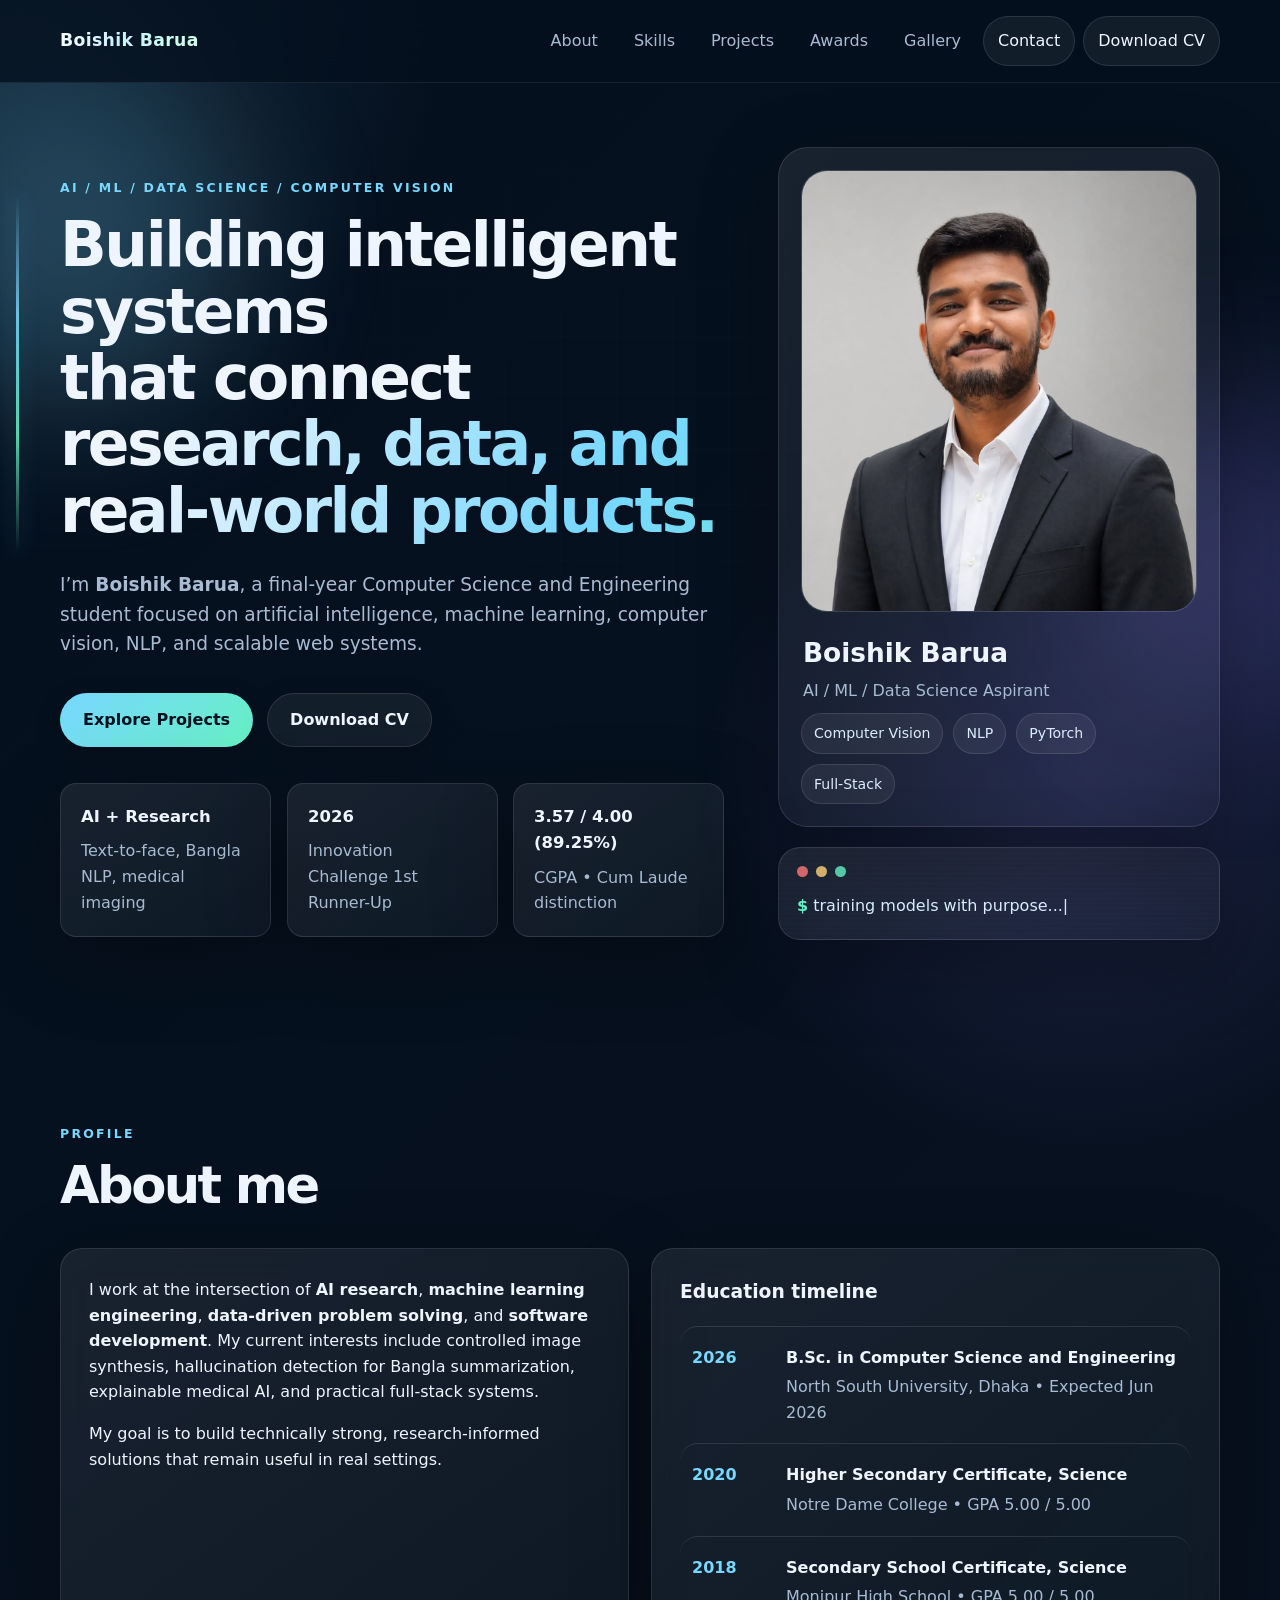
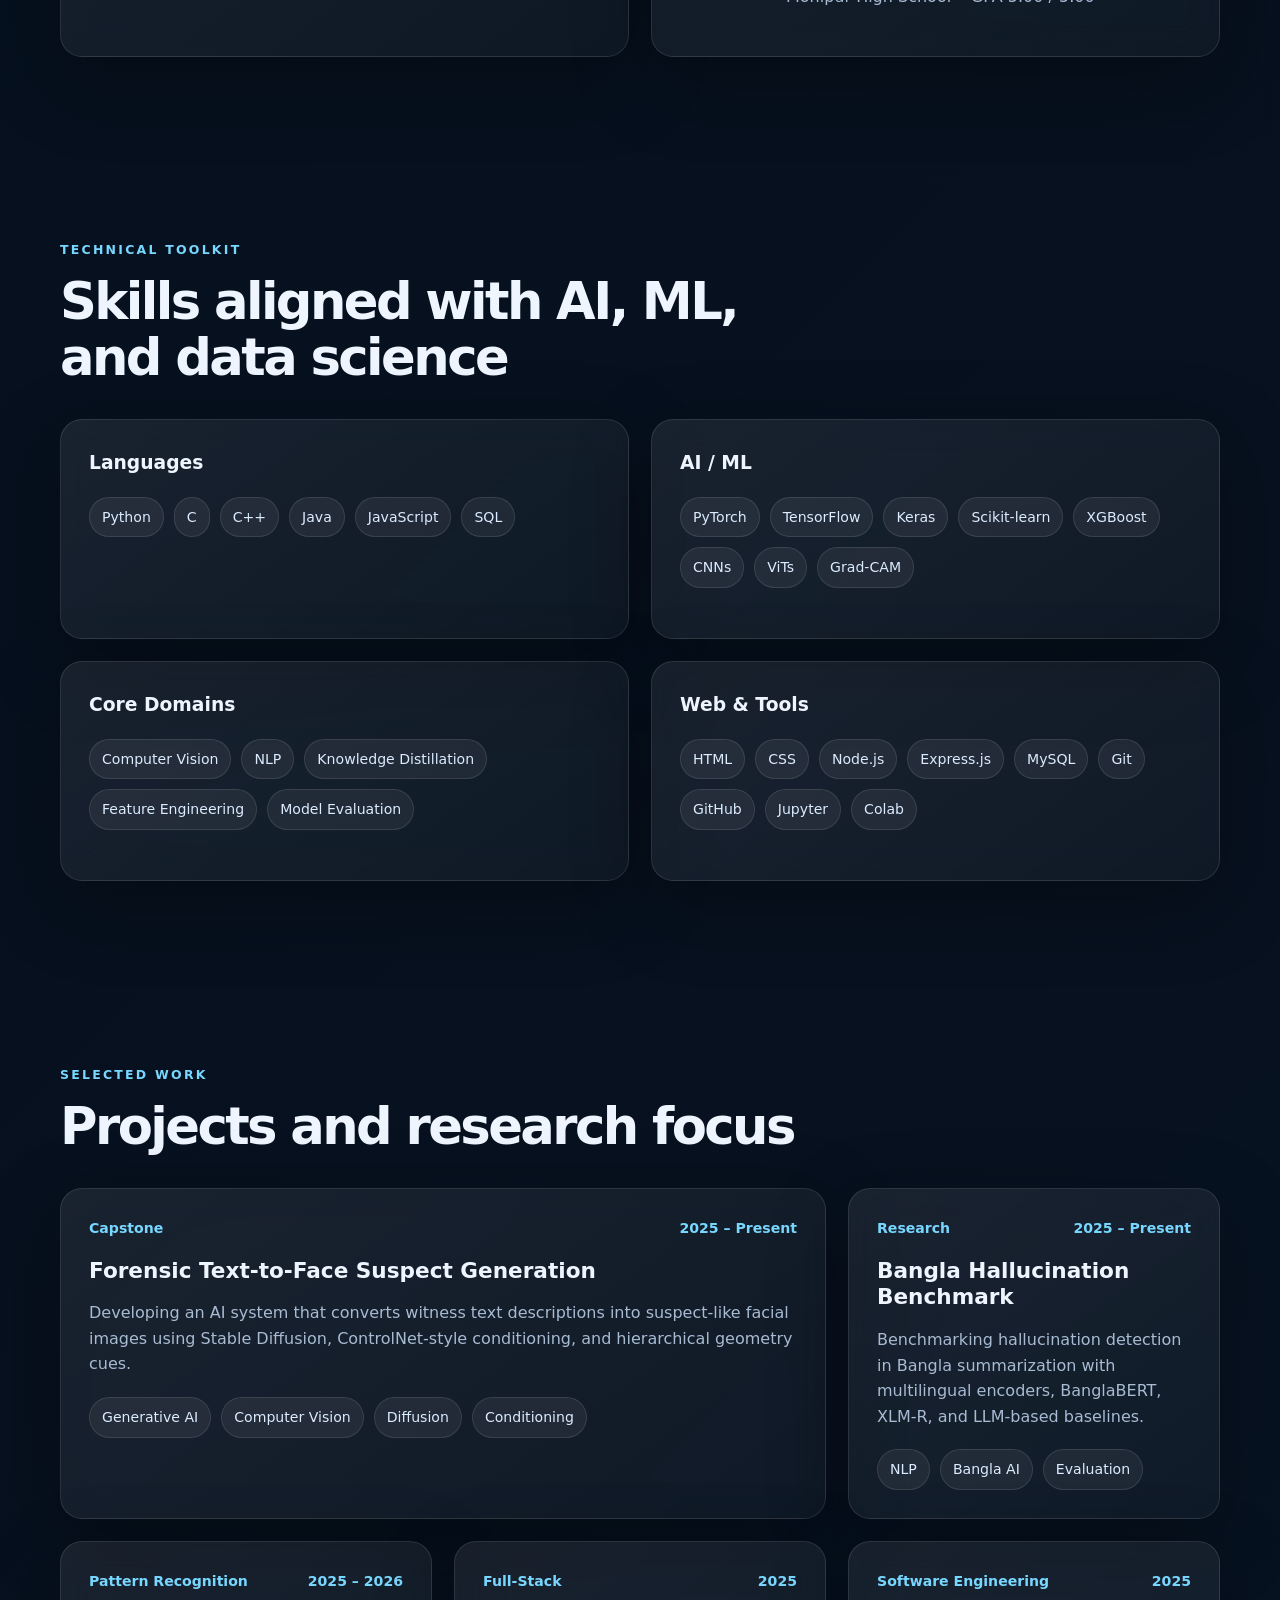
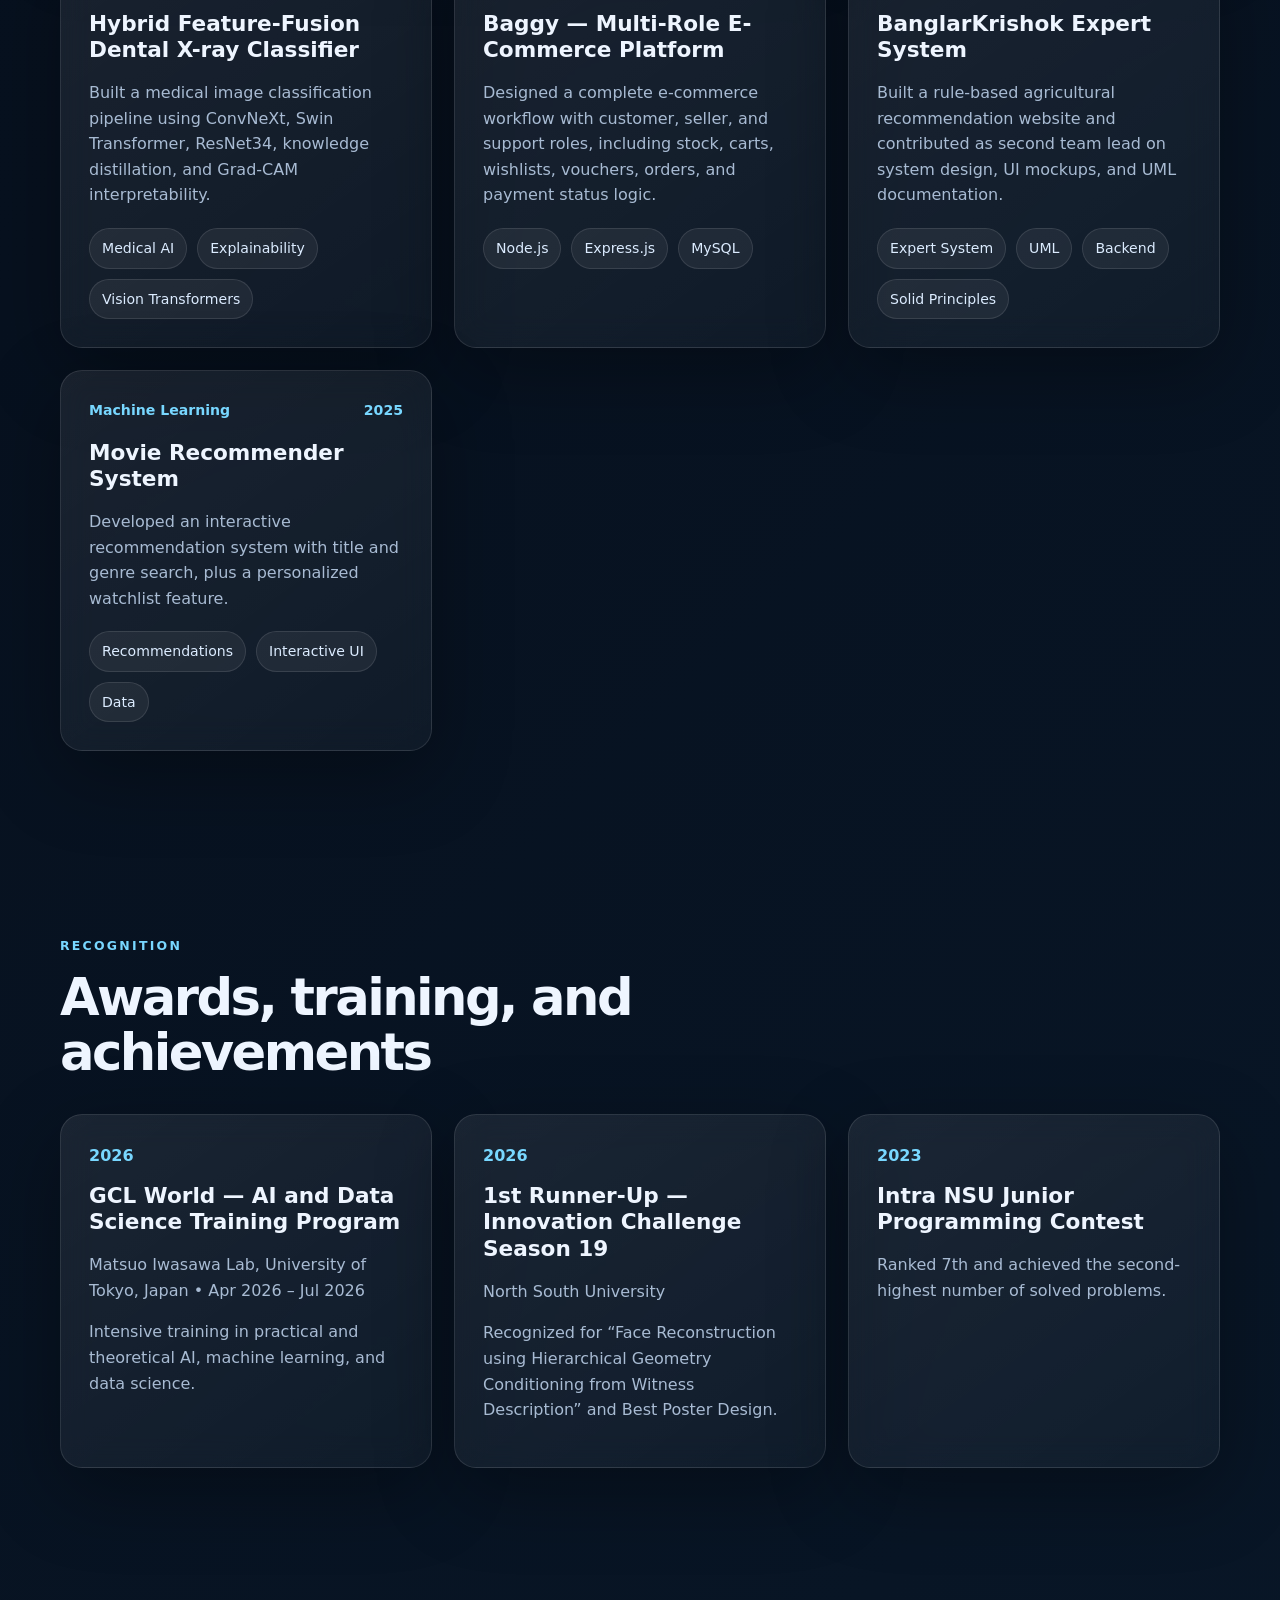
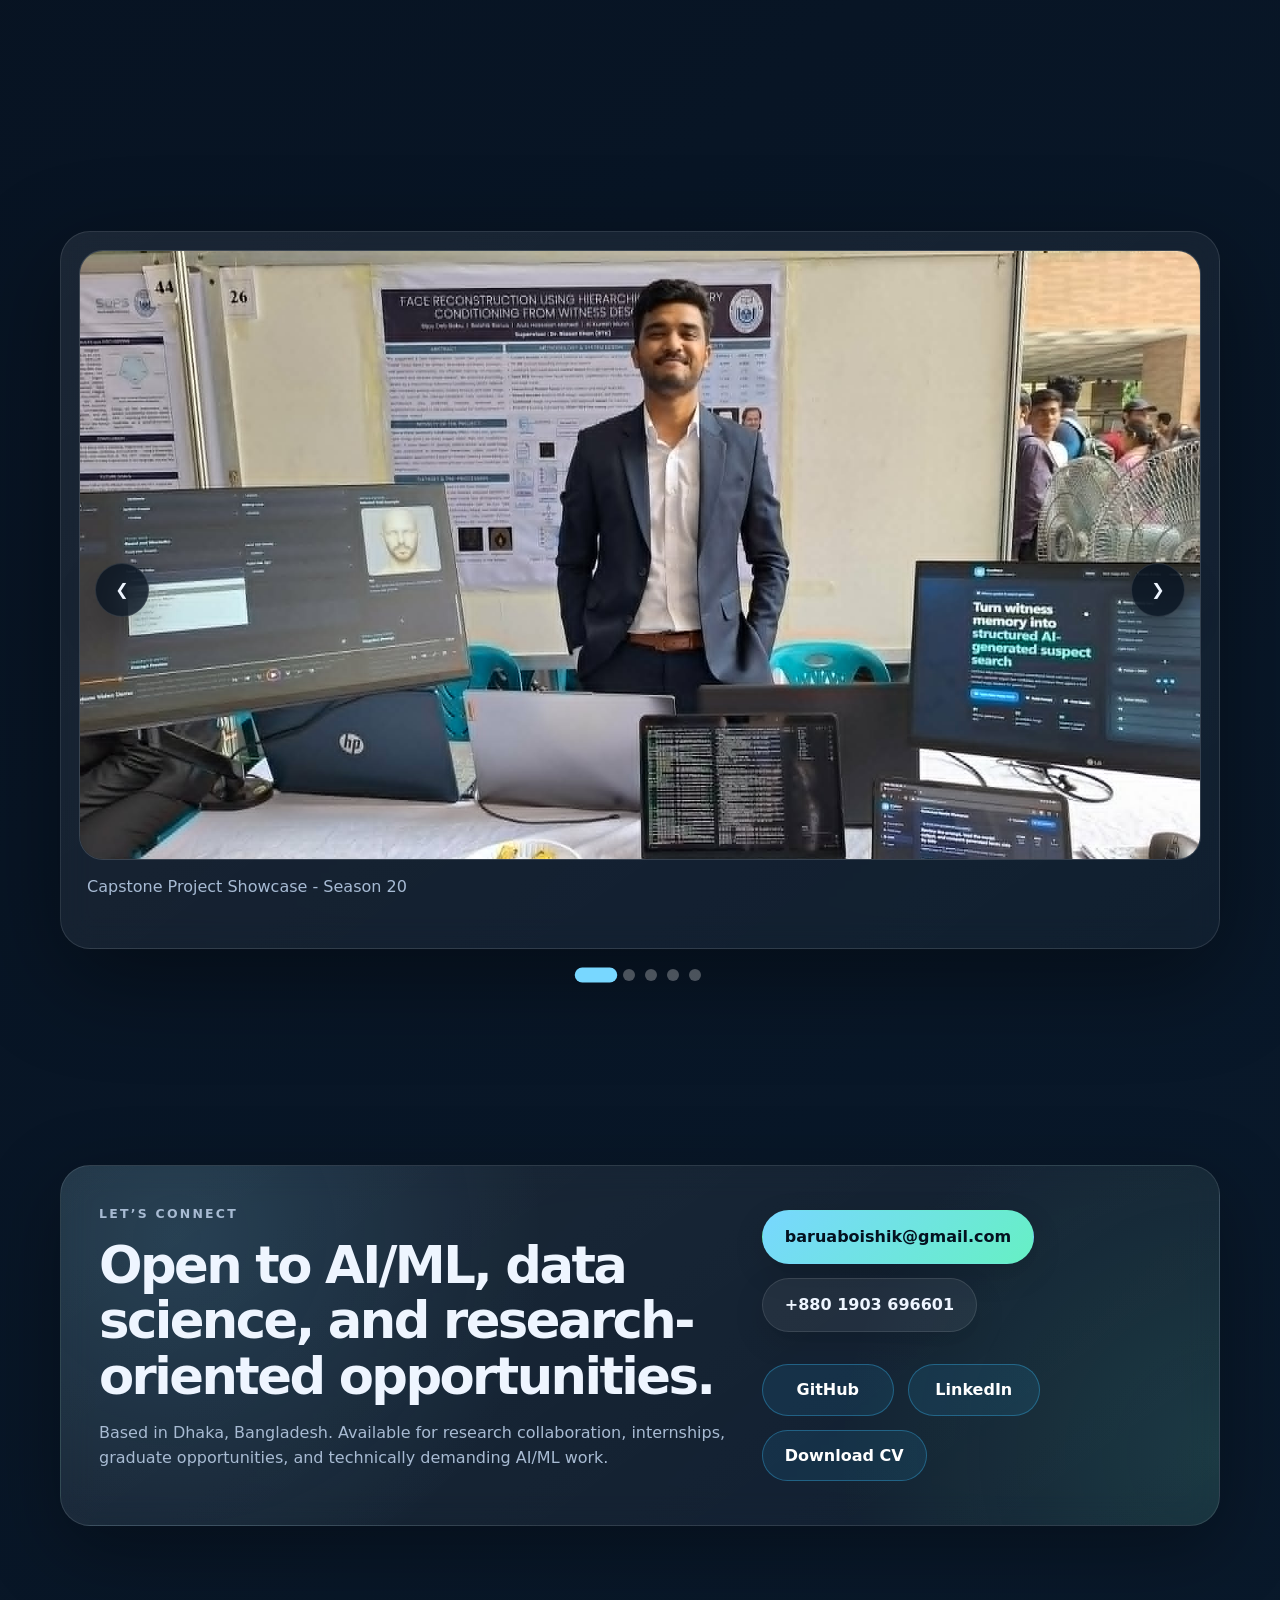
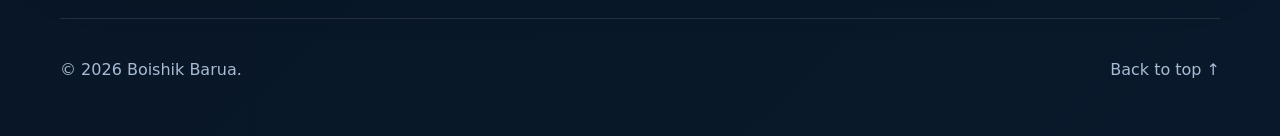
==== index.html @ e277b83c "Update portfolio design and project links" ====
<!DOCTYPE html>
<html lang="en">

<head>
  <meta charset="UTF-8" />
  <meta name="viewport" content="width=device-width, initial-scale=1.0" />
  <meta name="description" content="Boishik Barua — AI, Machine Learning, Data Science and Full-Stack Portfolio." />
  <meta name="author" content="Boishik Barua" />
  <title>Boishik Barua | AI • ML • Data Science Portfolio</title>
  <link rel="stylesheet" href="styles.css" />
</head>

<body>
  <div class="page-glow glow-one"></div>
  <div class="page-glow glow-two"></div>

  <header class="site-header" id="top">
    <nav class="navbar container" aria-label="Primary navigation">
      <a class="brand" href="#top" aria-label="Boishik Barua home">
        <!-- <span class="brand-mark">BB</span> -->
        <span class="brand-text">
          <h3>Boishik Barua</h3>
        </span>
      </a>

      <button class="menu-toggle" id="menuToggle" type="button" aria-expanded="false" aria-controls="navLinks">
        <span></span><span></span><span></span>
        <span class="sr-only">Toggle menu</span>
      </button>

      <div class="nav-links" id="navLinks">
        <a href="#about">About</a>
        <a href="#skills">Skills</a>
        <a href="#projects">Projects</a>
        <a href="#awards">Awards</a>
        <a href="#gallery">Gallery</a>
        <a href="#contact" class="nav-cta">Contact</a>
        <a href="assets/docs/Boishik_Barua_CV.pdf" download class="nav-cta">Download CV</a>
      </div>
    </nav>
  </header>

  <main>
    <section class="hero section container" id="home">
      <div class="hero-copy reveal">
        <p class="eyebrow">AI / ML / Data Science / Computer Vision</p>
        <h1>
          Building intelligent systems that connect
          <span class="gradient-text">research, data, and real-world products.</span>
        </h1>
        <p class="hero-intro">
          I’m <strong>Boishik Barua</strong>, a final-year Computer Science and Engineering student focused on
          artificial intelligence, machine learning, computer vision, NLP, and scalable web systems.
        </p>

        <div class="hero-actions">
          <a class="btn btn-primary" href="#projects">Explore Projects</a>
          <a class="btn btn-secondary" href="assets/docs/Boishik_Barua_CV.pdf" download>Download CV</a>
        </div>

        <div class="hero-metrics" aria-label="Portfolio highlights">
          <article>
            <strong>AI + Research</strong>
            <span>Text-to-face, Bangla NLP, medical imaging</span>
          </article>
          <article>
            <strong>2026</strong>
            <span>Innovation Challenge 1st Runner-Up</span>
          </article>
          <article>
            <strong>3.57 / 4.00 (89.25%)</strong>
            <span>CGPA • Cum Laude distinction</span>
          </article>
        </div>
      </div>

      <div class="hero-panel reveal">
        <div class="profile-card">
          <div class="profile-frame">
            <img src="assets/images/profile-placeholder.jpeg" alt="Profile placeholder for Boishik Barua" />
          </div>
          <div class="profile-info">
            <h2>Boishik Barua</h2>
            <p>AI / ML / Data Science Aspirant</p>
          </div>
          <div class="focus-grid">
            <span>Computer Vision</span>
            <span>NLP</span>
            <span>PyTorch</span>
            <span>Full-Stack</span>
          </div>
        </div>

        <div class="terminal-card" aria-label="Animated career statement">
          <div class="terminal-top"><span></span><span></span><span></span></div>
          <p><span class="terminal-prompt">$</span> <span id="typingText"></span><span class="cursor">|</span></p>
        </div>
      </div>
    </section>

    <section class="section container" id="about">
      <div class="section-heading reveal">
        <p class="eyebrow">Profile</p>
        <h2>About me</h2>
      </div>

      <div class="about-grid">
        <article class="glass-card reveal">
          <p>
            I work at the intersection of <strong>AI research</strong>, <strong>machine learning engineering</strong>,
            <strong>data-driven problem solving</strong>, and <strong>software development</strong>. My current
            interests include
            controlled image synthesis, hallucination detection for Bangla summarization, explainable medical AI,
            and practical full-stack systems.
          </p>
          <p>
            My goal is to build technically strong, research-informed solutions that remain useful in real settings.
          </p>
        </article>

        <article class="glass-card timeline-card reveal">
          <h3>Education timeline</h3>
          <div class="timeline-item">
            <span>2026</span>
            <div>
              <h4>B.Sc. in Computer Science and Engineering</h4>
              <p>North South University, Dhaka • Expected Jun 2026</p>
            </div>
          </div>
          <div class="timeline-item">
            <span>2020</span>
            <div>
              <h4>Higher Secondary Certificate, Science</h4>
              <p>Notre Dame College • GPA 5.00 / 5.00</p>
            </div>
          </div>
          <div class="timeline-item">
            <span>2018</span>
            <div>
              <h4>Secondary School Certificate, Science</h4>
              <p>Monipur High School • GPA 5.00 / 5.00</p>
            </div>
          </div>
        </article>
      </div>
    </section>

    <section class="section container" id="skills">
      <div class="section-heading reveal">
        <p class="eyebrow">Technical toolkit</p>
        <h2>Skills aligned with AI, ML, and data science</h2>
      </div>

      <div class="skill-grid">
        <article class="skill-card reveal">
          <h3>Languages</h3>
          <div class="tag-wrap">
            <span>Python</span><span>C</span><span>C++</span><span>Java</span><span>JavaScript</span><span>SQL</span>
          </div>
        </article>
        <article class="skill-card reveal">
          <h3>AI / ML</h3>
          <div class="tag-wrap">
            <span>PyTorch</span><span>TensorFlow</span><span>Keras</span><span>Scikit-learn</span><span>XGBoost</span><span>CNNs</span><span>ViTs</span><span>Grad-CAM</span>
          </div>
        </article>
        <article class="skill-card reveal">
          <h3>Core Domains</h3>
          <div class="tag-wrap">
            <span>Computer Vision</span><span>NLP</span><span>Knowledge Distillation</span><span>Feature
              Engineering</span><span>Model Evaluation</span>
          </div>
        </article>
        <article class="skill-card reveal">
          <h3>Web & Tools</h3>
          <div class="tag-wrap">
            <span>HTML</span><span>CSS</span><span>Node.js</span><span>Express.js</span><span>MySQL</span><span>Git</span><span>GitHub</span><span>Jupyter</span><span>Colab</span>
          </div>
        </article>
      </div>
    </section>

    <section class="section container" id="projects">
      <div class="section-heading reveal">
        <p class="eyebrow">Selected work</p>
        <h2>Projects and research focus</h2>
      </div>

      <div class="project-grid">
        <article class="project-card reveal featured-project"
          onclick="window.open('https://drive.google.com/file/d/1oCdQU2LHbn4xRLZFp7HQP_gZZ0cfHAVo/view?usp=drive_link', '_blank')"
          style="cursor: pointer;">
          <div class="project-meta"><span>Capstone</span><span>2025 – Present</span></div>
          <h3>Forensic Text-to-Face Suspect Generation</h3>
          <p>
            Developing an AI system that converts witness text descriptions into suspect-like facial images using
            Stable Diffusion, ControlNet-style conditioning, and hierarchical geometry cues.
          </p>
          <div class="tag-wrap"><span>Generative AI</span><span>Computer
              Vision</span><span>Diffusion</span><span>Conditioning</span></div>
        </article>

        <article class="project-card reveal" onclick="window.open('PASTE-HALLUCINATION-LINK-HERE', '_blank')"
          style="cursor: pointer;">
          <div class="project-meta"><span>Research</span><span>2025 – Present</span></div>
          <h3>Bangla Hallucination Benchmark</h3>
          <p>
            Benchmarking hallucination detection in Bangla summarization with multilingual encoders,
            BanglaBERT, XLM-R, and LLM-based baselines.
          </p>
          <div class="tag-wrap"><span>NLP</span><span>Bangla AI</span><span>Evaluation</span></div>
        </article>

        <article class="project-card reveal" onclick="window.open('PASTE-DENTAL-XRAY-LINK-HERE', '_blank')"
          style="cursor: pointer;">
          <div class="project-meta"><span>Pattern Recognition</span><span>2025 – 2026</span></div>
          <h3>Hybrid Feature-Fusion Dental X-ray Classifier</h3>
          <p>
            Built a medical image classification pipeline using ConvNeXt, Swin Transformer, ResNet34,
            knowledge distillation, and Grad-CAM interpretability.
          </p>
          <div class="tag-wrap"><span>Medical AI</span><span>Explainability</span><span>Vision Transformers</span></div>
        </article>

        <article class="project-card reveal" onclick="window.open('PASTE-BAGGY-LINK-HERE', '_blank')"
          style="cursor: pointer;">
          <div class="project-meta"><span>Full-Stack</span><span>2025</span></div>
          <h3>Baggy — Multi-Role E-Commerce Platform</h3>
          <p>
            Designed a complete e-commerce workflow with customer, seller, and support roles, including stock,
            carts, wishlists, vouchers, orders, and payment status logic.
          </p>
          <div class="tag-wrap"><span>Node.js</span><span>Express.js</span><span>MySQL</span></div>
        </article>

        <article class="project-card reveal"
          onclick="window.open('https://drive.google.com/file/d/10CcM0jQiQCLXurxE34aKCkslizbjFD1e/view?usp=drive_link', '_blank')"
          style="cursor: pointer;">
          <div class="project-meta"><span>Software Engineering</span><span>2025</span></div>
          <h3>BanglarKrishok Expert System</h3>
          <p>
            Built a rule-based agricultural recommendation website and contributed as second team lead on system
            design, UI mockups, and UML documentation.
          </p>
          <div class="tag-wrap"><span>Expert System</span><span>UML</span><span>Backend</span><span>Solid
              Principles</span>
          </div>
        </article>

        <article class="project-card reveal"
          onclick="window.open('https://movie-recommender-system-boishik.streamlit.app/', '_blank')"
          style="cursor: pointer;">
          <div class="project-meta"><span>Machine Learning</span><span>2025</span></div>
          <h3>Movie Recommender System</h3>
          <p>
            Developed an interactive recommendation system with title and genre search, plus a personalized watchlist
            feature.
          </p>
          <div class="tag-wrap"><span>Recommendations</span><span>Interactive UI</span><span>Data</span></div>
        </article>
      </div>
    </section>


    <section class="section container" id="awards">
      <div class="section-heading reveal">
        <p class="eyebrow">Recognition</p>
        <h2>Awards, training, and achievements</h2>
      </div>

      <div class="award-grid">
        <article class="award-card reveal">
          <span class="award-year">2026</span>
          <h3>GCL World — AI and Data Science Training Program</h3>
          <p>Matsuo Iwasawa Lab, University of Tokyo, Japan • Apr 2026 – Jul 2026</p>
          <p>Intensive training in practical and theoretical AI, machine learning, and data science.</p>
        </article>
        <article class="award-card reveal">
          <span class="award-year">2026</span>
          <h3>1st Runner-Up — Innovation Challenge Season 19</h3>
          <p>North South University</p>
          <p>Recognized for “Face Reconstruction using Hierarchical Geometry Conditioning from Witness Description” and
            Best Poster Design.</p>
        </article>
        <article class="award-card reveal">
          <span class="award-year">2023</span>
          <h3>Intra NSU Junior Programming Contest</h3>
          <p>Ranked 7th and achieved the second-highest number of solved problems.</p>
        </article>
      </div>
    </section>

    <section class="section container" id="gallery">
      <div class="section-heading reveal">
        <p class="eyebrow">Achievement gallery</p>
        <h2>University awards and milestones</h2>
      </div>

      <div class="gallery-shell reveal" aria-label="Achievement photo slideshow">
        <button class="gallery-btn prev" id="prevSlide" type="button" aria-label="Previous slide">&#10094;</button>
        <div class="gallery-track" id="galleryTrack">
          <figure class="gallery-slide active">
            <img src="assets/images/award_01.jpeg" alt="Placeholder for award ceremony achievement photo" />
            <figcaption>Capstone Project Showcase - Season 20</figcaption>
          </figure>
          <figure class="gallery-slide">
            <img src="assets/images/award_02.jpeg" alt="Placeholder for poster presentation achievement photo" />
            <figcaption>Innovation Challange Judgement - Season 19</figcaption>
          </figure>
          <figure class="gallery-slide">
            <img src="assets/images/award_022.jpeg" alt="Placeholder for team achievement photo" />
            <figcaption>Wining Moment IC Season 19</figcaption>
          </figure>
          <figure class="gallery-slide">
            <img src="assets/images/award_03.jpeg" alt="Placeholder for team achievement photo" />
            <figcaption>Team FaceTrace : Face Reconstruction</figcaption>
          </figure>
          <figure class="gallery-slide">
            <img src="assets/images/award_04.jpeg" alt="Placeholder for team achievement photo" />
            <figcaption>Award Ceremony with the Vice-chancellor of NSU</figcaption>

          </figure>
        </div>
        <button class="gallery-btn next" id="nextSlide" type="button" aria-label="Next slide">&#10095;</button>
      </div>
      <div class="gallery-dots reveal" id="galleryDots" aria-label="Slide navigation"></div>
    </section>

    <section class="section container" id="contact">
      <div class="contact-card reveal">
        <div>
          <p class="eyebrow">Let’s connect</p>
          <h2>Open to AI/ML, data science, and research-oriented opportunities.</h2>
          <p>
            Based in Dhaka, Bangladesh. Available for research collaboration, internships, graduate opportunities,
            and technically demanding AI/ML work.
          </p>
        </div>
        <div class="contact-actions">
          <a class="btn btn-primary" href="mailto:baruaboishik@gmail.com">baruaboishik@gmail.com</a>
          <a class="btn btn-secondary" href="tel:+8801903696601">+880 1903 696601</a>
          <div class="contact-links">
            <a href="https://github.com/boishik" target="_blank" class="contact-pill">GitHub</a>
            <a href="https://www.linkedin.com/in/boishik-barua/" target="_blank" class="contact-pill">LinkedIn</a>
            <a href="assets/docs/Boishik_Barua_CV.pdf" download class="contact-pill">Download CV</a>
          </div>
        </div>
      </div>
    </section>
  </main>

  <footer class="site-footer">
    <div class="container footer-inner">
      <p>© <span id="currentYear"></span> Boishik Barua.</p>
      <a href="#top">Back to top ↑</a>
    </div>
  </footer>

  <script src="script.js"></script>
</body>

</html>
---- styles.css ----
:root {
  --bg: #07111f;
  --bg-soft: #0d1b2f;
  --panel: rgba(14, 27, 48, 0.82);
  --panel-strong: rgba(17, 34, 58, 0.96);
  --text: #eef5ff;
  --muted: #a8bbd3;
  --line: rgba(255, 255, 255, 0.11);
  --accent: #78d7ff;
  --accent-2: #8a7dff;
  --accent-3: #66f0c4;
  --shadow: 0 24px 80px rgba(0, 0, 0, 0.32);
  --radius-lg: 30px;
  --radius-md: 22px;
  --radius-sm: 16px;
}

* {
  box-sizing: border-box;
}

html {
  scroll-behavior: smooth;
}

body {
  margin: 0;
  min-height: 100vh;
  font-family: Inter, ui-sans-serif, system-ui, -apple-system, BlinkMacSystemFont, "Segoe UI", sans-serif;
  color: var(--text);
  background:
    radial-gradient(circle at top left, rgba(120, 215, 255, 0.14), transparent 28rem),
    radial-gradient(circle at 85% 12%, rgba(138, 125, 255, 0.18), transparent 24rem),
    linear-gradient(135deg, #05101e 0%, #07111f 45%, #09192b 100%);
  line-height: 1.6;
  overflow-x: hidden;
}

img {
  max-width: 100%;
  display: block;
}

a {
  color: inherit;
  text-decoration: none;
}

button,
a,
input,
textarea {
  font: inherit;
}

.container {
  width: min(1160px, calc(100% - 40px));
  margin: 0 auto;
}

.section {
  padding: 92px 0;
  position: relative;
}

.sr-only {
  position: absolute;
  width: 1px;
  height: 1px;
  padding: 0;
  margin: -1px;
  overflow: hidden;
  clip: rect(0, 0, 0, 0);
  white-space: nowrap;
  border: 0;
}

.page-glow {
  position: fixed;
  width: 340px;
  height: 340px;
  border-radius: 50%;
  filter: blur(80px);
  opacity: 0.22;
  pointer-events: none;
  z-index: -1;
  animation: drift 14s ease-in-out infinite alternate;
}

.glow-one {
  top: 8%;
  left: -100px;
  background: var(--accent);
}

.glow-two {
  right: -120px;
  top: 42%;
  background: var(--accent-2);
  animation-delay: -5s;
}

.site-header {
  position: sticky;
  top: 0;
  z-index: 50;
  backdrop-filter: blur(18px);
  background: rgba(5, 16, 30, 0.78);
  border-bottom: 1px solid rgba(255, 255, 255, 0.08);
}

.navbar {
  min-height: 82px;
  display: flex;
  align-items: center;
  justify-content: space-between;
  gap: 24px;
}

.nav-cta:hover {
  box-shadow:
    0 0 10px rgba(56, 189, 248, 0.65),
    0 0 22px rgba(56, 189, 248, 0.45),
    0 0 38px rgba(56, 189, 248, 0.25);
  transform: translateY(-2px);
}

.nav-links a {
  position: relative;
  padding: 10px 16px;
  border-radius: 999px;
  transition:
    color 0.3s ease,
    background 0.3s ease,
    box-shadow 0.3s ease,
    transform 0.3s ease;
}

.nav-links a:hover {
  color: #ffffff;
  background: rgba(56, 189, 248, 0.12);
  box-shadow:
    0 0 10px rgba(56, 189, 248, 0.55),
    0 0 24px rgba(56, 189, 248, 0.35),
    inset 0 0 12px rgba(56, 189, 248, 0.18);
  transform: translateY(-2px);
}

.nav-links a {
  position: relative;
}

.nav-links a.active {
  color: #ffffff;
}

.nav-links a.active::after {
  content: "";
  position: absolute;
  left: 16px;
  right: 16px;
  bottom: 4px;
  height: 2px;
  border-radius: 999px;
  background: #38bdf8;
  box-shadow:
    0 0 8px rgba(56, 189, 248, 0.95),
    0 0 18px rgba(56, 189, 248, 0.7);
  animation: activeGlow 1.8s ease-in-out infinite;
}

@keyframes activeGlow {

  0%,
  100% {
    opacity: 0.75;
    box-shadow:
      0 0 8px rgba(56, 189, 248, 0.8),
      0 0 16px rgba(56, 189, 248, 0.55);
  }

  50% {
    opacity: 1;
    box-shadow:
      0 0 12px rgba(56, 189, 248, 1),
      0 0 24px rgba(56, 189, 248, 0.85);
  }
}

.brand,
.nav-links,
.hero-actions,
.mini-links,
.footer-inner {
  display: flex;
  align-items: center;
}

.brand {
  gap: 14px;
  font-weight: 700;
  letter-spacing: 0.01em;
}

.brand-mark {
  width: 46px;
  height: 46px;
  display: grid;
  place-items: center;
  border-radius: 16px;
  background: linear-gradient(135deg, rgba(120, 215, 255, 0.22), rgba(138, 125, 255, 0.36));
  border: 1px solid var(--line);
  box-shadow: inset 0 1px 0 rgba(255, 255, 255, 0.14);
}

.brand-text {
  font-size: 1rem;
}

.nav-links {
  gap: 8px;
}

.nav-links a,
.mini-links a,
.footer-inner a {
  color: var(--muted);
  transition: 180ms ease;
}

.nav-links a {
  padding: 11px 14px;
  border-radius: 999px;
}

.nav-links a:hover,
.nav-links a:focus-visible,
.mini-links a:hover,
.footer-inner a:hover {
  color: var(--text);
}

.nav-links .nav-cta {
  color: var(--text);
  border: 1px solid var(--line);
  background: rgba(255, 255, 255, 0.06);
}

.menu-toggle {
  display: none;
  width: 48px;
  height: 48px;
  border: 1px solid var(--line);
  background: rgba(255, 255, 255, 0.06);
  border-radius: 15px;
  padding: 12px;
  cursor: pointer;
}

.menu-toggle span:not(.sr-only) {
  display: block;
  height: 2px;
  margin: 5px 0;
  background: var(--text);
  border-radius: 999px;
}

.hero {
  min-height: calc(100vh - 82px);
  display: grid;
  grid-template-columns: minmax(0, 1.08fr) minmax(340px, 0.72fr);
  align-items: center;
  gap: 54px;
}

.eyebrow {
  margin: 0 0 14px;
  color: var(--accent);
  text-transform: uppercase;
  letter-spacing: 0.18em;
  font-size: 0.78rem;
  font-weight: 800;
}

.hero h1,
.section-heading h2,
.contact-card h2 {
  margin: 0;
  line-height: 1.08;
}

/* .hero h1 {
  font-size: clamp(2.8rem, 6.2vw, 6rem);
  letter-spacing: -0.06em;
  max-width: 920px;
} */
.hero h1 {
  font-size: clamp(2.5rem, 4.8vw, 4rem);
  line-height: 1.08;
  letter-spacing: -0.04em;
  max-width: 700px;
}

.hero-panel {
  display: grid;
  gap: 20px;
  margin-top: -28px;
}

@media (max-width: 1080px) {
  .hero-panel {
    margin-top: 0;
  }
}

.gradient-text {
  display: block;
  background: linear-gradient(120deg, #eef5ff 8%, var(--accent) 44%, var(--accent-3) 88%);
  -webkit-background-clip: text;
  color: transparent;
}

.hero-intro {
  max-width: 760px;
  margin: 26px 0 34px;
  color: var(--muted);
  font-size: clamp(1rem, 2vw, 1.16rem);
}

.hero-actions {
  flex-wrap: wrap;
  gap: 14px;
  margin-bottom: 36px;
}

.btn {
  min-height: 54px;
  display: inline-flex;
  align-items: center;
  justify-content: center;
  padding: 0 22px;
  border-radius: 999px;
  border: 1px solid var(--line);
  font-weight: 800;
  transition: transform 180ms ease, border-color 180ms ease, background 180ms ease;
}

.btn:hover,
.btn:focus-visible {
  transform: translateY(-2px);
}

.btn-primary {
  color: #04111f;
  background: linear-gradient(135deg, var(--accent), var(--accent-3));
  border-color: transparent;
}

.btn-secondary {
  background: rgba(255, 255, 255, 0.06);
}

.hero-metrics {
  display: grid;
  grid-template-columns: repeat(3, 1fr);
  gap: 16px;
}

.hero-metrics article,
.glass-card,
.skill-card,
.project-card,
.award-card,
.profile-card,
.terminal-card,
.gallery-shell,
.contact-card {
  border: 1px solid var(--line);
  background: linear-gradient(145deg, rgba(255, 255, 255, 0.08), rgba(255, 255, 255, 0.035));
  box-shadow: var(--shadow);
  backdrop-filter: blur(16px);
}

.hero-metrics article {
  min-height: 122px;
  border-radius: var(--radius-sm);
  padding: 20px;
}

.hero-metrics strong,
.hero-metrics span {
  display: block;
}

.hero-metrics strong {
  font-size: 1.03rem;
  margin-bottom: 8px;
}

.hero-metrics span,
.project-card p,
.award-card p,
.timeline-item p,
.contact-card p,
.gallery-slide figcaption {
  color: var(--muted);
}

.hero-panel {
  display: grid;
  gap: 20px;
}

.profile-card {
  padding: 22px;
  border-radius: var(--radius-lg);
  overflow: hidden;
}

.profile-frame {
  border-radius: 26px;
  overflow: hidden;
  border: 1px solid var(--line);
  background: rgba(255, 255, 255, 0.05);
}

.profile-info {
  padding: 20px 2px 10px;
}

.profile-info h2 {
  margin: 0 0 4px;
  font-size: 1.65rem;
}

.profile-info p {
  margin: 0;
  color: var(--muted);
}

.focus-grid,
.tag-wrap {
  display: flex;
  flex-wrap: wrap;
  gap: 10px;
}

.focus-grid span,
.tag-wrap span {
  padding: 8px 12px;
  border: 1px solid var(--line);
  border-radius: 999px;
  background: rgba(255, 255, 255, 0.06);
  color: #dcecff;
  font-size: 0.88rem;
}

.terminal-card {
  border-radius: var(--radius-md);
  padding: 18px;
}

.terminal-top {
  display: flex;
  gap: 8px;
  margin-bottom: 16px;
}

.terminal-top span {
  width: 11px;
  height: 11px;
  border-radius: 50%;
  background: rgba(255, 255, 255, 0.34);
}

.terminal-card p {
  margin: 0;
  color: #d9ebff;
  min-height: 28px;
}

.terminal-prompt {
  color: var(--accent-3);
  font-weight: 900;
}

.cursor {
  animation: blink 0.8s infinite;
}

.section-heading {
  max-width: 780px;
  margin-bottom: 34px;
}

.section-heading h2,
.contact-card h2 {
  font-size: clamp(2rem, 4vw, 3.7rem);
  letter-spacing: -0.05em;
}

.about-grid,
.award-grid {
  display: grid;
  grid-template-columns: 1fr 1fr;
  gap: 22px;
}

.glass-card,
.skill-card,
.project-card,
.award-card {
  border-radius: var(--radius-md);
  padding: 28px;
}

.glass-card p:first-child {
  margin-top: 0;
}

.glass-card p:last-child {
  margin-bottom: 0;
}

.timeline-card h3,
.skill-card h3,
.project-card h3,
.award-card h3 {
  margin-top: 0;
}

.timeline-item {
  display: grid;
  grid-template-columns: 76px minmax(0, 1fr);
  gap: 18px;
  padding: 18px 0;
  border-top: 1px solid var(--line);
}

.timeline-item span,
.award-year {
  color: var(--accent);
  font-weight: 900;
}

.timeline-item h4 {
  margin: 0 0 4px;
  font-size: 1rem;
}

.timeline-item p {
  margin: 0;
}

.skill-grid {
  display: grid;
  grid-template-columns: repeat(2, 1fr);
  gap: 22px;
}

.skill-card {
  min-height: 220px;
}

.project-grid {
  display: grid;
  grid-template-columns: repeat(3, 1fr);
  gap: 22px;
}

.featured-project {
  grid-column: span 2;
}

.project-card {
  position: relative;
  min-height: 312px;
}

.project-meta {
  display: flex;
  justify-content: space-between;
  gap: 12px;
  flex-wrap: wrap;
  color: var(--accent);
  font-weight: 800;
  font-size: 0.88rem;
  margin-bottom: 18px;
}

.project-card h3,
.award-card h3 {
  font-size: 1.35rem;
  line-height: 1.24;
  margin-bottom: 12px;
}

.project-card p {
  margin-bottom: 20px;
}

.award-grid {
  grid-template-columns: repeat(3, 1fr);
}

.award-card {
  min-height: 300px;
}

.award-year {
  display: inline-flex;
  margin-bottom: 14px;
}

.gallery-shell {
  position: relative;
  border-radius: var(--radius-lg);
  padding: 18px;
  overflow: hidden;
}

.gallery-track {
  position: relative;
  min-height: 680px;
}

.gallery-slide {
  position: absolute;
  inset: 0;
  opacity: 0;
  transform: translateX(44px) scale(0.985);
  transition: opacity 460ms ease, transform 460ms ease;
  display: grid;
  align-content: start;
  gap: 14px;
  margin: 0;
  pointer-events: none;
}

.gallery-slide.active {
  opacity: 1;
  transform: translateX(0) scale(1);
  pointer-events: auto;
}

.gallery-slide img {
  width: 100%;
  height: 610px;
  object-fit: cover;
  border-radius: 24px;
  border: 1px solid var(--line);
  background: rgba(255, 255, 255, 0.05);
}

.gallery-slide figcaption {
  padding: 0 8px 6px;
}

.gallery-btn {
  position: absolute;
  top: 50%;
  transform: translateY(-50%);
  z-index: 2;
  width: 54px;
  height: 54px;
  border-radius: 50%;
  border: 1px solid var(--line);
  background: rgba(5, 16, 30, 0.78);
  color: var(--text);
  cursor: pointer;
  transition: transform 180ms ease, background 180ms ease;
}

.gallery-btn:hover {
  background: rgba(255, 255, 255, 0.12);
  transform: translateY(-50%) scale(1.05);
}

.gallery-btn.prev {
  left: 34px;
}

.gallery-btn.next {
  right: 34px;
}

.gallery-dots {
  display: flex;
  justify-content: center;
  gap: 10px;
  margin-top: 20px;
}

.gallery-dot {
  width: 12px;
  height: 12px;
  border-radius: 50%;
  border: 0;
  background: rgba(255, 255, 255, 0.28);
  cursor: pointer;
  transition: transform 180ms ease, background 180ms ease;
}

.gallery-dot.active {
  background: var(--accent);
  transform: scale(1.25);
}

.contact-card {
  border-radius: var(--radius-lg);
  padding: 38px;
  display: grid;
  grid-template-columns: 1.2fr 0.8fr;
  gap: 34px;
  align-items: center;
}

.contact-card p {
  max-width: 760px;
}

.contact-actions {
  display: grid;
  gap: 14px;
}

.contact-links {
  display: flex;
  flex-wrap: wrap;
  gap: 14px;
  margin-top: 18px;
}

.contact-pill {
  display: inline-flex;
  align-items: center;
  justify-content: center;
  padding: 12px 22px;
  border-radius: 999px;
  border: 1px solid rgba(56, 189, 248, 0.35);
  background: rgba(56, 189, 248, 0.10);
  color: #ffffff;
  font-weight: 600;
  text-decoration: none;
  transition:
    transform 0.3s ease,
    background 0.3s ease,
    border-color 0.3s ease,
    box-shadow 0.3s ease;
}

.contact-pill:hover {
  transform: translateY(-2px);
  background: rgba(56, 189, 248, 0.16);
  border-color: rgba(56, 189, 248, 0.65);
  box-shadow:
    0 0 10px rgba(56, 189, 248, 0.55),
    0 0 24px rgba(56, 189, 248, 0.35),
    inset 0 0 12px rgba(56, 189, 248, 0.16);
}

.site-footer {
  padding: 0 0 38px;
}

.footer-inner {
  justify-content: space-between;
  gap: 20px;
  padding-top: 22px;
  border-top: 1px solid var(--line);
  color: var(--muted);
}

.reveal {
  opacity: 0;
  transform: translateY(24px);
  transition: opacity 700ms ease, transform 700ms ease;
}

.reveal.visible {
  opacity: 1;
  transform: translateY(0);
}

@keyframes blink {
  50% {
    opacity: 0;
  }
}

@keyframes drift {
  from {
    transform: translate3d(0, 0, 0) scale(1);
  }

  to {
    transform: translate3d(28px, -30px, 0) scale(1.1);
  }
}

@media (max-width: 1080px) {

  .hero,
  .contact-card {
    grid-template-columns: 1fr;
  }

  .hero {
    padding-top: 72px;
    min-height: auto;
  }

  .project-grid {
    grid-template-columns: repeat(2, 1fr);
  }

  .award-grid {
    grid-template-columns: 1fr;
  }
}

@media (max-width: 820px) {
  .container {
    width: min(100% - 28px, 1160px);
  }

  .section {
    padding: 74px 0;
  }

  .menu-toggle {
    display: block;
  }

  .nav-links {
    position: absolute;
    left: 14px;
    right: 14px;
    top: 92px;
    display: none;
    flex-direction: column;
    align-items: stretch;
    padding: 16px;
    border: 1px solid var(--line);
    border-radius: 24px;
    background: rgba(5, 16, 30, 0.96);
    box-shadow: var(--shadow);
  }

  .nav-links.open {
    display: flex;
  }

  .hero-metrics,
  .about-grid,
  .skill-grid,
  .project-grid {
    grid-template-columns: 1fr;
  }

  .featured-project {
    grid-column: auto;
  }

  .gallery-track {
    min-height: 540px;
  }

  .gallery-slide img {
    height: 470px;
  }

  .gallery-btn {
    width: 48px;
    height: 48px;
  }

  .gallery-btn.prev {
    left: 26px;
  }

  .gallery-btn.next {
    right: 26px;
  }
}

@media (max-width: 560px) {
  .brand-text {
    display: none;
  }

  .hero h1 {
    font-size: clamp(2.35rem, 11vw, 3.3rem);
  }

  .hero-actions,
  .footer-inner {
    align-items: stretch;
    flex-direction: column;
  }

  .btn {
    width: 100%;
  }

  .glass-card,
  .skill-card,
  .project-card,
  .award-card,
  .contact-card {
    padding: 22px;
  }

  .timeline-item {
    grid-template-columns: 1fr;
    gap: 8px;
  }

  .gallery-shell {
    padding: 12px;
  }

  .gallery-track {
    min-height: 470px;
  }

  .gallery-slide img {
    height: 400px;
    border-radius: 18px;
  }

  .gallery-btn {
    top: 43%;
    width: 44px;
    height: 44px;
  }

  .gallery-btn.prev {
    left: 18px;
  }

  .gallery-btn.next {
    right: 18px;
  }
}

@media (prefers-reduced-motion: reduce) {

  *,
  *::before,
  *::after {
    animation-duration: 0.01ms !important;
    animation-iteration-count: 1 !important;
    transition-duration: 0.01ms !important;
    scroll-behavior: auto !important;
  }

}

/* --- Professional interaction upgrade layer --- */
:root {
  --accent-soft: rgba(120, 215, 255, 0.18);
  --accent-strong: rgba(120, 215, 255, 0.48);
  --violet-soft: rgba(138, 125, 255, 0.22);
  --mint-soft: rgba(102, 240, 196, 0.18);
  --ring: rgba(255, 255, 255, 0.16);
}

body::before {
  content: "";
  position: fixed;
  inset: 0;
  pointer-events: none;
  z-index: -2;
  background:
    linear-gradient(rgba(255, 255, 255, 0.028) 1px, transparent 1px),
    linear-gradient(90deg, rgba(255, 255, 255, 0.028) 1px, transparent 1px);
  background-size: 56px 56px;
  mask-image: radial-gradient(circle at center, black 16%, transparent 78%);
  opacity: 0.44;
}

.scroll-progress {
  position: fixed;
  inset: 0 auto auto 0;
  width: 0;
  height: 4px;
  z-index: 120;
  background: linear-gradient(90deg, var(--accent), var(--accent-3), var(--accent-2));
  box-shadow: 0 0 16px rgba(120, 215, 255, 0.7);
  transition: width 90ms linear;
}

.cursor-aura {
  position: fixed;
  left: 0;
  top: 0;
  width: 260px;
  height: 260px;
  border-radius: 50%;
  pointer-events: none;
  z-index: -1;
  transform: translate3d(-50%, -50%, 0);
  background: radial-gradient(circle, rgba(120, 215, 255, 0.16), rgba(138, 125, 255, 0.08) 38%, transparent 72%);
  opacity: 0;
  transition: opacity 240ms ease;
}

body.pointer-active .cursor-aura {
  opacity: 1;
}

.site-header {
  transition: min-height 220ms ease, background 220ms ease, box-shadow 220ms ease, border-color 220ms ease;
}

.site-header.scrolled {
  background: rgba(5, 16, 30, 0.9);
  border-bottom-color: rgba(120, 215, 255, 0.18);
  box-shadow: 0 18px 48px rgba(0, 0, 0, 0.26);
}

.brand {
  position: relative;
}

.brand-text h3 {
  margin: 0;
  font-size: 1.08rem;
  font-weight: 800;
  letter-spacing: 0.02em;
  background: linear-gradient(120deg, #ffffff, #c9efff 42%, #ccffe9 78%);
  -webkit-background-clip: text;
  background-clip: text;
  color: transparent;
}

.brand::after {
  content: "";
  position: absolute;
  left: 0;
  right: 0;
  bottom: -10px;
  height: 1px;
  background: linear-gradient(90deg, transparent, rgba(120, 215, 255, 0.72), transparent);
  opacity: 0;
  transform: scaleX(0.6);
  transition: opacity 260ms ease, transform 260ms ease;
}

.brand:hover::after {
  opacity: 1;
  transform: scaleX(1);
}

.nav-links .nav-cta {
  overflow: hidden;
}

.hero {
  position: relative;
}

.hero-copy {
  position: relative;
}

.hero-copy::before {
  content: "";
  position: absolute;
  left: -44px;
  top: 16px;
  width: 3px;
  height: min(64%, 360px);
  border-radius: 999px;
  background: linear-gradient(180deg, transparent, var(--accent), var(--accent-3), transparent);
  box-shadow: 0 0 24px rgba(120, 215, 255, 0.38);
  opacity: 0.86;
}

.hero h1 {
  text-wrap: balance;
}

.gradient-text {
  background-size: 180% 180%;
  animation: gradientFlow 9s ease infinite;
}

.hero-signal {
  display: flex;
  flex-wrap: wrap;
  gap: 10px;
  margin: -10px 0 28px;
}

.hero-signal span {
  display: inline-flex;
  align-items: center;
  gap: 8px;
  min-height: 34px;
  padding: 0 14px;
  border-radius: 999px;
  border: 1px solid rgba(120, 215, 255, 0.2);
  background: rgba(255, 255, 255, 0.05);
  color: #dcecff;
  font-size: 0.88rem;
  font-weight: 700;
  box-shadow: inset 0 1px 0 rgba(255, 255, 255, 0.08);
}

.hero-signal span::before {
  content: "";
  width: 7px;
  height: 7px;
  border-radius: 50%;
  background: var(--accent-3);
  box-shadow: 0 0 14px rgba(102, 240, 196, 0.84);
}

.hero-metrics article,
.glass-card,
.skill-card,
.project-card,
.award-card,
.profile-card,
.terminal-card,
.gallery-shell,
.contact-card {
  position: relative;
  overflow: hidden;
  transform-style: preserve-3d;
}

.hero-metrics article::before,
.glass-card::before,
.skill-card::before,
.project-card::before,
.award-card::before,
.profile-card::before,
.terminal-card::before,
.gallery-shell::before,
.contact-card::before {
  content: "";
  position: absolute;
  inset: 0;
  border-radius: inherit;
  background:
    radial-gradient(circle at var(--glow-x, 20%) var(--glow-y, 20%), rgba(120, 215, 255, 0.14), transparent 28%),
    linear-gradient(145deg, rgba(255, 255, 255, 0.05), transparent 28%);
  opacity: 0;
  transition: opacity 260ms ease;
  pointer-events: none;
}

.hero-metrics article:hover::before,
.glass-card:hover::before,
.skill-card:hover::before,
.project-card:hover::before,
.award-card:hover::before,
.profile-card:hover::before,
.terminal-card:hover::before,
.gallery-shell:hover::before,
.contact-card:hover::before {
  opacity: 1;
}

.magnetic-card {
  transition: transform 260ms ease, border-color 260ms ease, box-shadow 260ms ease;
}

.profile-card {
  animation: floatPanel 7s ease-in-out infinite;
}

.profile-card:hover,
.terminal-card:hover {
  border-color: rgba(120, 215, 255, 0.48);
}

.profile-frame {
  position: relative;
}

.profile-frame::after {
  content: "";
  position: absolute;
  inset: 0;
  background: linear-gradient(125deg, transparent 24%, rgba(255, 255, 255, 0.22) 44%, transparent 65%);
  transform: translateX(-130%);
  animation: portraitSweep 7.4s ease-in-out infinite;
  pointer-events: none;
}

.focus-grid span,
.tag-wrap span {
  transition: transform 220ms ease, border-color 220ms ease, background 220ms ease, box-shadow 220ms ease;
}

.focus-grid span:hover,
.tag-wrap span:hover {
  transform: translateY(-3px);
  border-color: rgba(120, 215, 255, 0.48);
  background: rgba(120, 215, 255, 0.14);
  box-shadow:
    0 12px 30px rgba(0, 0, 0, 0.2),
    0 0 18px rgba(120, 215, 255, 0.18);
}

.terminal-card {
  background:
    linear-gradient(145deg, rgba(255, 255, 255, 0.08), rgba(255, 255, 255, 0.03)),
    repeating-linear-gradient(180deg, rgba(255, 255, 255, 0.012) 0, rgba(255, 255, 255, 0.012) 1px, transparent 1px, transparent 5px);
}

.terminal-top span:nth-child(1) {
  background: rgba(255, 120, 120, 0.8);
}

.terminal-top span:nth-child(2) {
  background: rgba(255, 211, 120, 0.8);
}

.terminal-top span:nth-child(3) {
  background: rgba(102, 240, 196, 0.8);
}

.btn {
  overflow: hidden;
  box-shadow: 0 10px 30px rgba(0, 0, 0, 0.16);
}

.btn-primary:hover {
  box-shadow: 0 18px 42px rgba(102, 240, 196, 0.18), 0 0 24px rgba(120, 215, 255, 0.22);
}

.btn-secondary:hover {
  background: rgba(255, 255, 255, 0.1);
  border-color: rgba(120, 215, 255, 0.34);
}

.hero-metrics article,
.glass-card,
.skill-card,
.project-card,
.award-card,
.profile-card,
.terminal-card,
.gallery-shell,
.contact-card {
  transition:
    transform 300ms ease,
    border-color 300ms ease,
    box-shadow 300ms ease,
    background 300ms ease;
  will-change: transform;
}

.hero-metrics article:hover,
.glass-card:hover,
.skill-card:hover,
.project-card:hover,
.award-card:hover,
.profile-card:hover,
.terminal-card:hover,
.gallery-shell:hover,
.contact-card:hover {
  transform: translateY(-9px);
  border-color: rgba(120, 215, 255, 0.48);
  box-shadow:
    0 34px 94px rgba(0, 0, 0, 0.42),
    0 0 14px rgba(56, 189, 248, 0.32),
    0 0 34px rgba(56, 189, 248, 0.18),
    inset 0 0 18px rgba(120, 215, 255, 0.08);
}

.profile-card:hover {
  animation-play-state: paused;
}

.timeline-item {
  position: relative;
  transition: transform 240ms ease, background 240ms ease;
  border-radius: 18px;
  padding-inline: 12px;
}

.timeline-item:hover {
  transform: translateX(6px);
  background: rgba(255, 255, 255, 0.035);
}

.project-card::after,
.award-card::after,
.skill-card::after,
.glass-card::after {
  content: "";
  position: absolute;
  inset: auto 24px 0 24px;
  height: 2px;
  background: linear-gradient(90deg, transparent, rgba(120, 215, 255, 0.96), transparent);
  transform: scaleX(0.24);
  opacity: 0;
  transition: transform 320ms ease, opacity 320ms ease;
}

.project-card:hover::after,
.award-card:hover::after,
.skill-card:hover::after,
.glass-card:hover::after {
  transform: scaleX(1);
  opacity: 1;
}

.gallery-shell {
  box-shadow: 0 30px 96px rgba(0, 0, 0, 0.4);
}

.gallery-track {
  perspective: 1200px;
}

.gallery-slide {
  transform: translateX(44px) rotateY(-4deg) scale(0.985);
  filter: saturate(0.9);
}

.gallery-slide.active {
  transform: translateX(0) rotateY(0) scale(1);
  filter: saturate(1.04);
}

.gallery-slide img {
  transition: transform 720ms ease, filter 720ms ease;
}

.gallery-slide.active:hover img {
  transform: scale(1.018);
}

.gallery-btn {
  backdrop-filter: blur(16px);
  box-shadow: 0 16px 36px rgba(0, 0, 0, 0.28);
}

.gallery-btn:hover {
  border-color: rgba(120, 215, 255, 0.4);
  box-shadow: 0 20px 42px rgba(0, 0, 0, 0.34), 0 0 22px rgba(120, 215, 255, 0.18);
}

.gallery-dot {
  overflow: hidden;
}

.gallery-dot.active {
  width: 34px;
  border-radius: 999px;
}

.contact-card {
  background:
    radial-gradient(circle at 10% 20%, rgba(120, 215, 255, 0.15), transparent 34%),
    radial-gradient(circle at 100% 80%, rgba(102, 240, 196, 0.12), transparent 32%),
    linear-gradient(145deg, rgba(255, 255, 255, 0.08), rgba(255, 255, 255, 0.035));
}

.contact-actions .btn,
.contact-pill {
  width: fit-content;
}

.contact-pill {
  min-width: 132px;
}

.reveal {
  filter: blur(8px);
  transition: opacity 780ms ease, transform 780ms ease, filter 780ms ease;
}

.reveal.visible {
  filter: blur(0);
}

[data-reveal-delay="1"] {
  transition-delay: 90ms;
}

[data-reveal-delay="2"] {
  transition-delay: 160ms;
}

[data-reveal-delay="3"] {
  transition-delay: 230ms;
}

[data-reveal-delay="4"] {
  transition-delay: 300ms;
}

.menu-toggle {
  transition: transform 220ms ease, border-color 220ms ease, background 220ms ease;
}

.menu-toggle:hover {
  transform: translateY(-2px);
  border-color: rgba(120, 215, 255, 0.32);
}

.menu-toggle span:not(.sr-only) {
  transition: transform 220ms ease, opacity 220ms ease;
}

.menu-toggle[aria-expanded="true"] span:nth-child(1) {
  transform: translateY(7px) rotate(45deg);
}

.menu-toggle[aria-expanded="true"] span:nth-child(2) {
  opacity: 0;
}

.menu-toggle[aria-expanded="true"] span:nth-child(3) {
  transform: translateY(-7px) rotate(-45deg);
}

.nav-links.open {
  animation: menuDrop 260ms ease both;
}

@keyframes gradientFlow {

  0%,
  100% {
    background-position: 0% 50%;
  }

  50% {
    background-position: 100% 50%;
  }
}

@keyframes floatPanel {

  0%,
  100% {
    transform: translateY(0);
  }

  50% {
    transform: translateY(-8px);
  }
}

@keyframes portraitSweep {

  0%,
  64%,
  100% {
    transform: translateX(-130%);
  }

  78% {
    transform: translateX(130%);
  }
}

@keyframes menuDrop {
  from {
    opacity: 0;
    transform: translateY(-10px) scale(0.98);
  }

  to {
    opacity: 1;
    transform: translateY(0) scale(1);
  }
}

@media (max-width: 1080px) {
  .hero-copy::before {
    display: none;
  }
}

@media (hover: none),
(pointer: coarse) {
  .cursor-aura {
    display: none;
  }

  .profile-card {
    animation: none;
  }
}

@media (max-width: 560px) {
  .hero-signal {
    margin-top: -4px;
  }

  .hero-signal span {
    width: 100%;
    justify-content: center;
  }

  .contact-actions .btn,
  .contact-pill {
    width: 100%;
  }
}

@media (prefers-reduced-motion: reduce) {
  .cursor-aura {
    display: none;
  }

  .profile-card,
  .profile-frame::after,
  .gradient-text {
    animation: none !important;
  }
}

/* Touch and reduced-motion safety for hover interactions */
@media (hover: none),
(pointer: coarse) {

  .hero-metrics article:hover,
  .glass-card:hover,
  .skill-card:hover,
  .project-card:hover,
  .award-card:hover,
  .profile-card:hover,
  .terminal-card:hover,
  .gallery-shell:hover,
  .contact-card:hover {
    transform: none;
  }
}
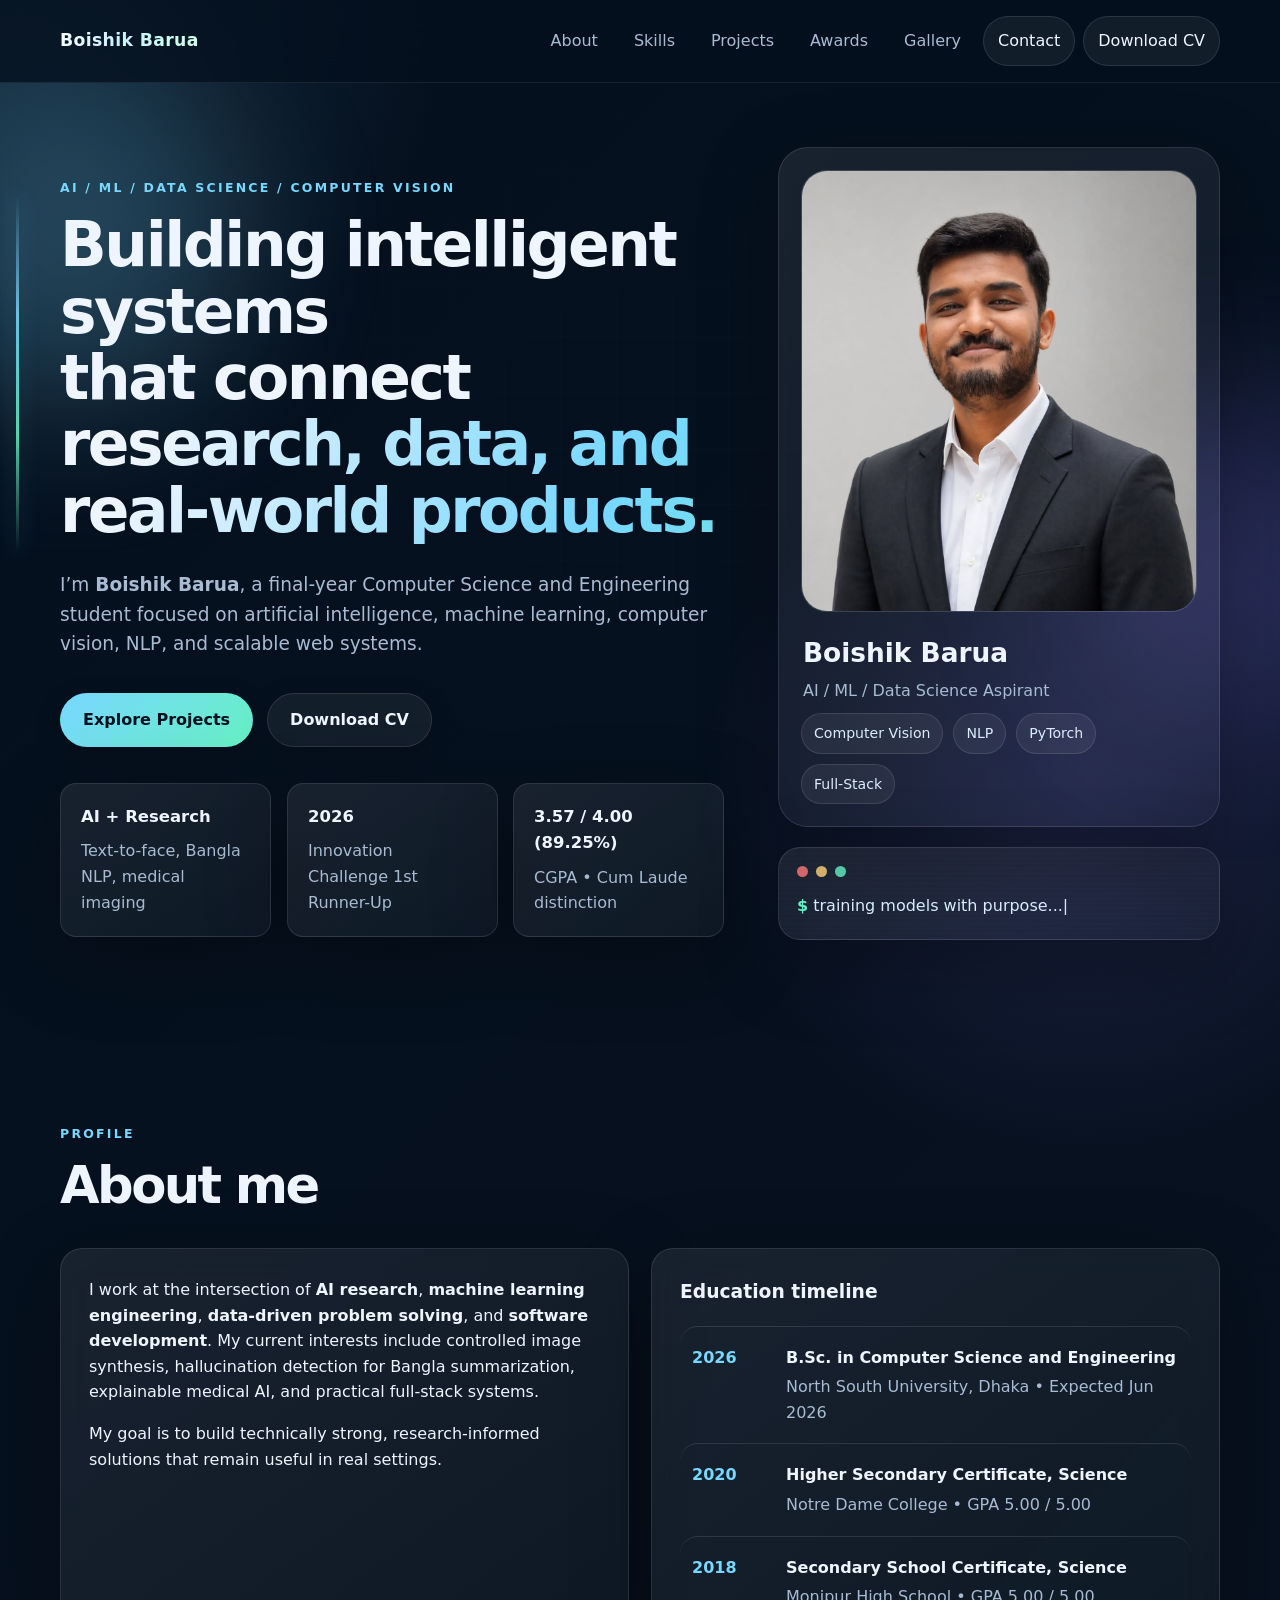
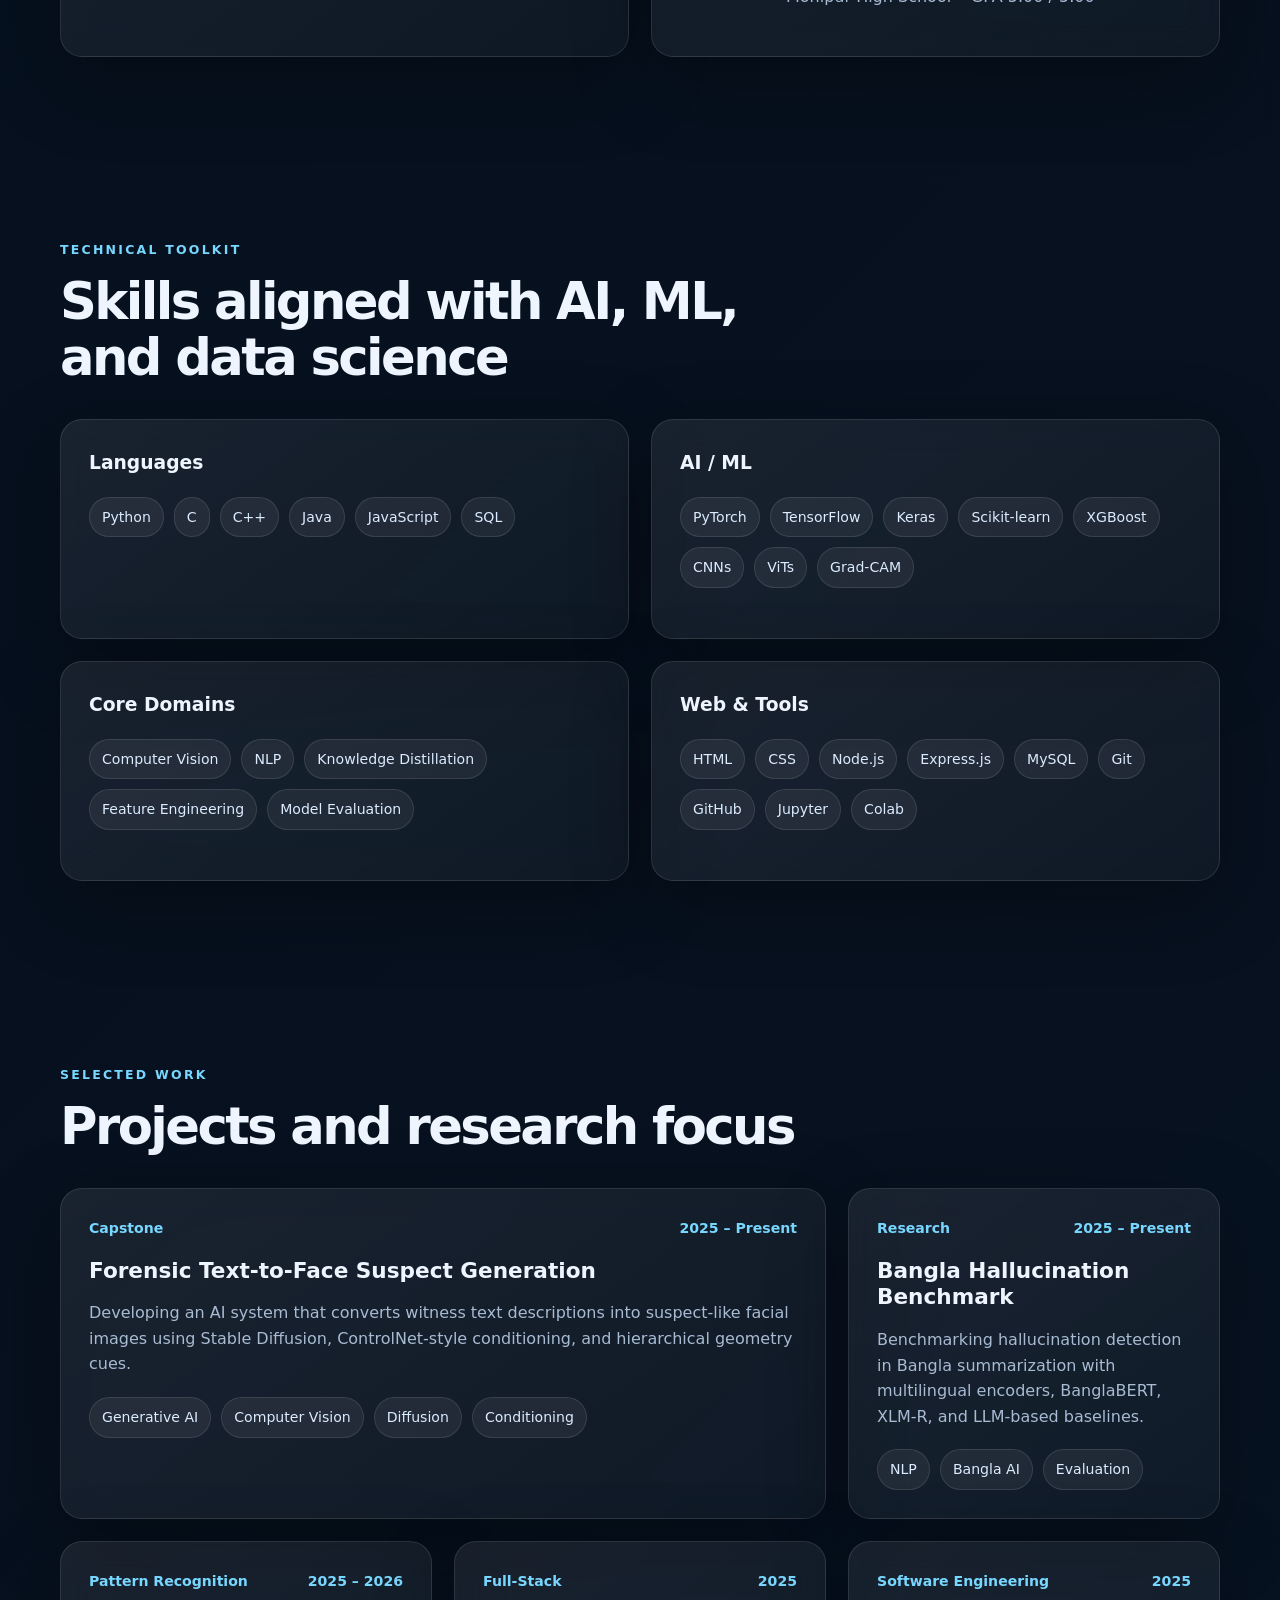
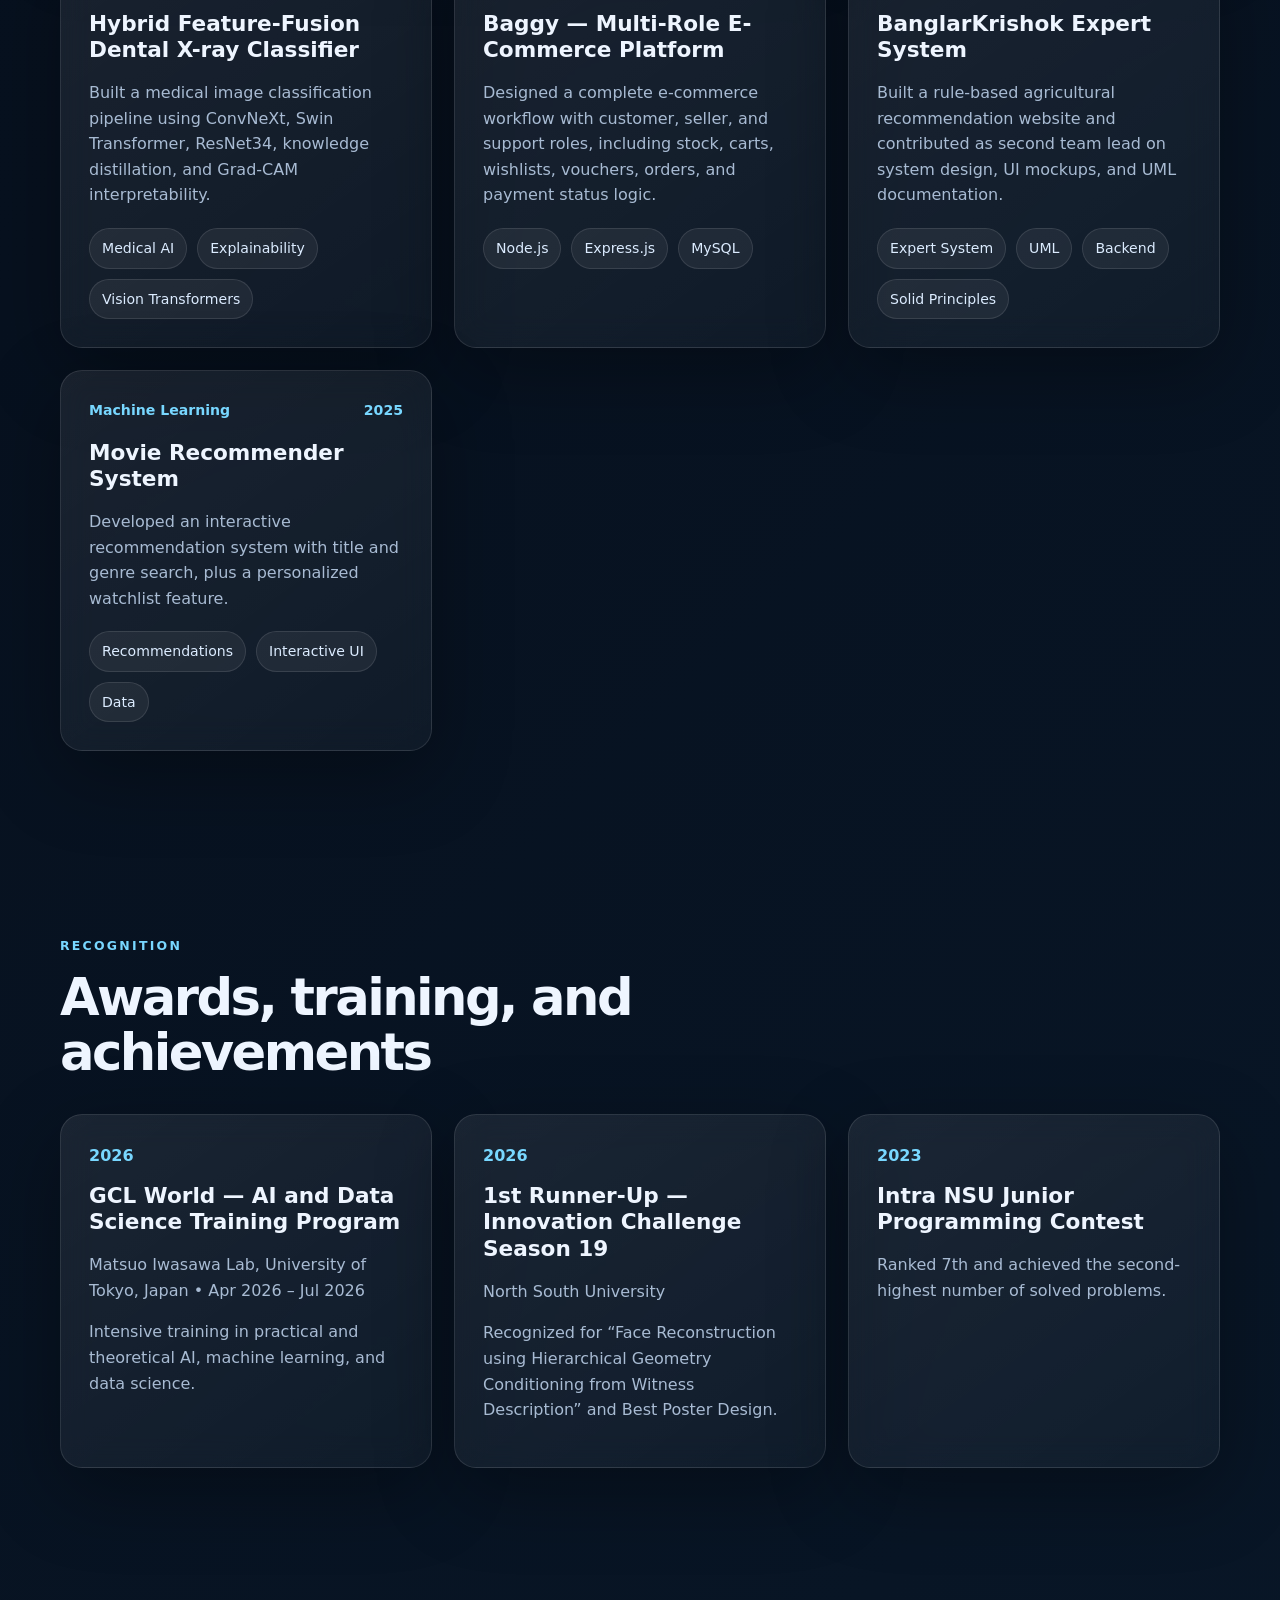
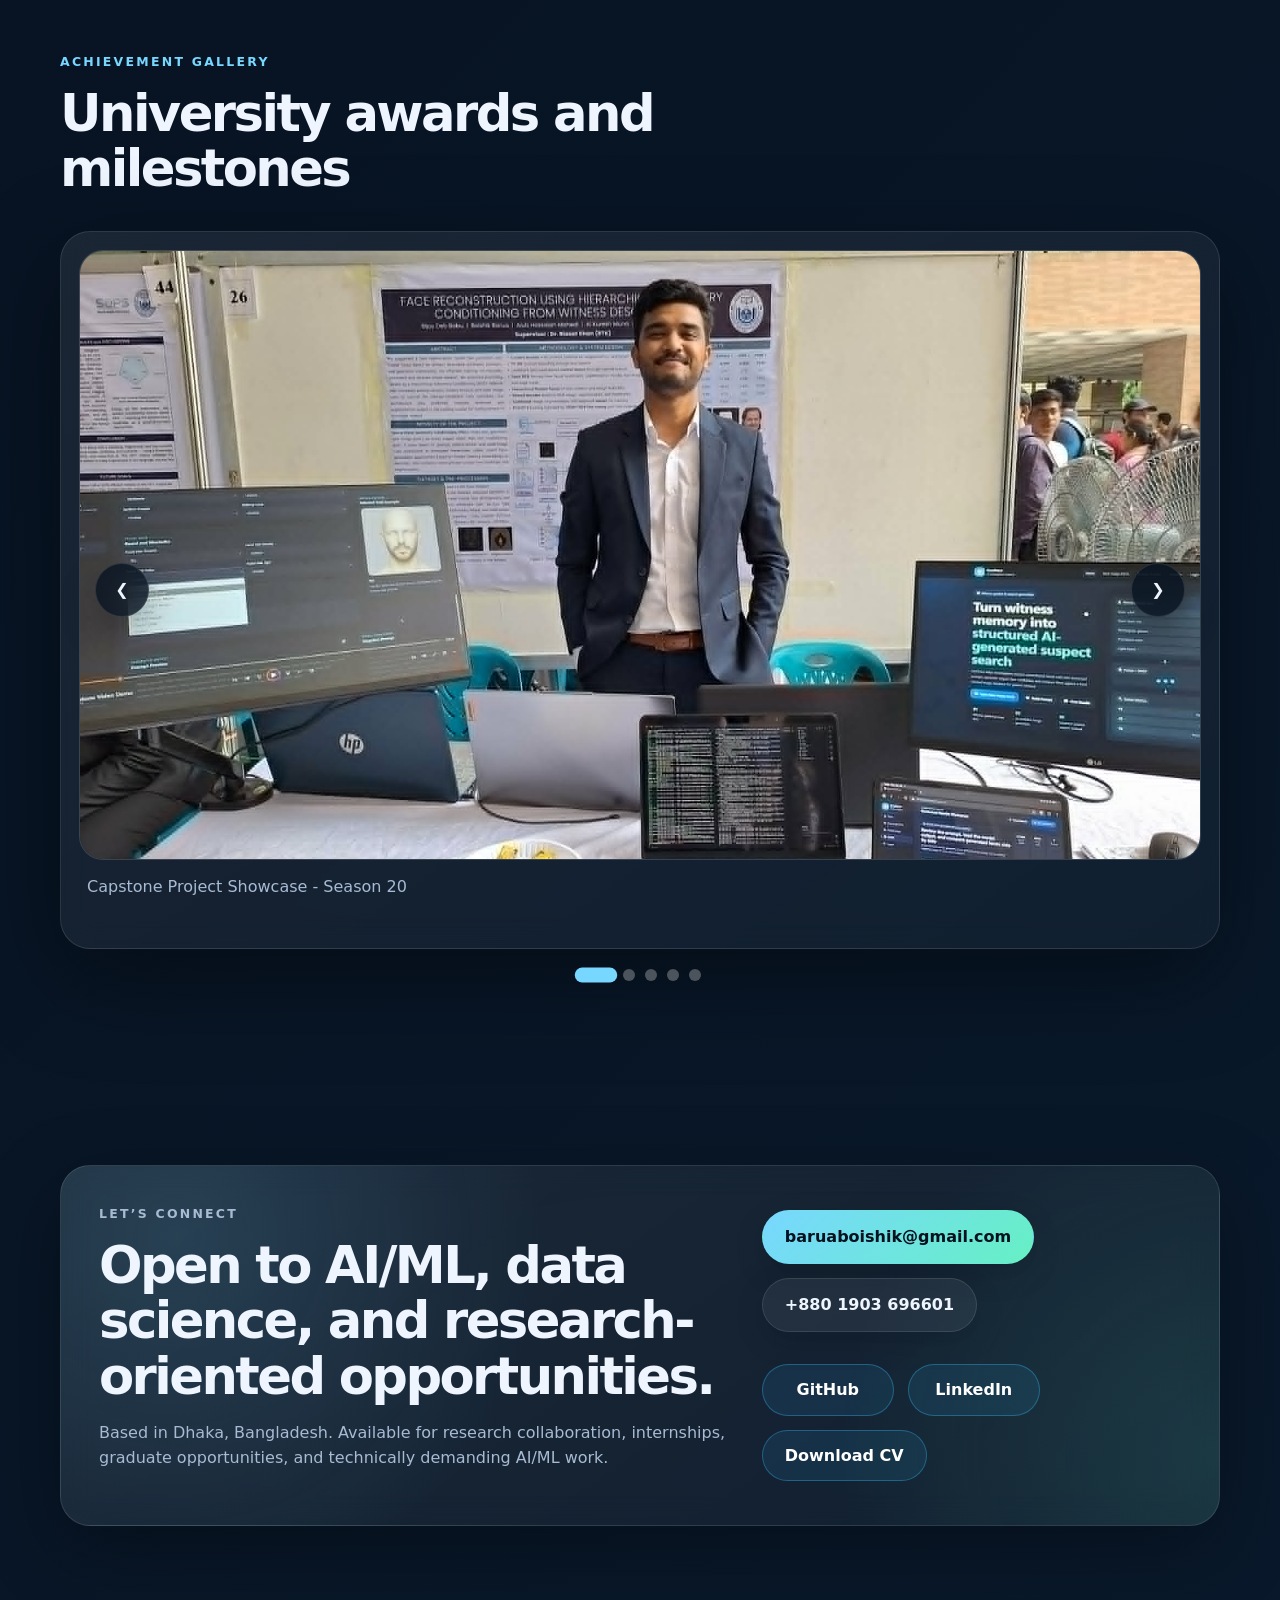
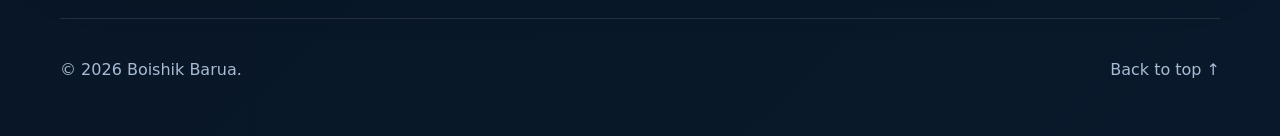
==== commit 84870fcf: "Update portfolio design and project links" ====
--- a/index.html
+++ b/index.html
@@ -10,7 +10,7 @@
   <link rel="stylesheet" href="styles.css" />
 </head>
 
-<body>
+<body id="top">
   <div class="page-glow glow-one"></div>
   <div class="page-glow glow-two"></div>
 
@@ -357,6 +357,9 @@
   </footer>
 
   <script src="script.js"></script>
+  <!-- Cloudflare Web Analytics -->
+  <script defer src='https://static.cloudflareinsights.com/beacon.min.js'
+    data-cf-beacon='{"token": "9dee2fd2cc714295a684e31b03b682b4"}'></script><!-- End Cloudflare Web Analytics -->
 </body>
 
 </html>
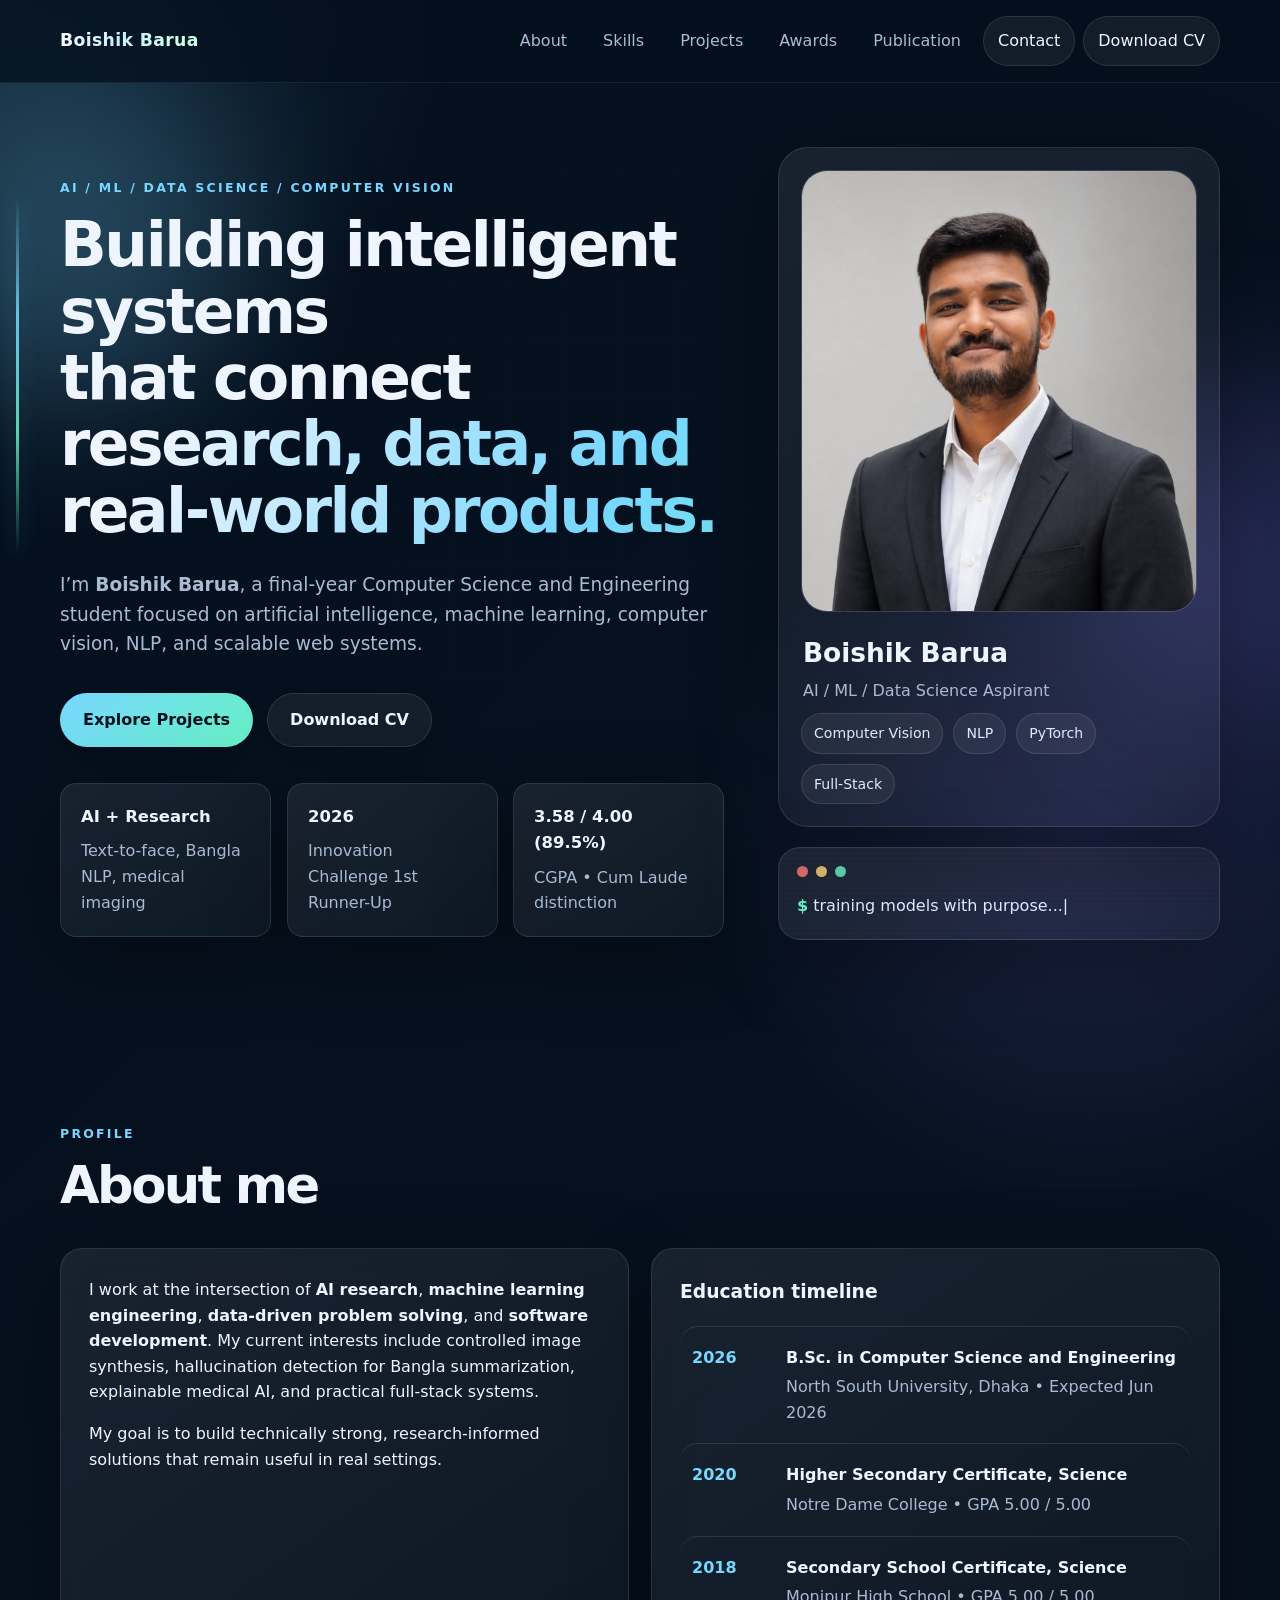
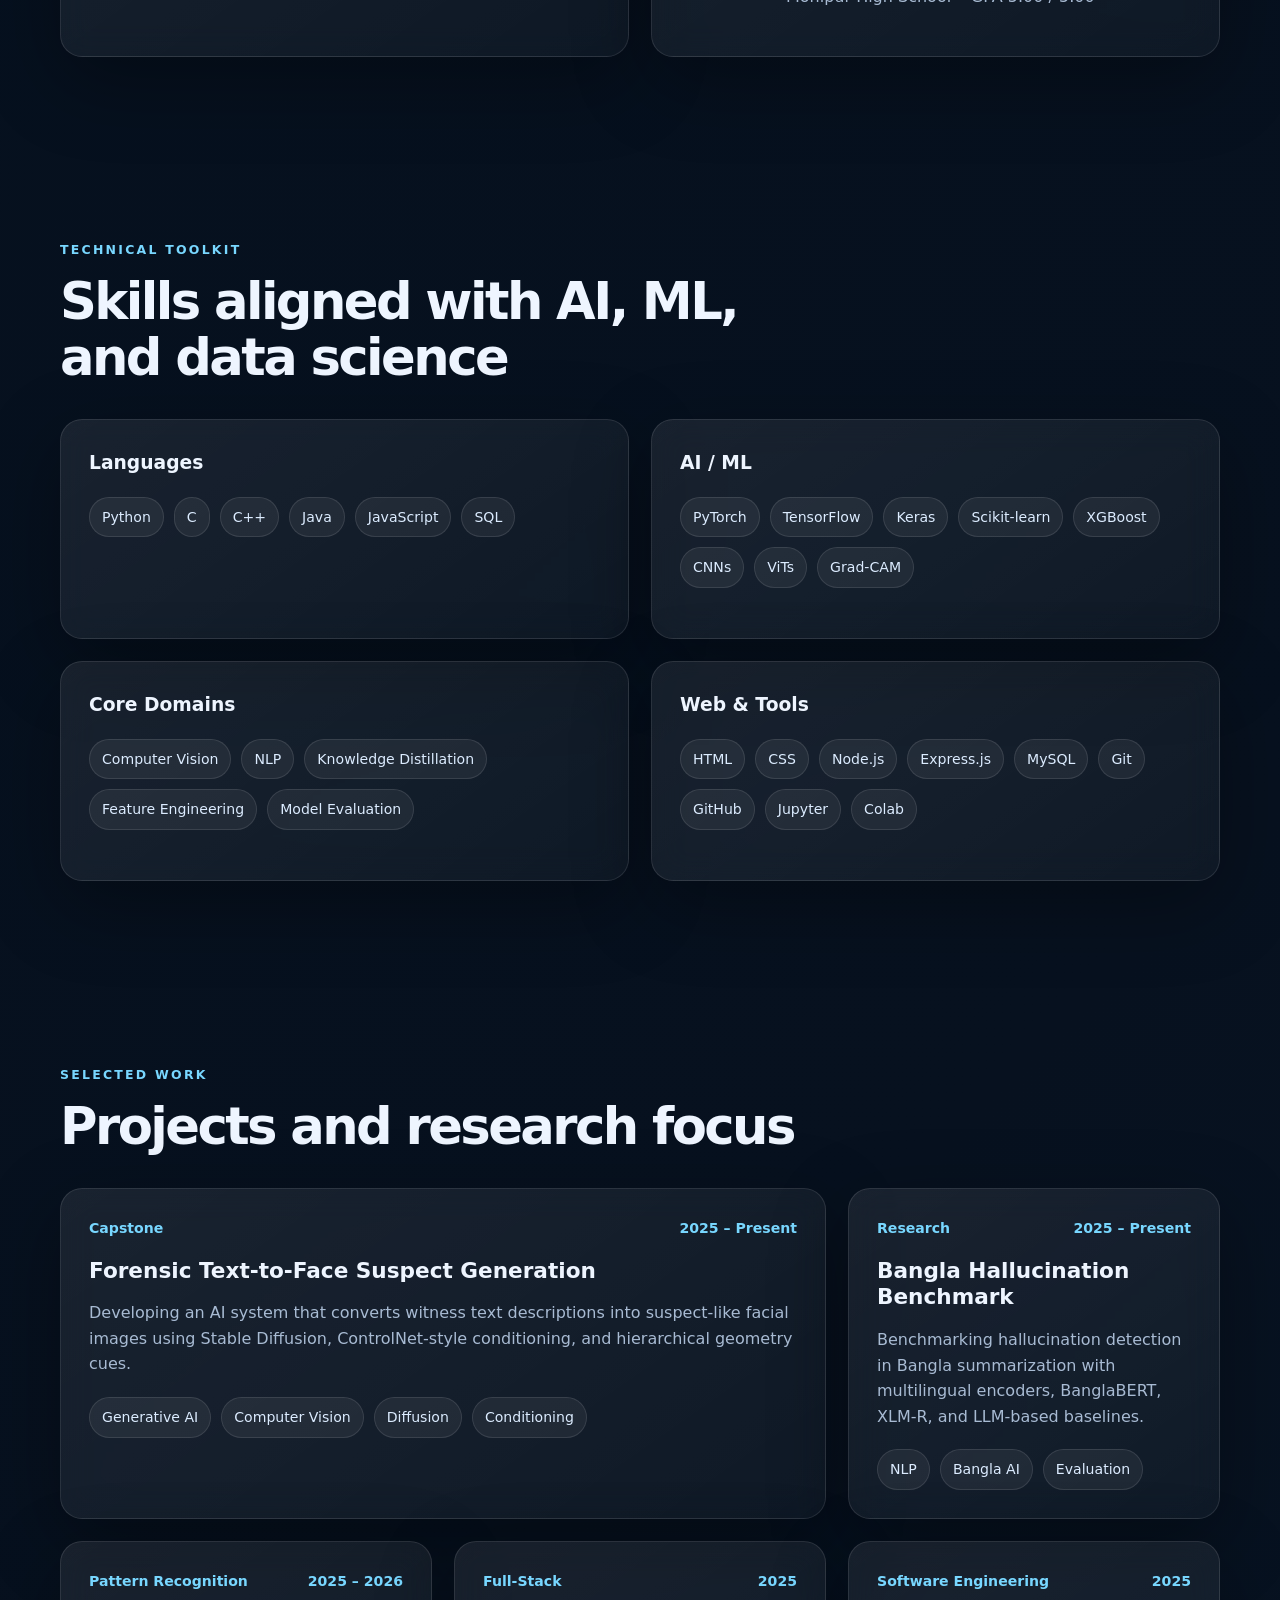
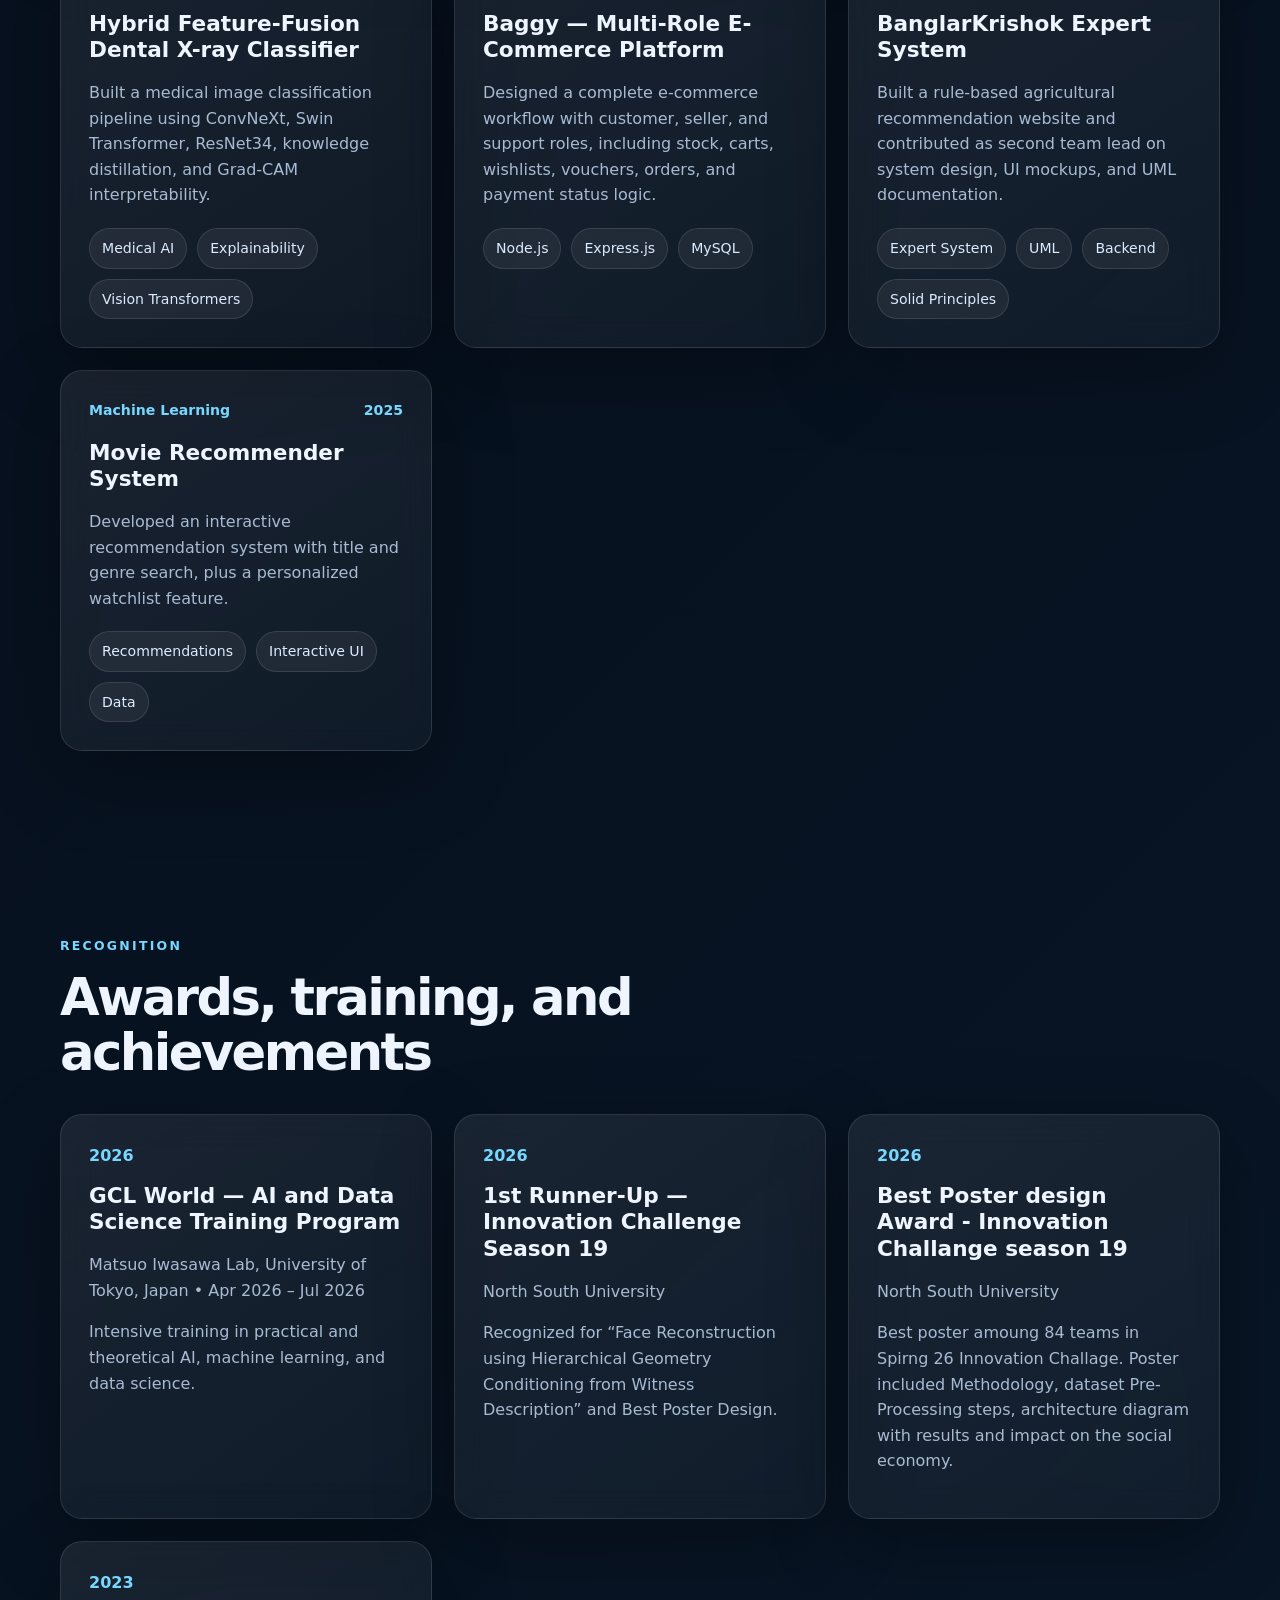
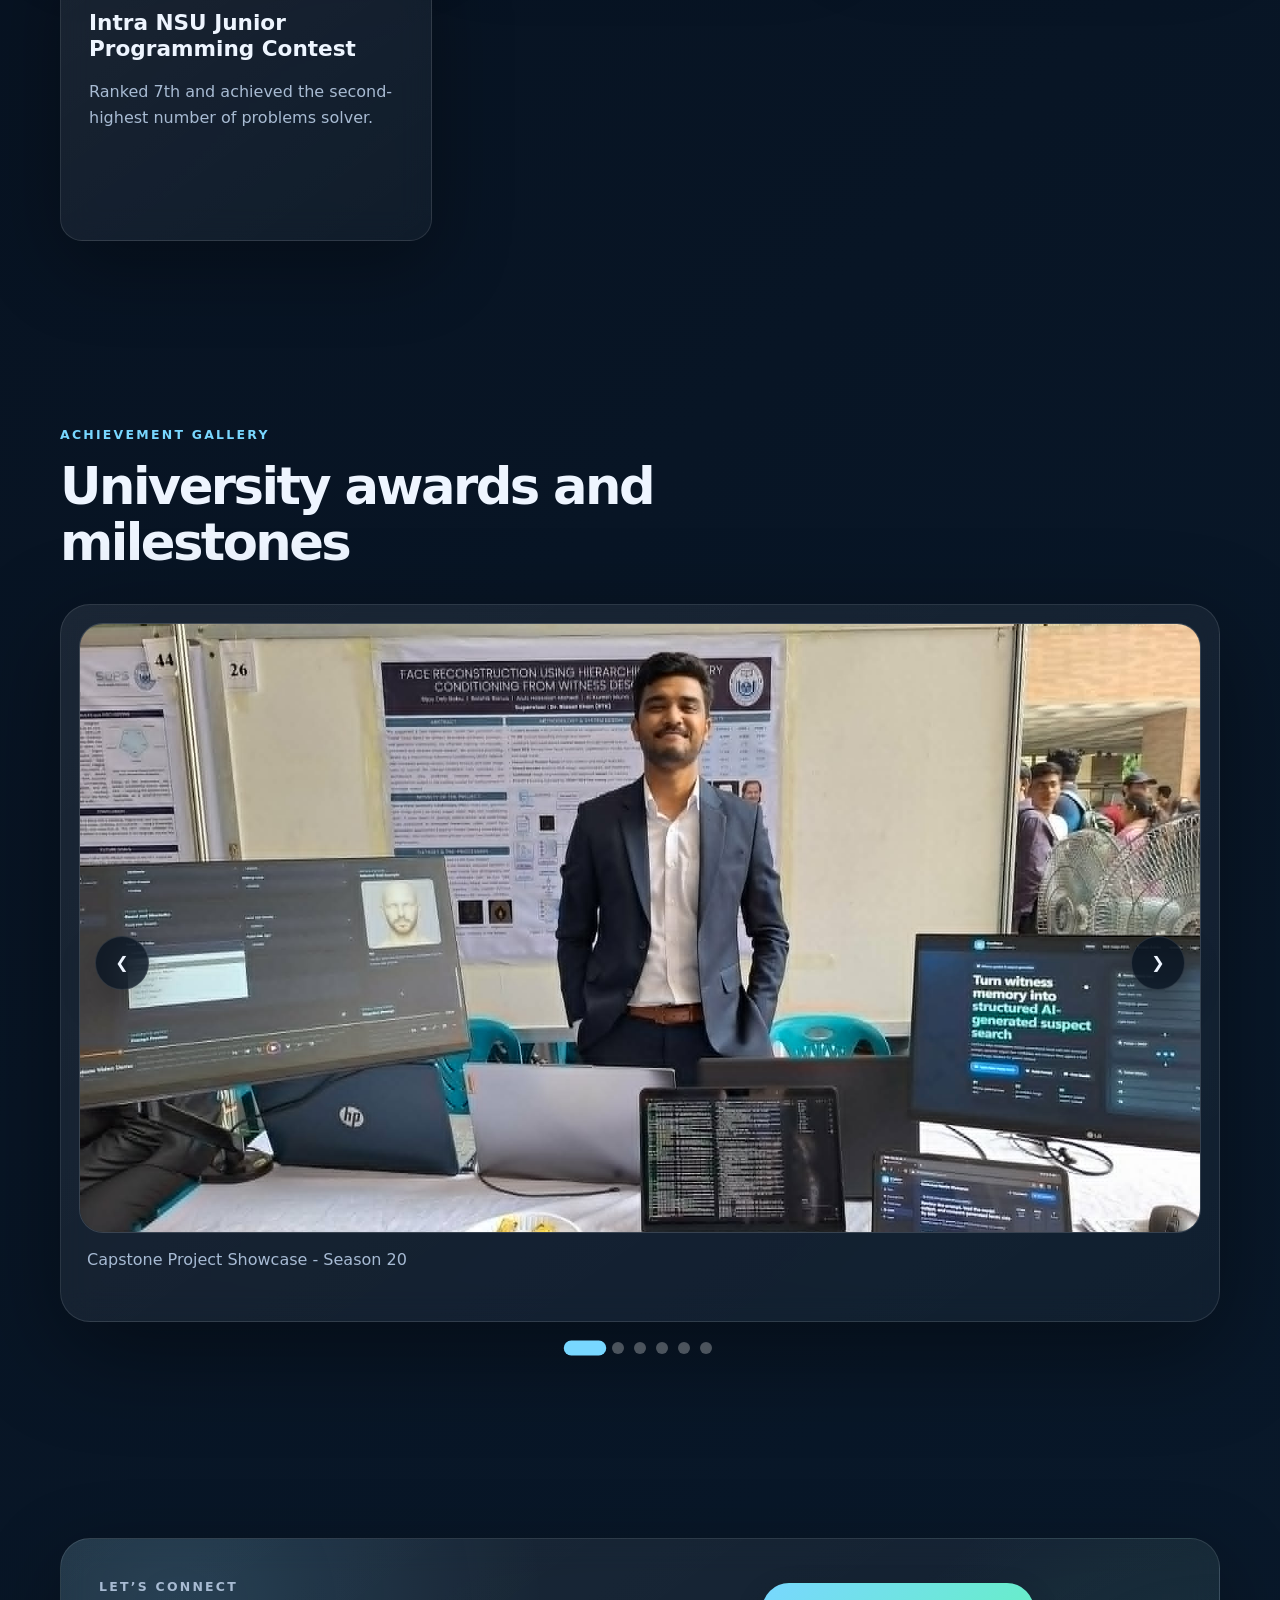
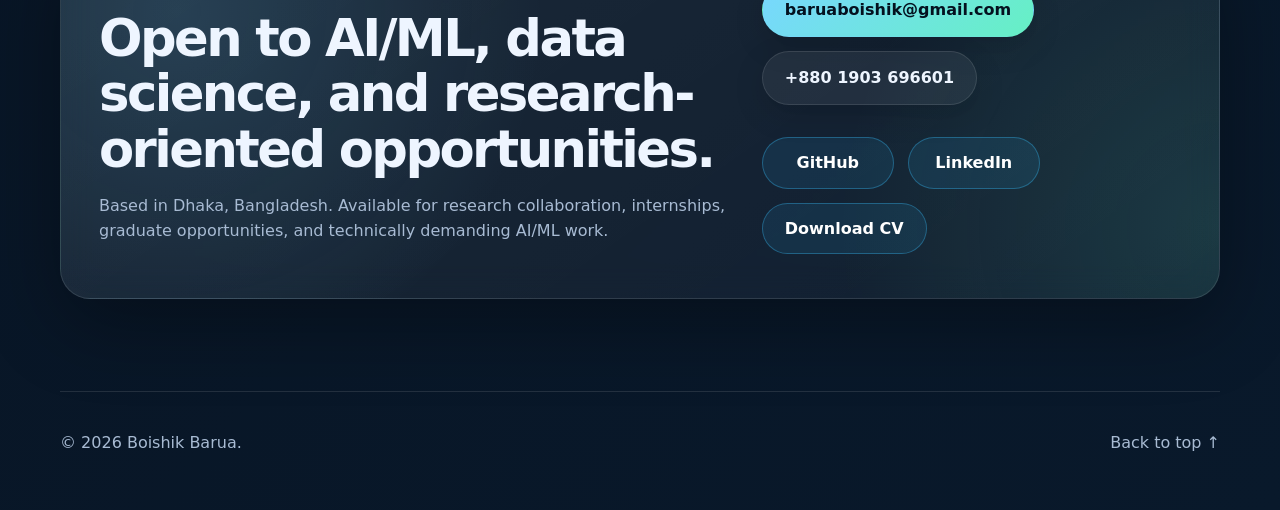
==== commit 23b5028d: "Update publications page layout and navigation" ====
--- a/index.html
+++ b/index.html
@@ -33,7 +33,7 @@
         <a href="#skills">Skills</a>
         <a href="#projects">Projects</a>
         <a href="#awards">Awards</a>
-        <a href="#gallery">Gallery</a>
+        <a href="publications.html">Publication</a>
         <a href="#contact" class="nav-cta">Contact</a>
         <a href="assets/docs/Boishik_Barua_CV.pdf" download class="nav-cta">Download CV</a>
       </div>
@@ -68,7 +68,7 @@
             <span>Innovation Challenge 1st Runner-Up</span>
           </article>
           <article>
-            <strong>3.57 / 4.00 (89.25%)</strong>
+            <strong>3.58 / 4.00 (89.5%)</strong>
             <span>CGPA • Cum Laude distinction</span>
           </article>
         </div>
@@ -282,10 +282,20 @@
           <p>Recognized for “Face Reconstruction using Hierarchical Geometry Conditioning from Witness Description” and
             Best Poster Design.</p>
         </article>
+
+        <article class="award-card reveal">
+          <span class="award-year">2026</span>
+          <h3>Best Poster design Award - Innovation Challange season 19
+          </h3>
+          <p>North South University</p>
+          <p>Best poster amoung 84 teams in Spirng 26 Innovation Challage. Poster included Methodology,
+            dataset Pre-Processing steps, architecture diagram with results and impact on the social economy.
+          </p>
+        </article>
         <article class="award-card reveal">
           <span class="award-year">2023</span>
           <h3>Intra NSU Junior Programming Contest</h3>
-          <p>Ranked 7th and achieved the second-highest number of solved problems.</p>
+          <p>Ranked 7th and achieved the second-highest number of problems solver.</p>
         </article>
       </div>
     </section>
@@ -317,6 +327,11 @@
           </figure>
           <figure class="gallery-slide">
             <img src="assets/images/award_04.jpeg" alt="Placeholder for team achievement photo" />
+            <figcaption>Award Ceremony with the Vice-chancellor of NSU</figcaption>
+
+          </figure>
+          <figure class="gallery-slide">
+            <img src="assets/images/award_05.png" alt="Placeholder for team achievement photo" />
             <figcaption>Award Ceremony with the Vice-chancellor of NSU</figcaption>
 
           </figure>
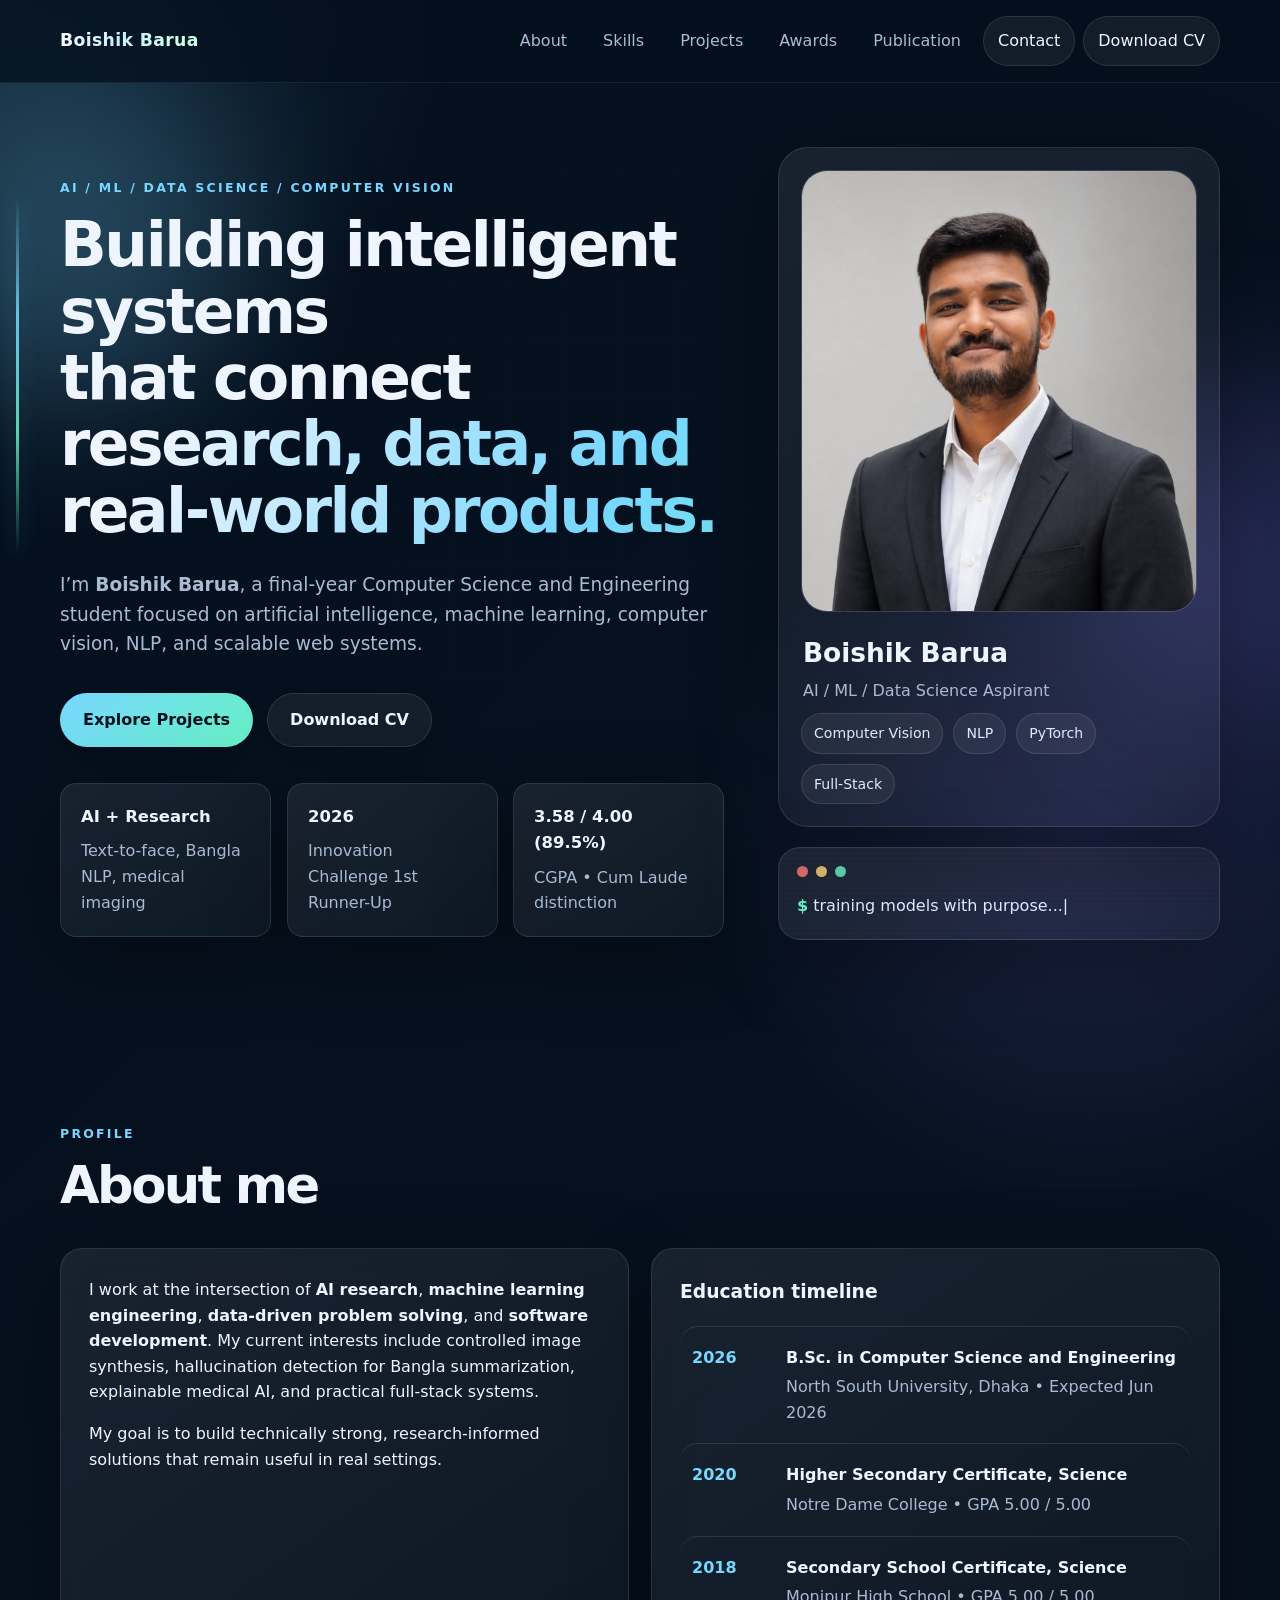
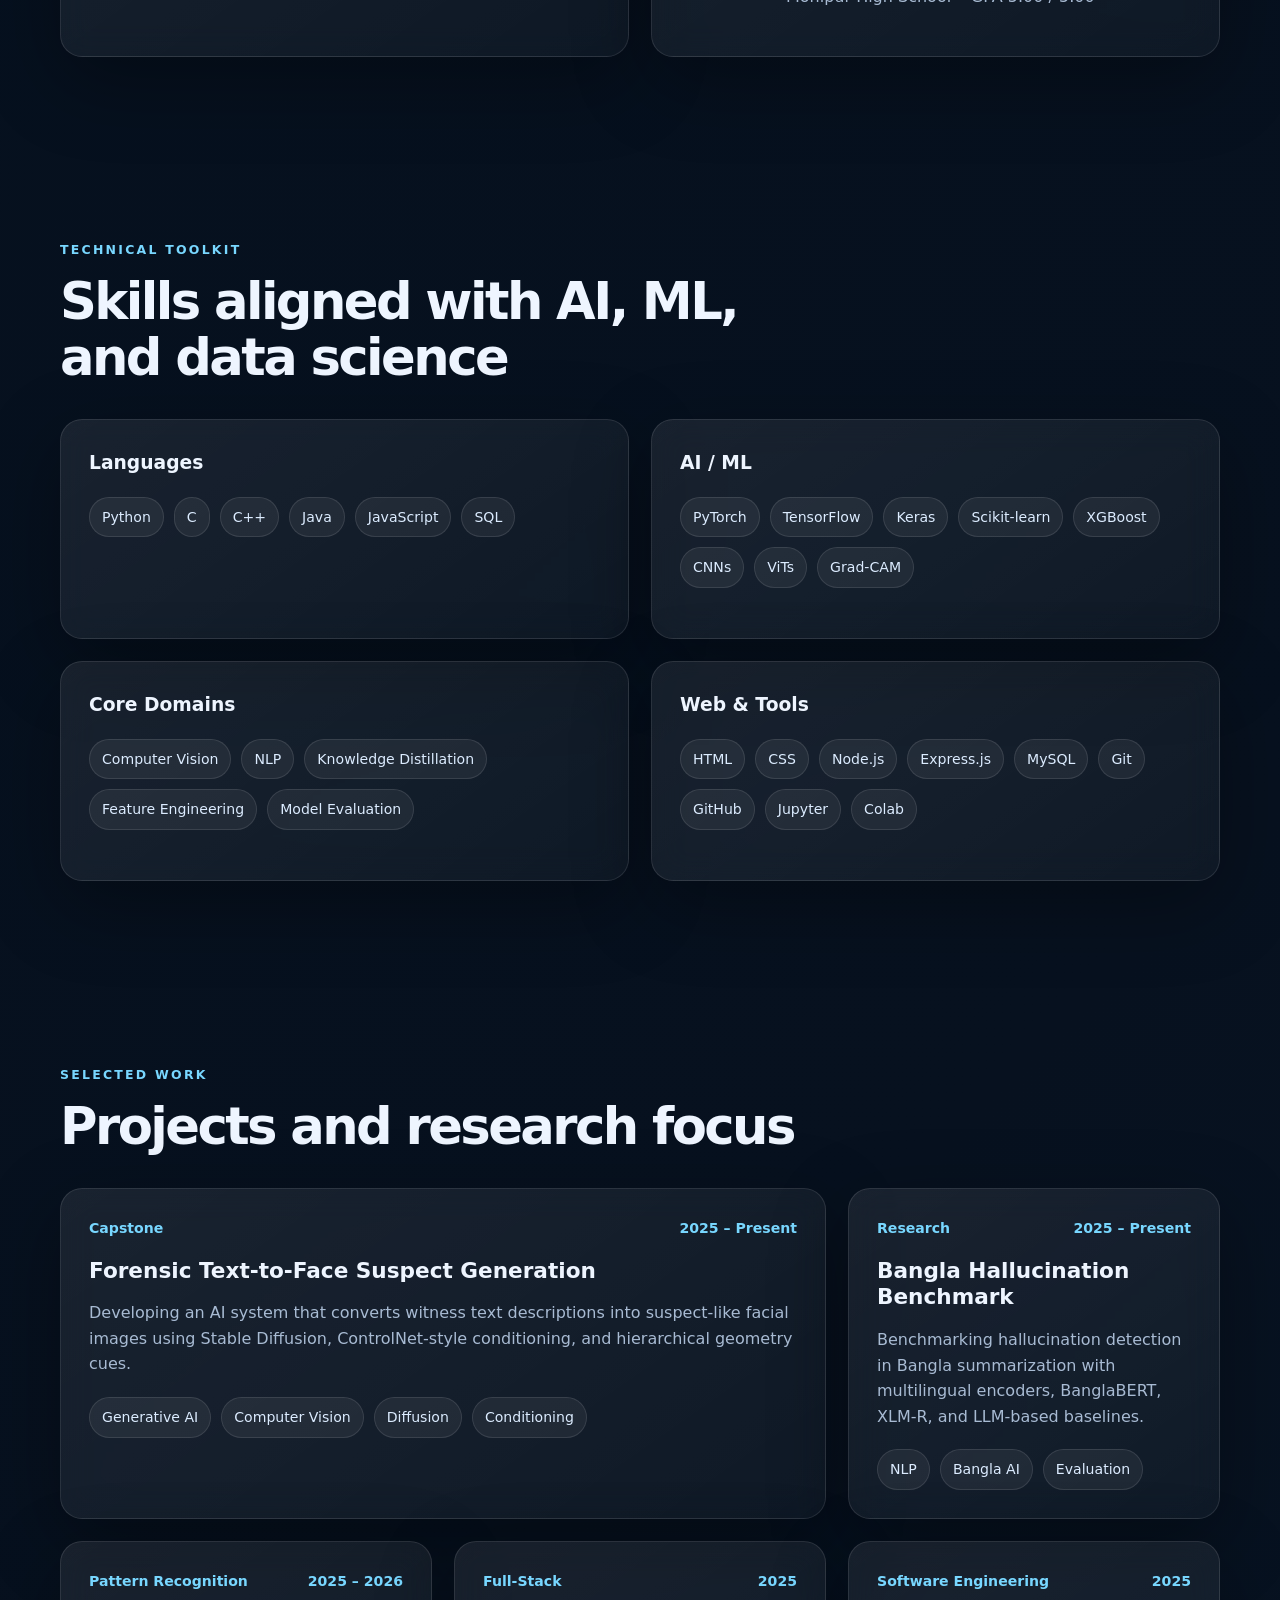
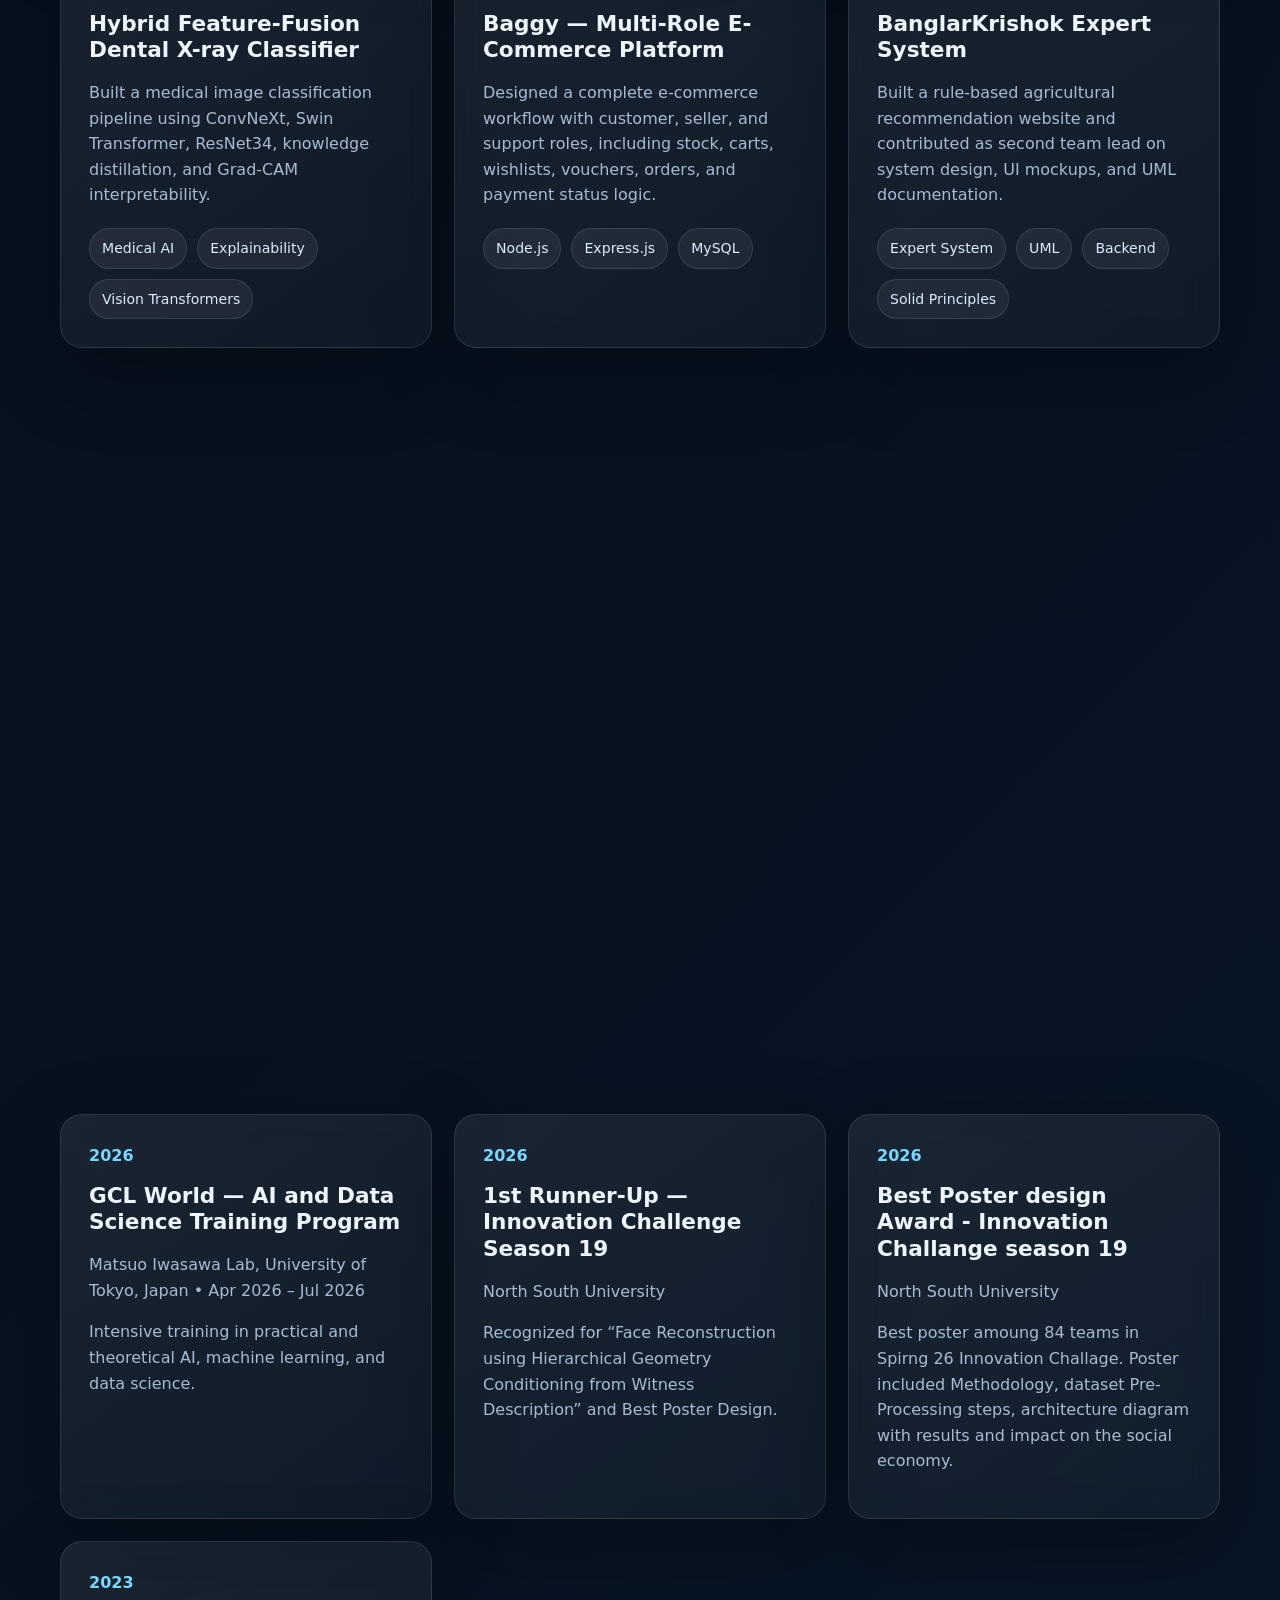
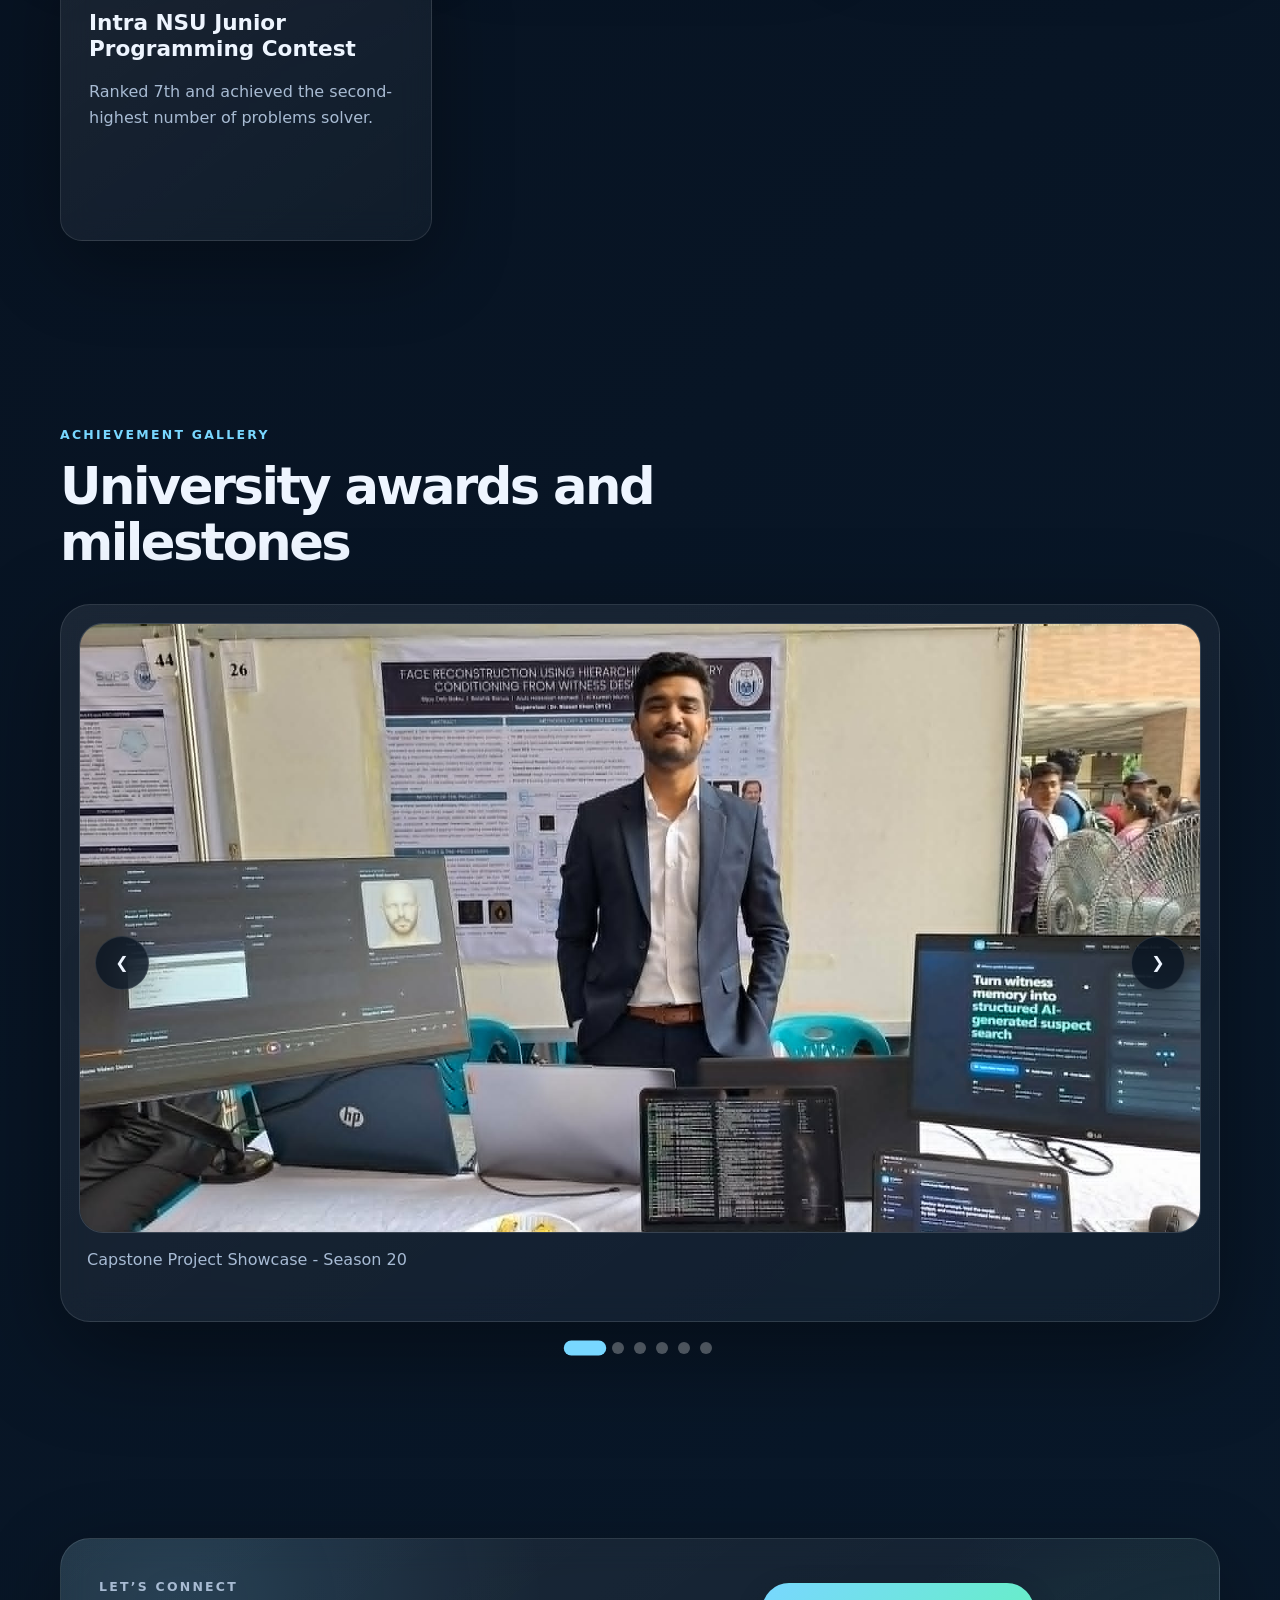
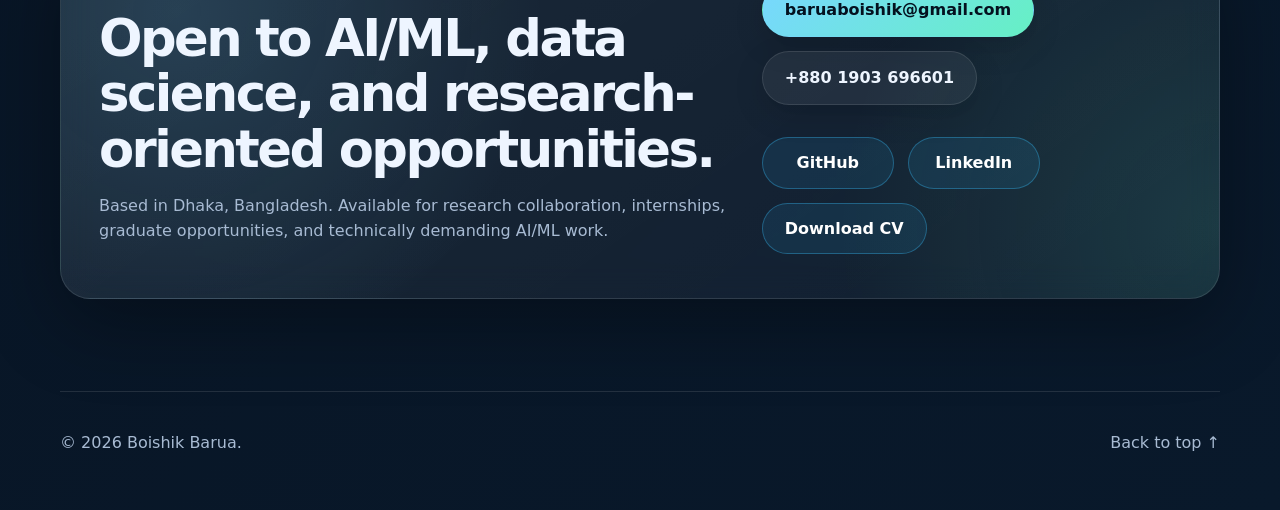
==== commit 86ef5596: "Update publications page layout and navigation" ====
--- a/index.html
+++ b/index.html
@@ -332,7 +332,7 @@
           </figure>
           <figure class="gallery-slide">
             <img src="assets/images/award_05.png" alt="Placeholder for team achievement photo" />
-            <figcaption>Award Ceremony with the Vice-chancellor of NSU</figcaption>
+            <figcaption>Intra NSU Junior Programming Contest</figcaption>
 
           </figure>
         </div>
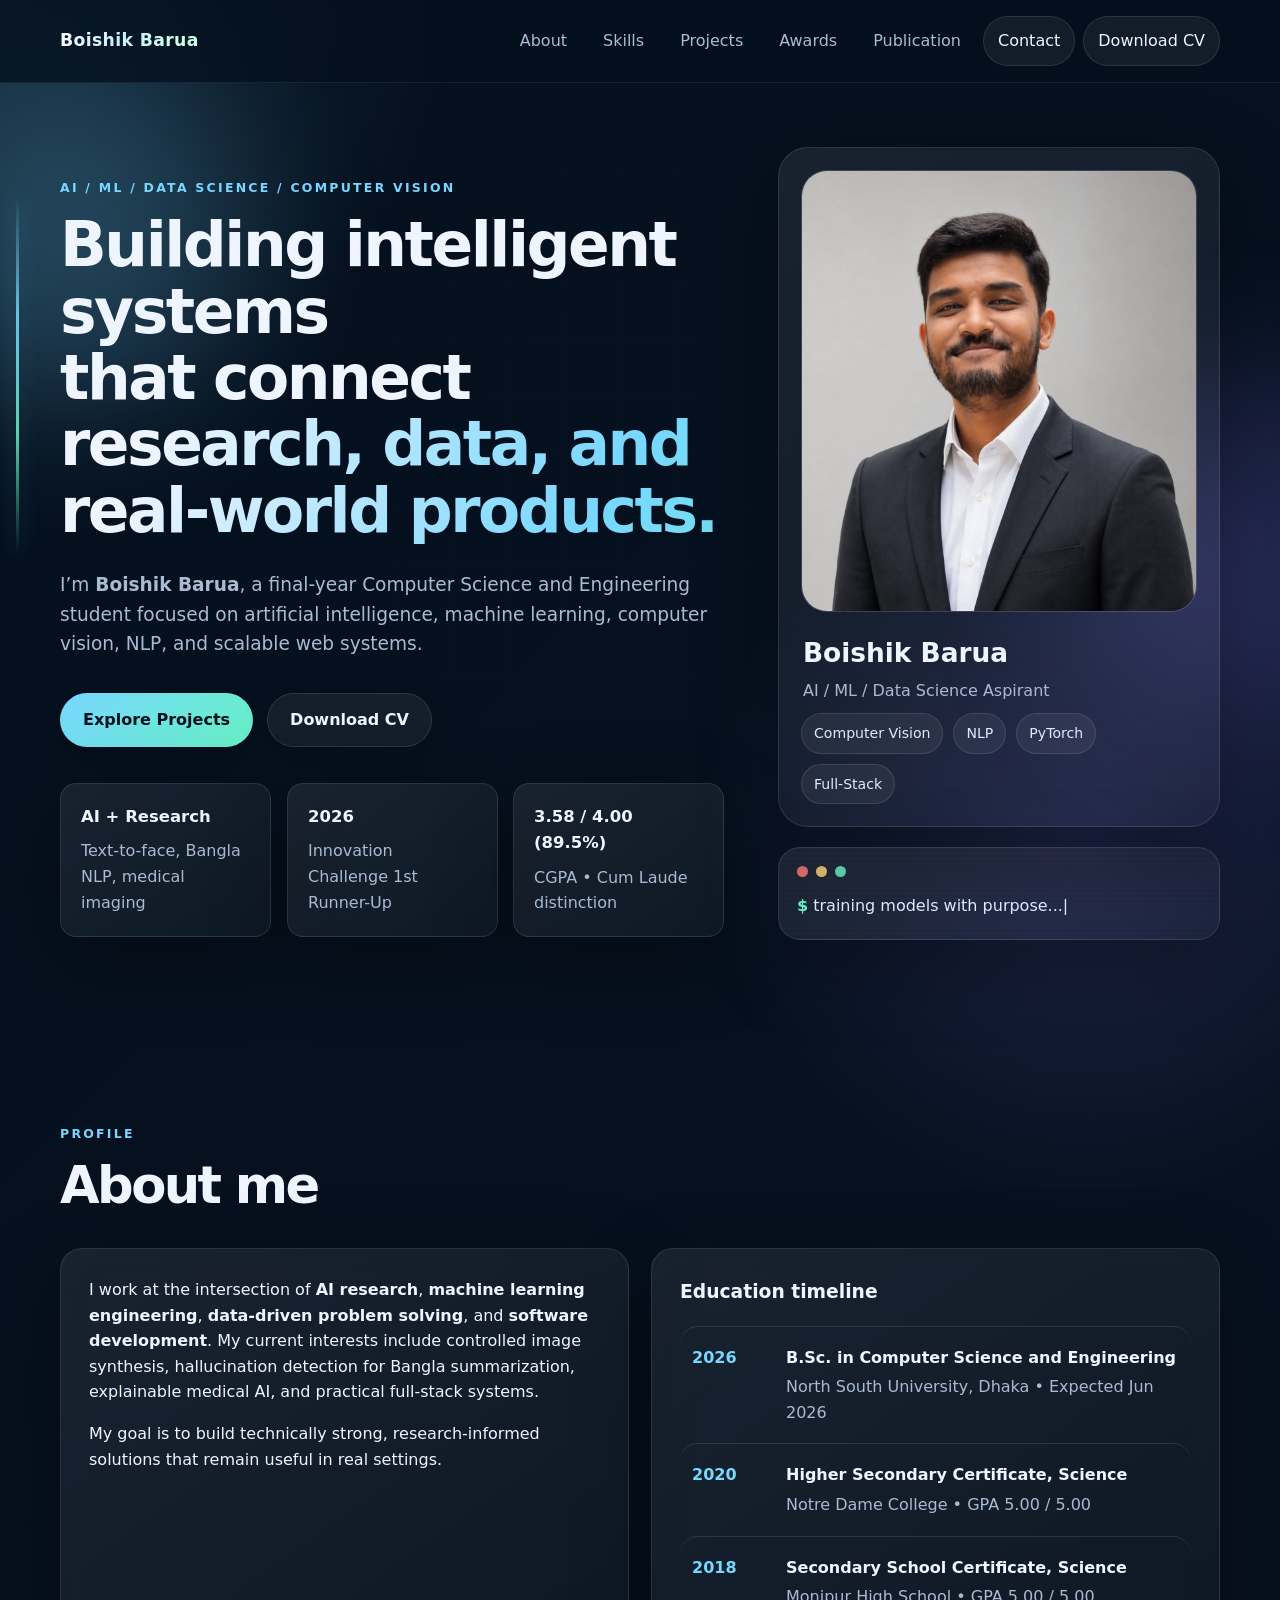
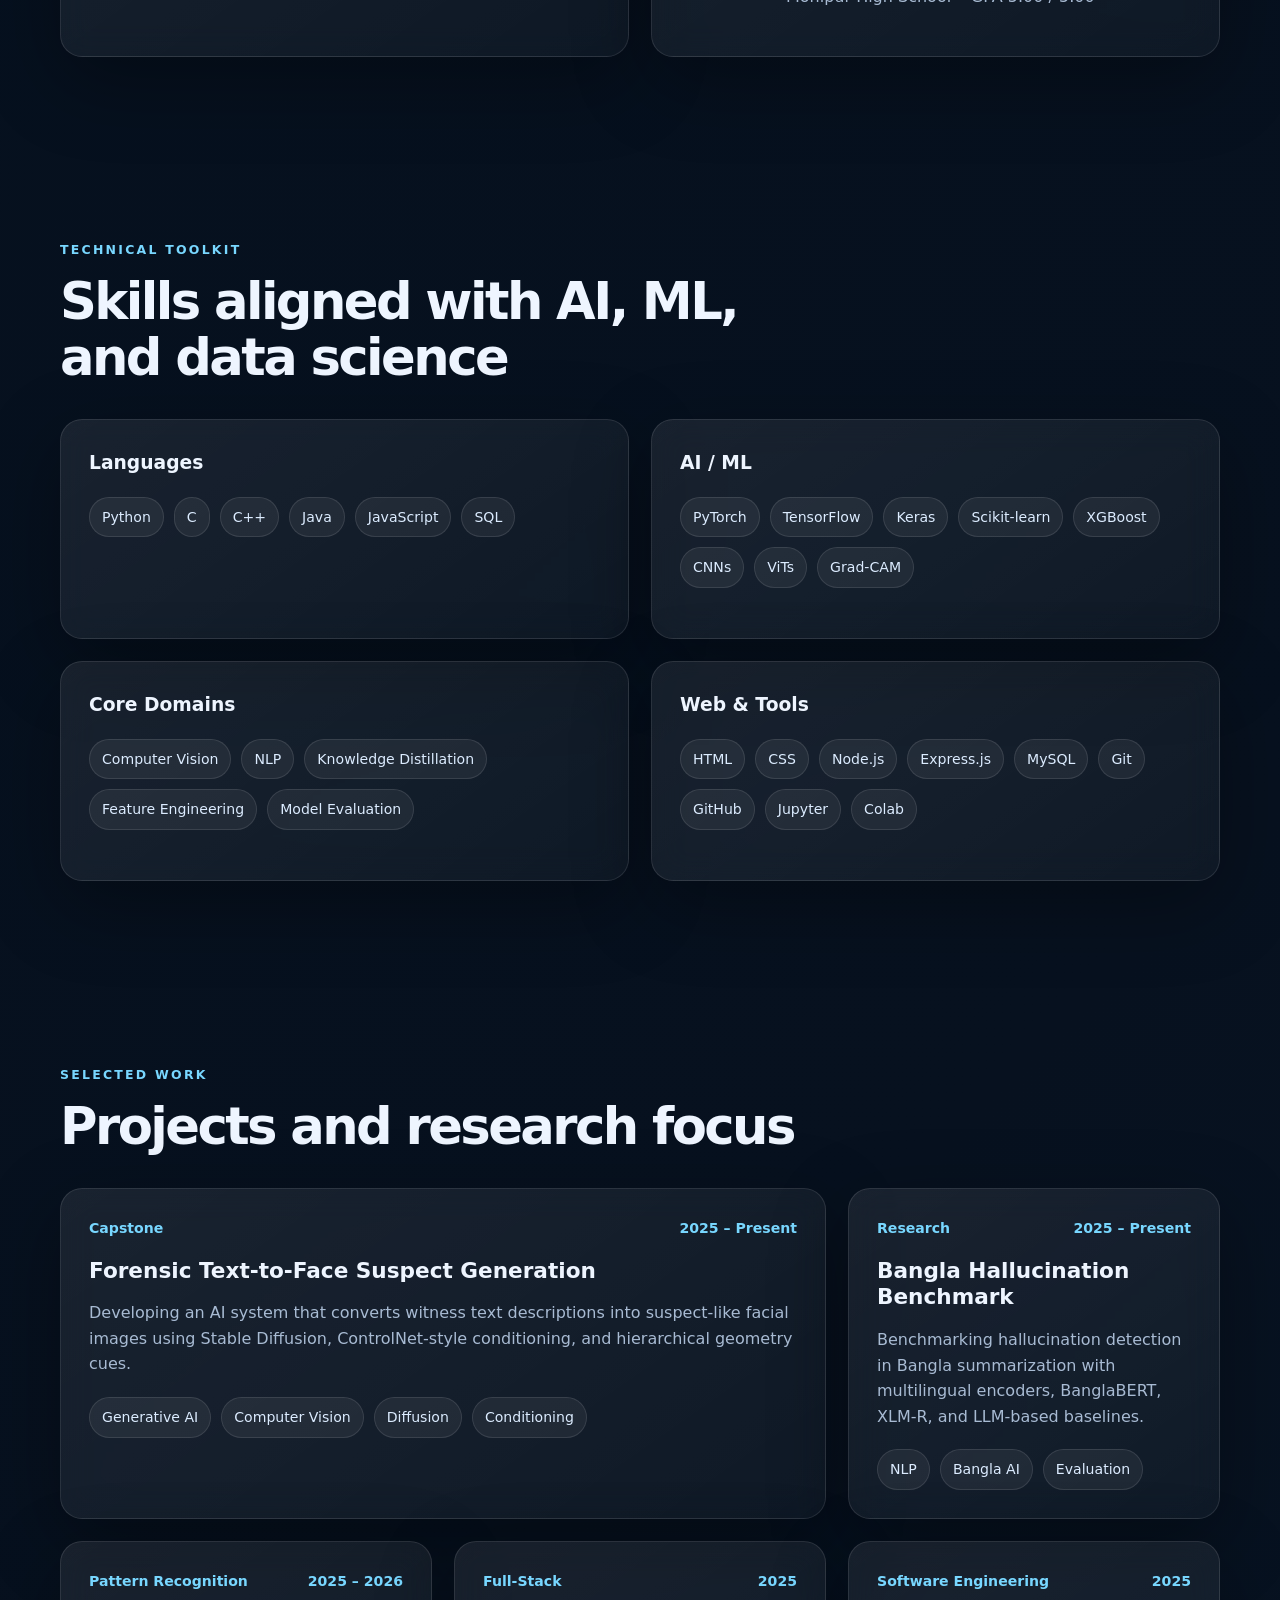
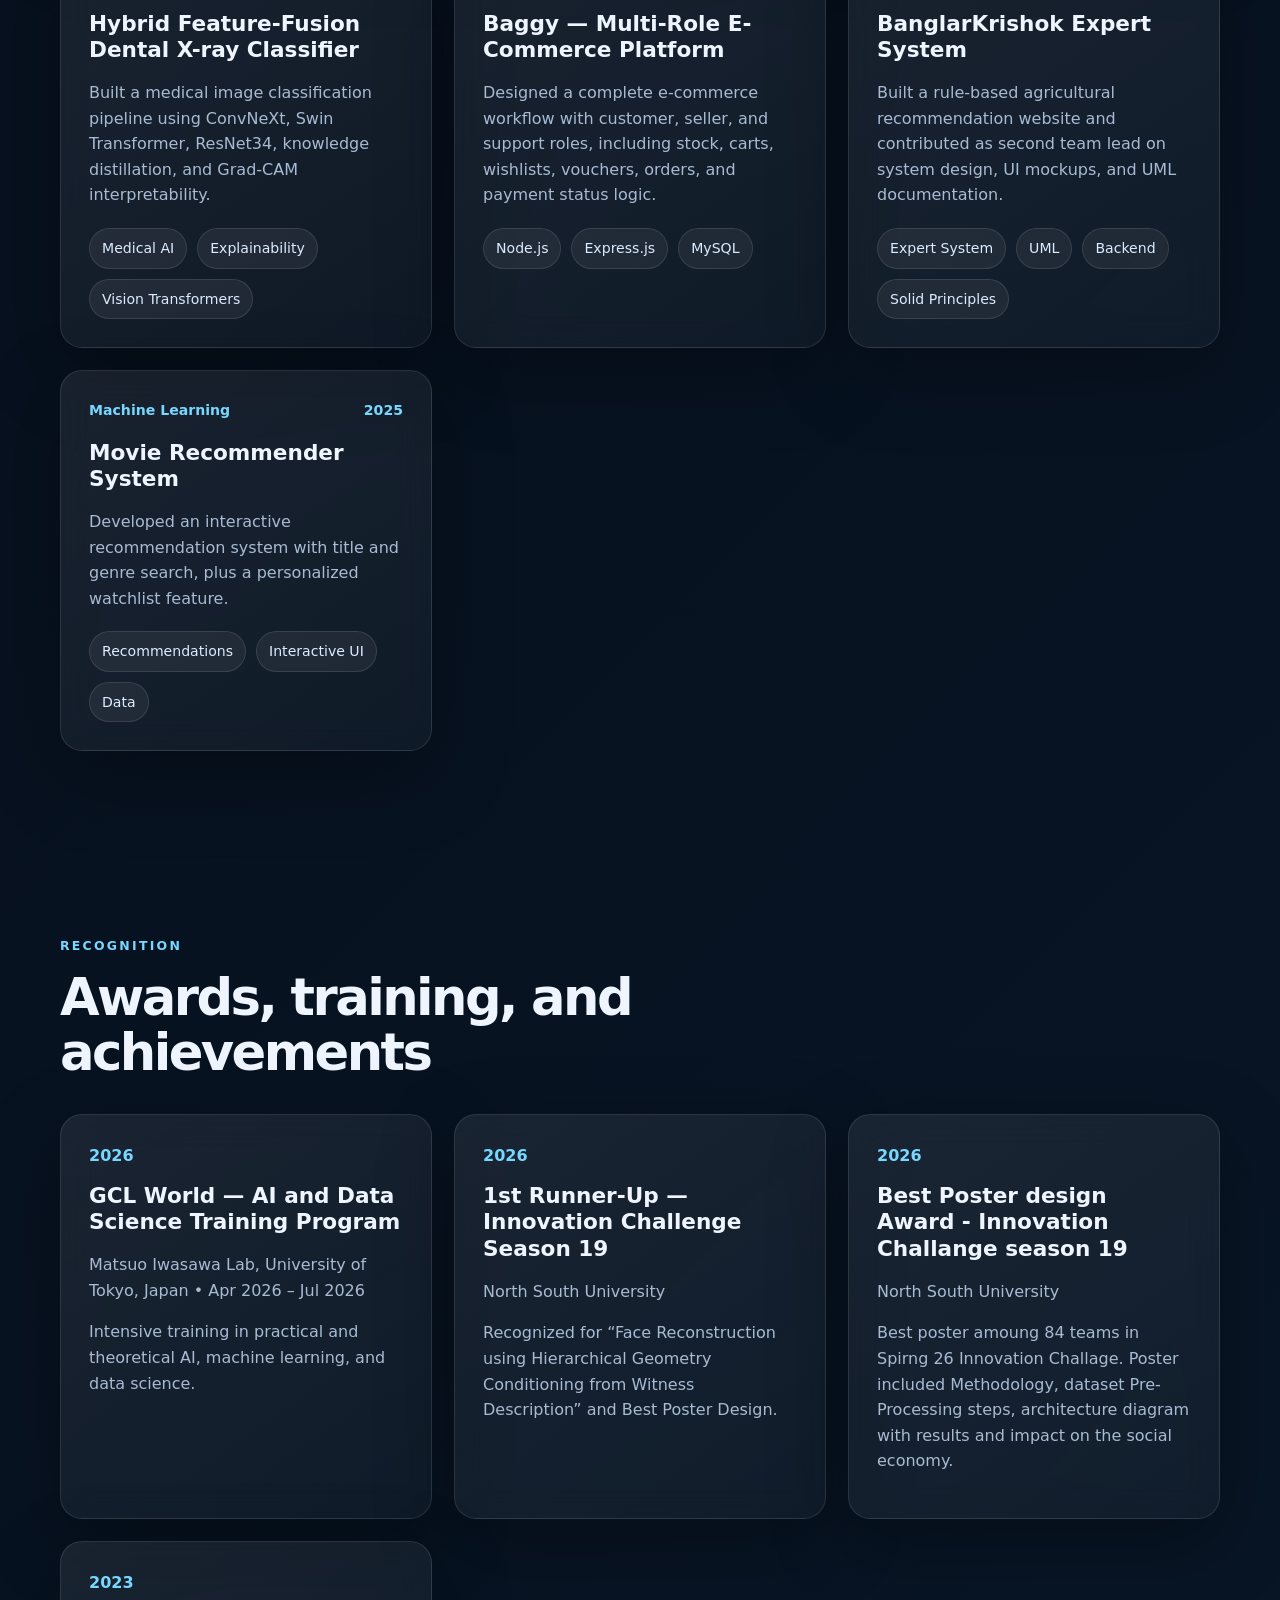
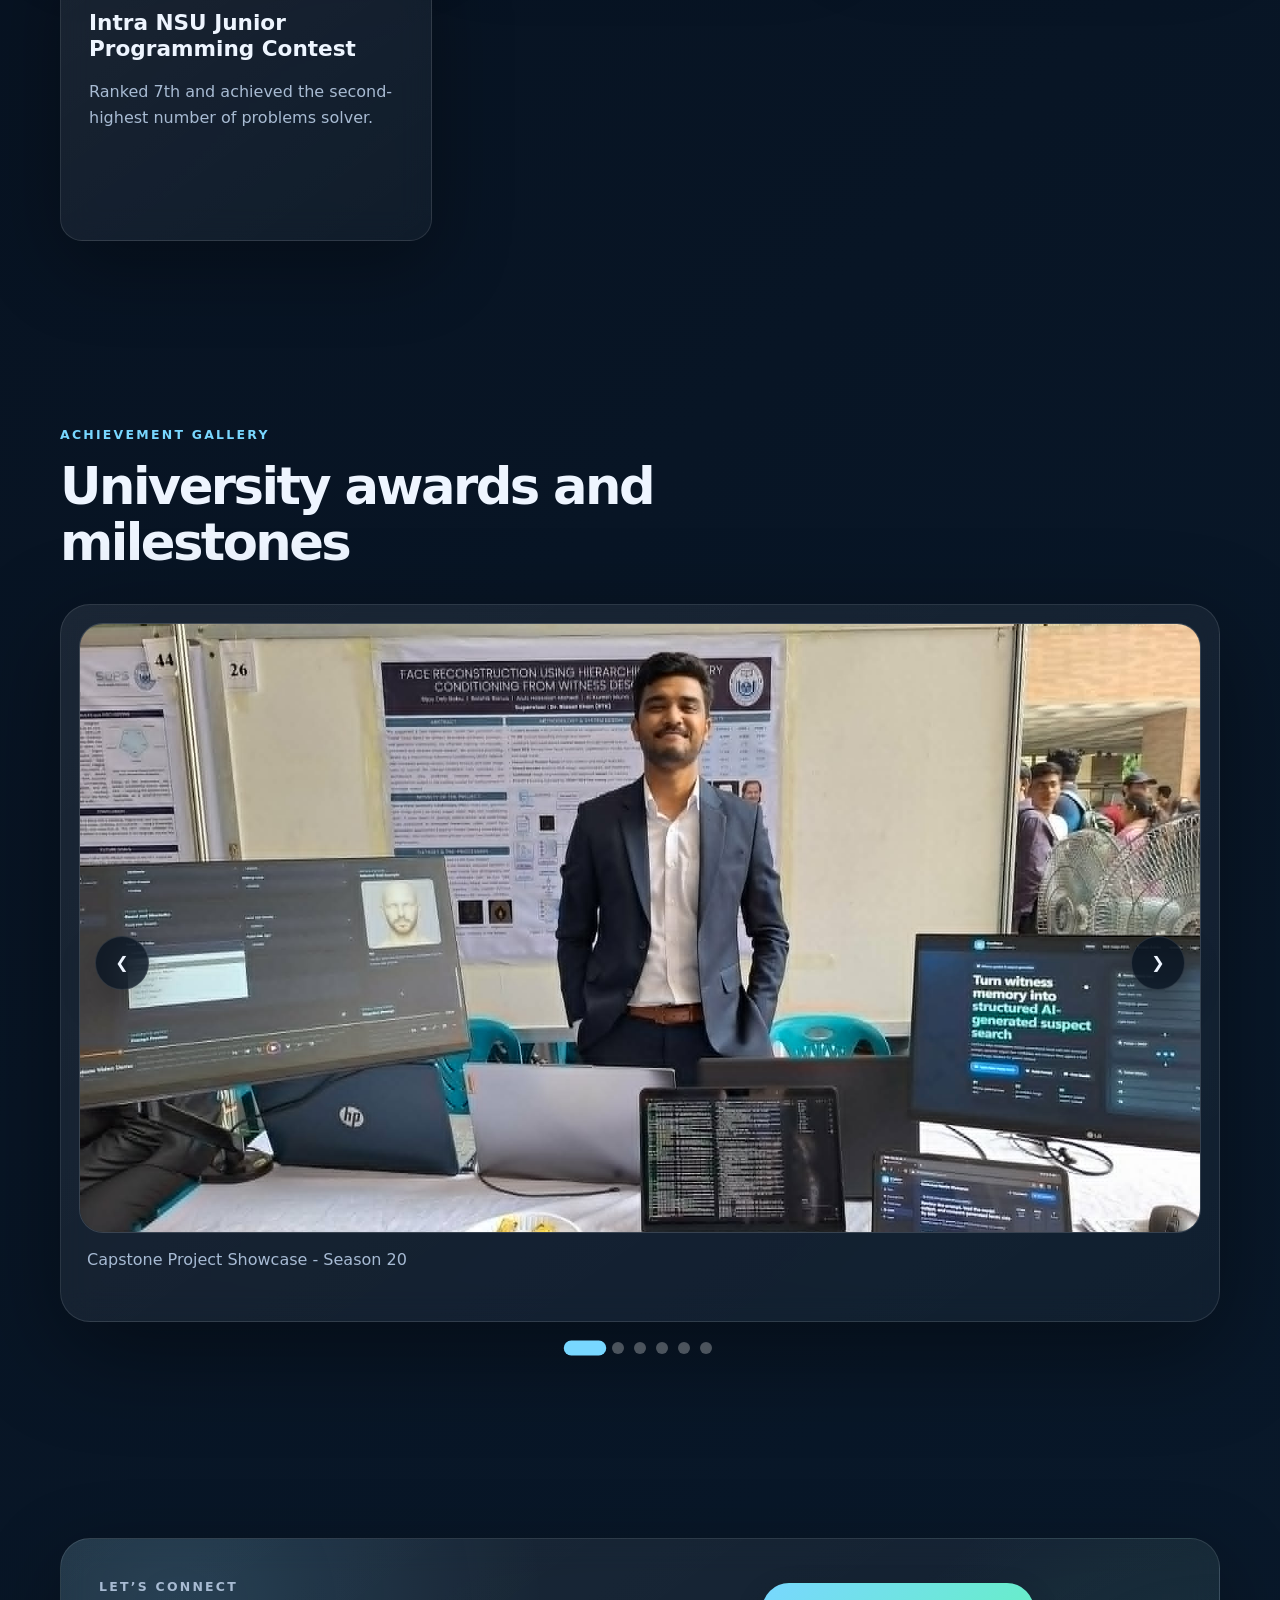
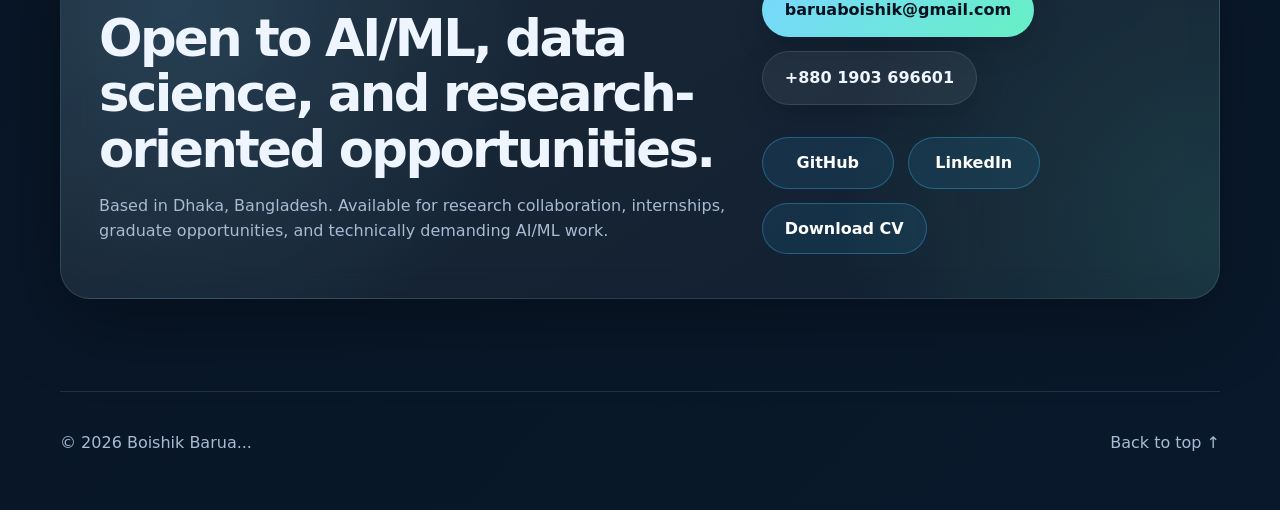
==== commit 5e8921d7: "Updated publications page layout and navigation" ====
--- a/index.html
+++ b/index.html
@@ -366,7 +366,7 @@
 
   <footer class="site-footer">
     <div class="container footer-inner">
-      <p>© <span id="currentYear"></span> Boishik Barua.</p>
+      <p>© <span id="currentYear"></span> Boishik Barua...</p>
       <a href="#top">Back to top ↑</a>
     </div>
   </footer>
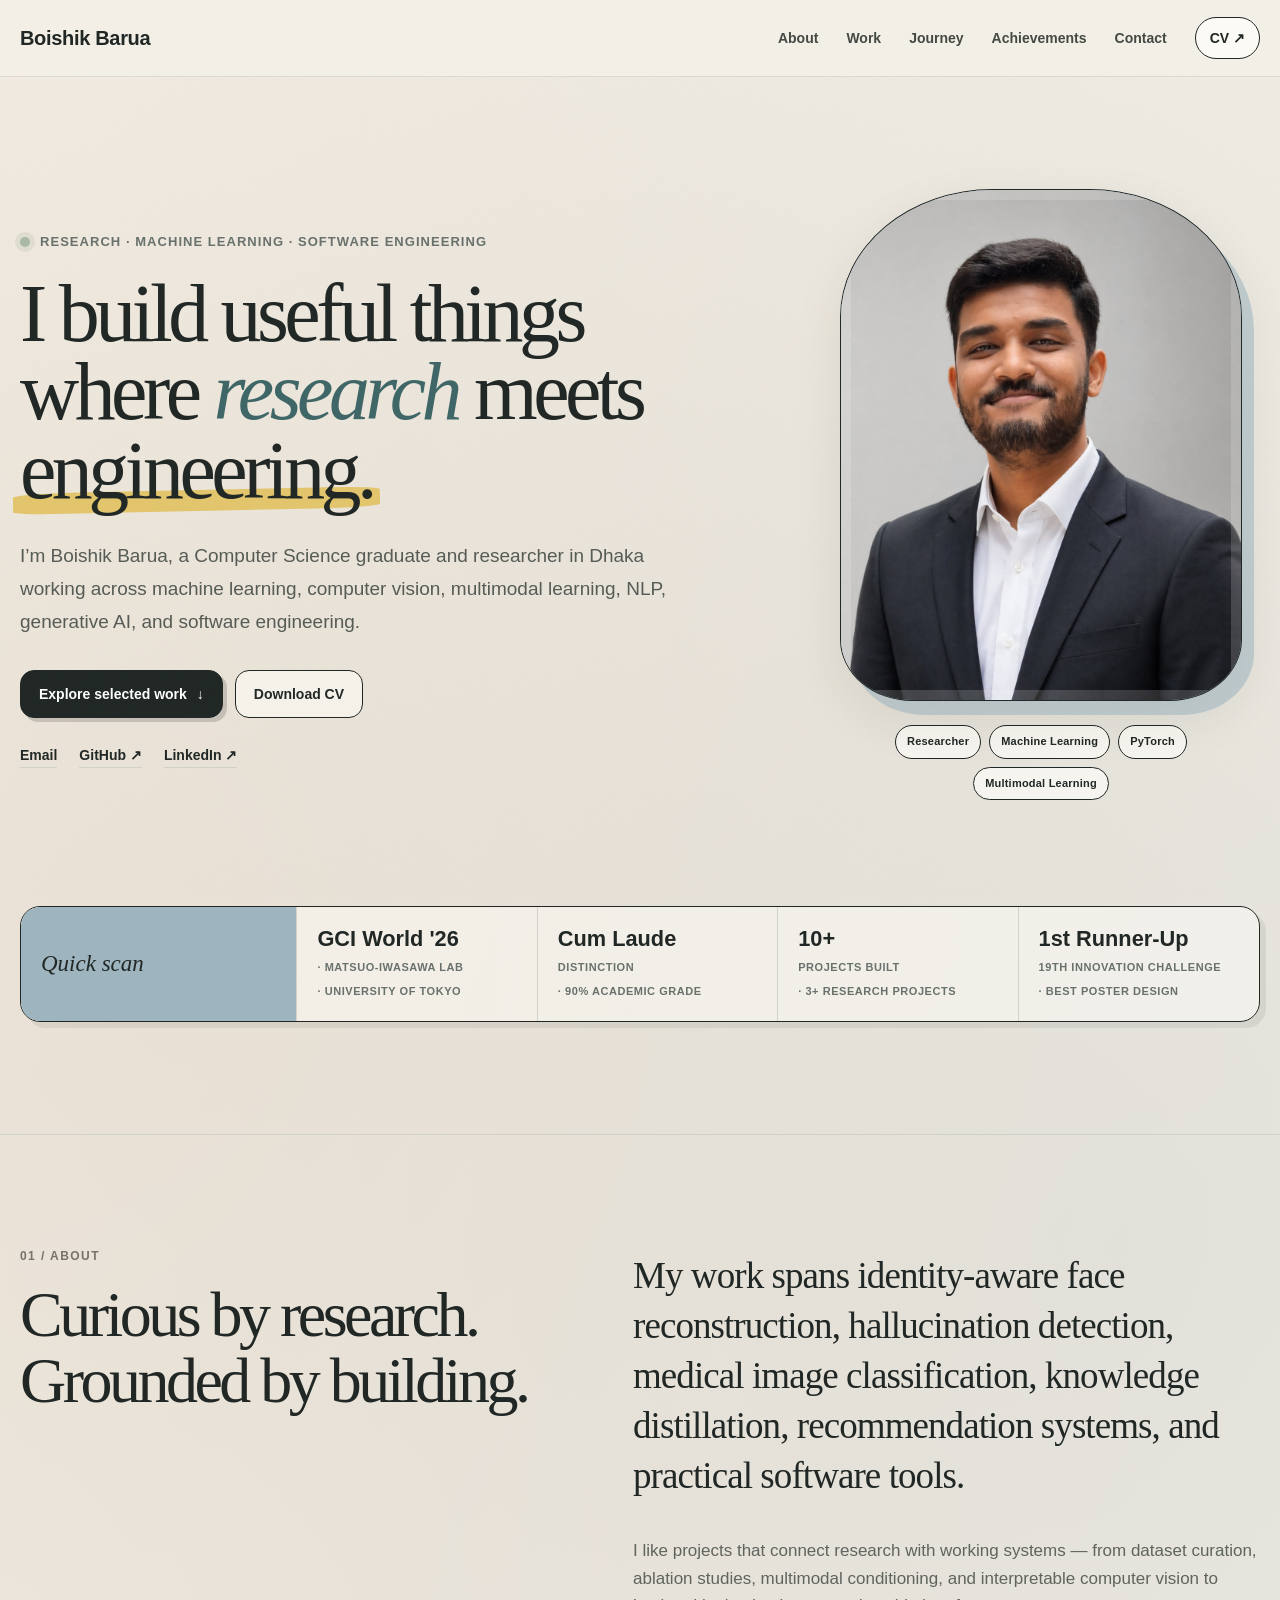
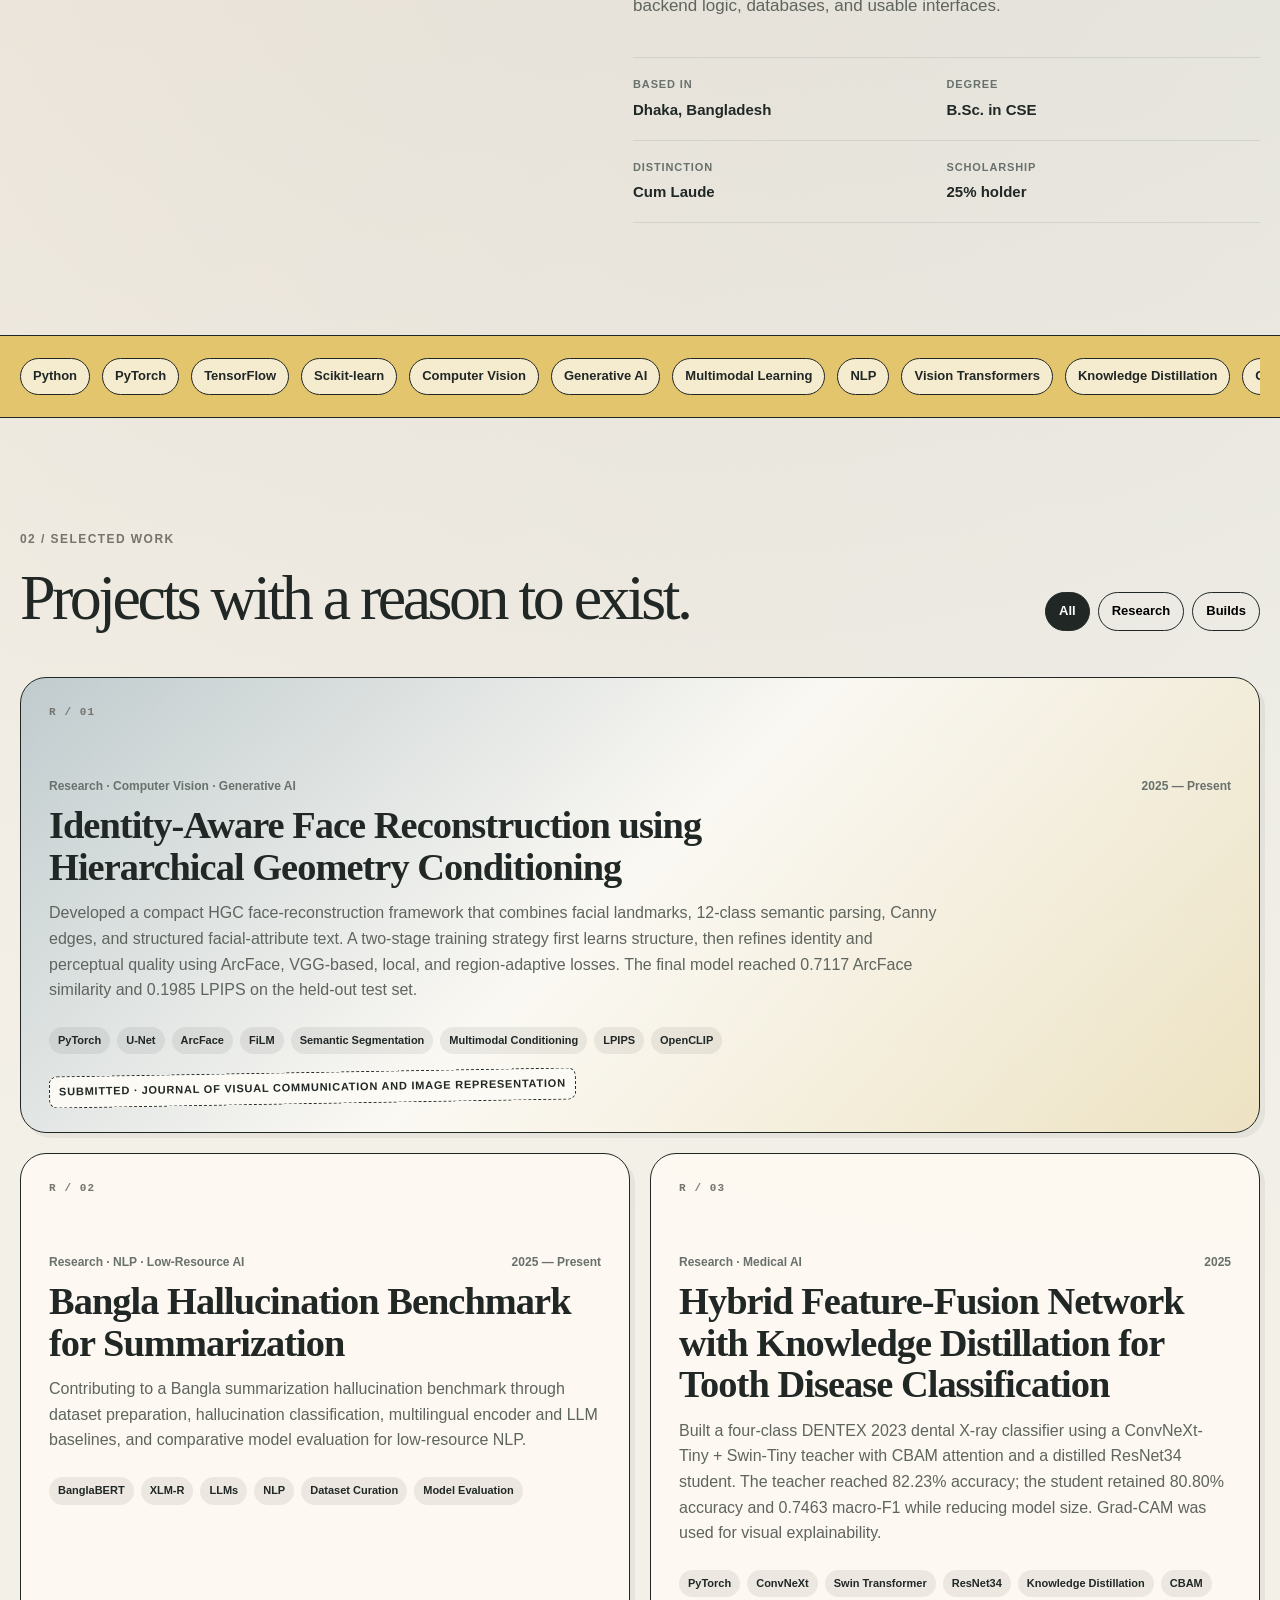
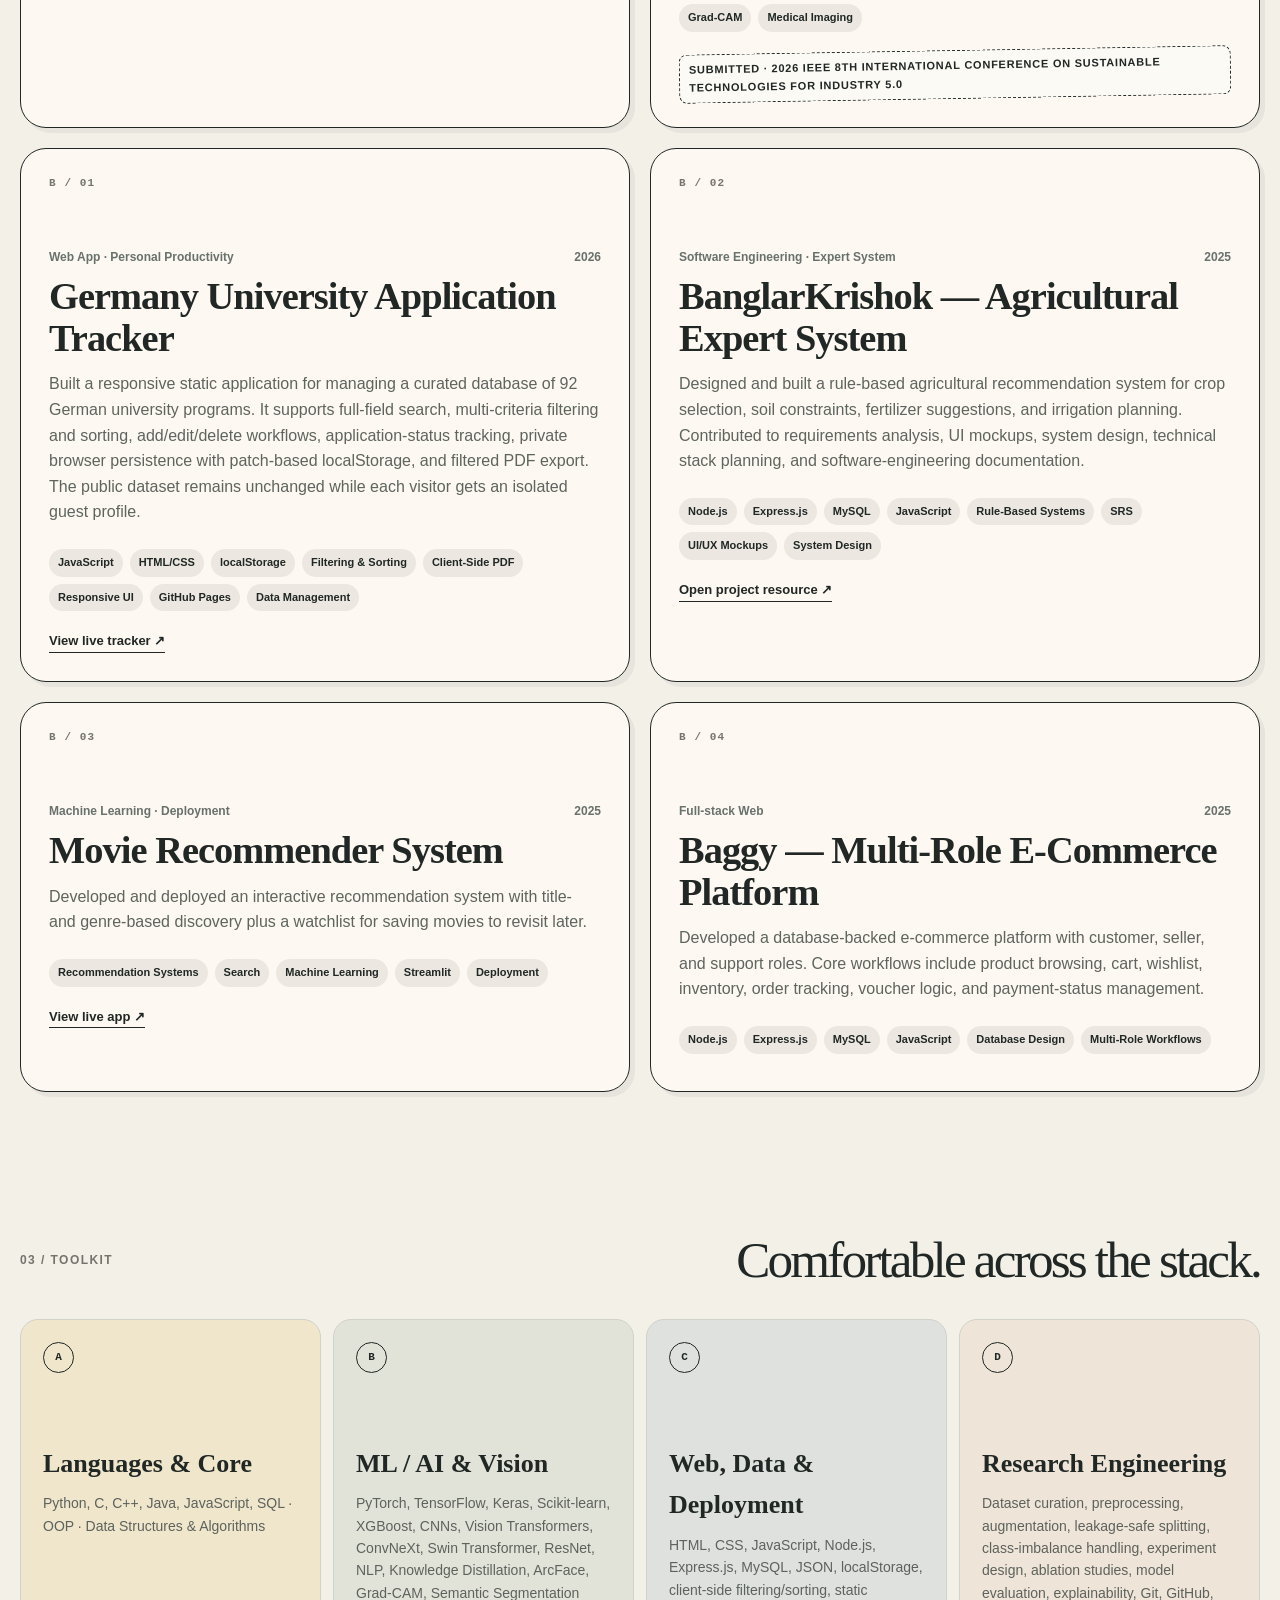
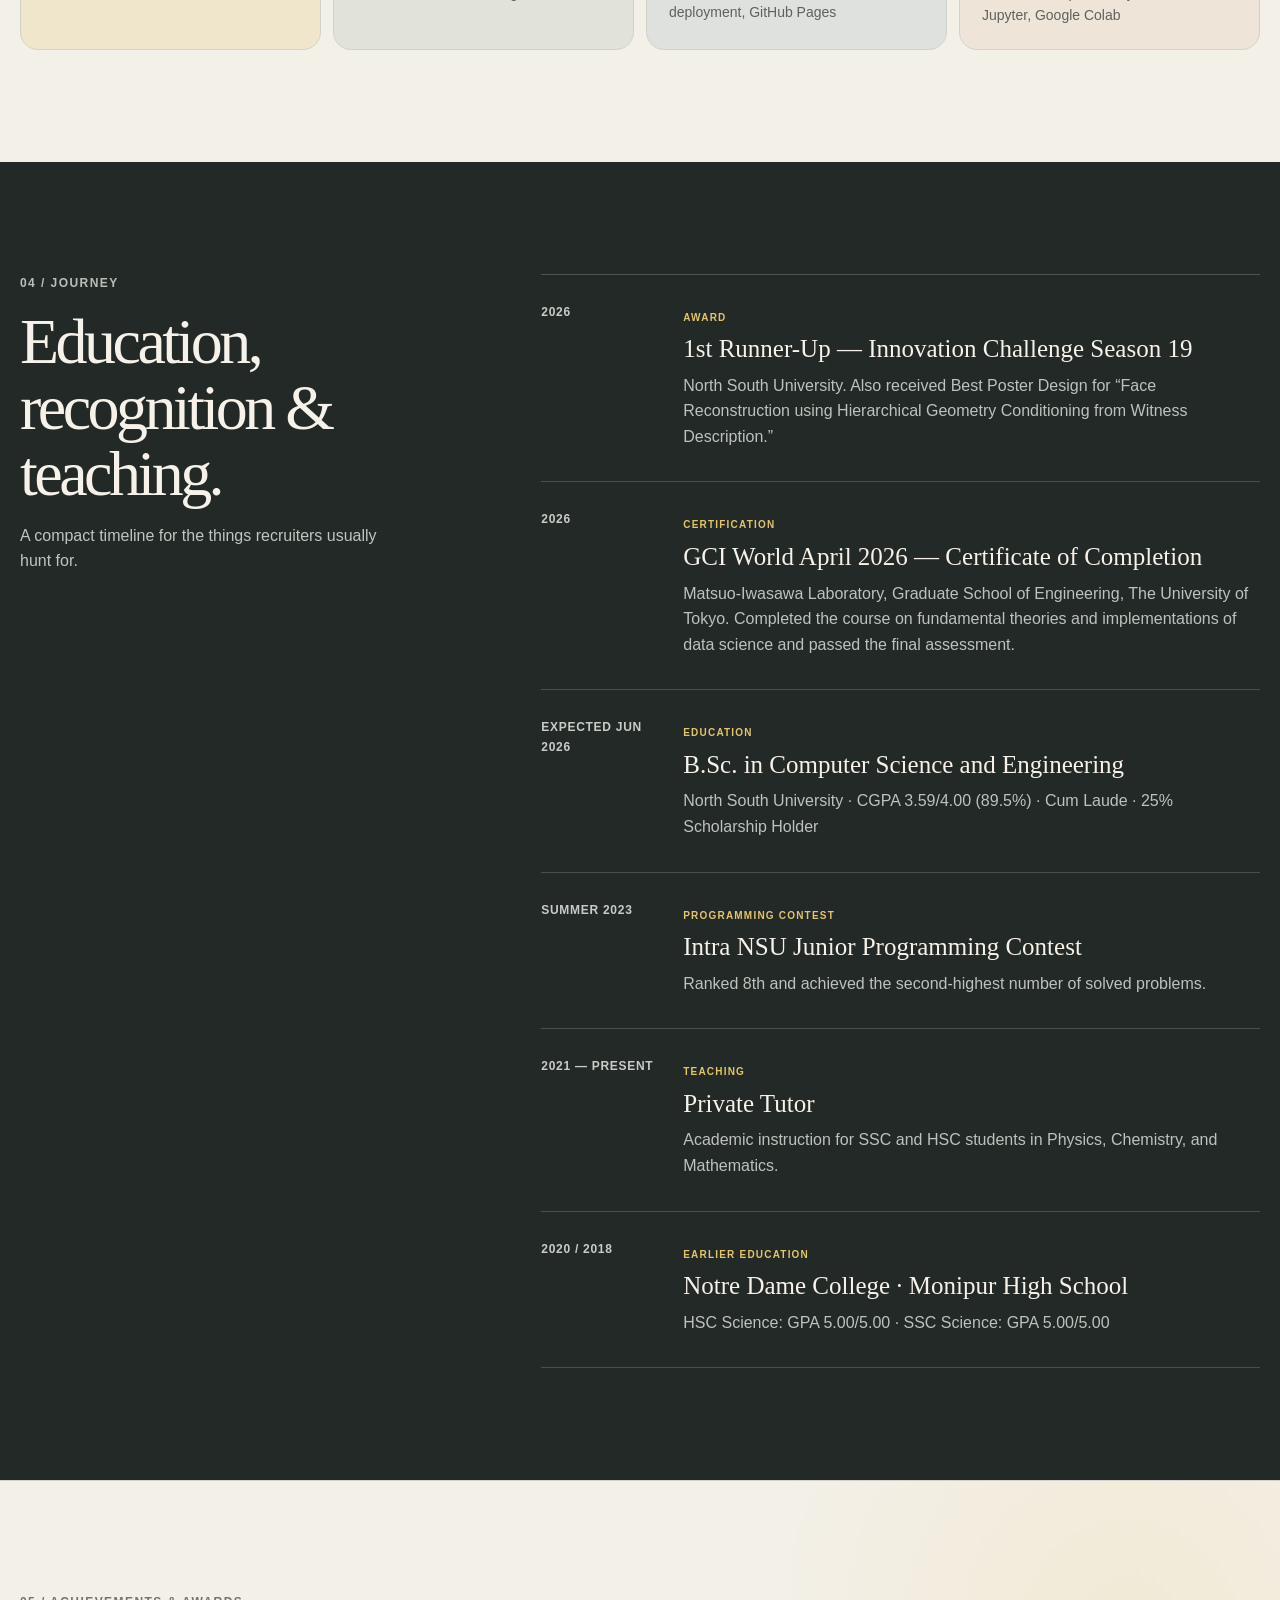
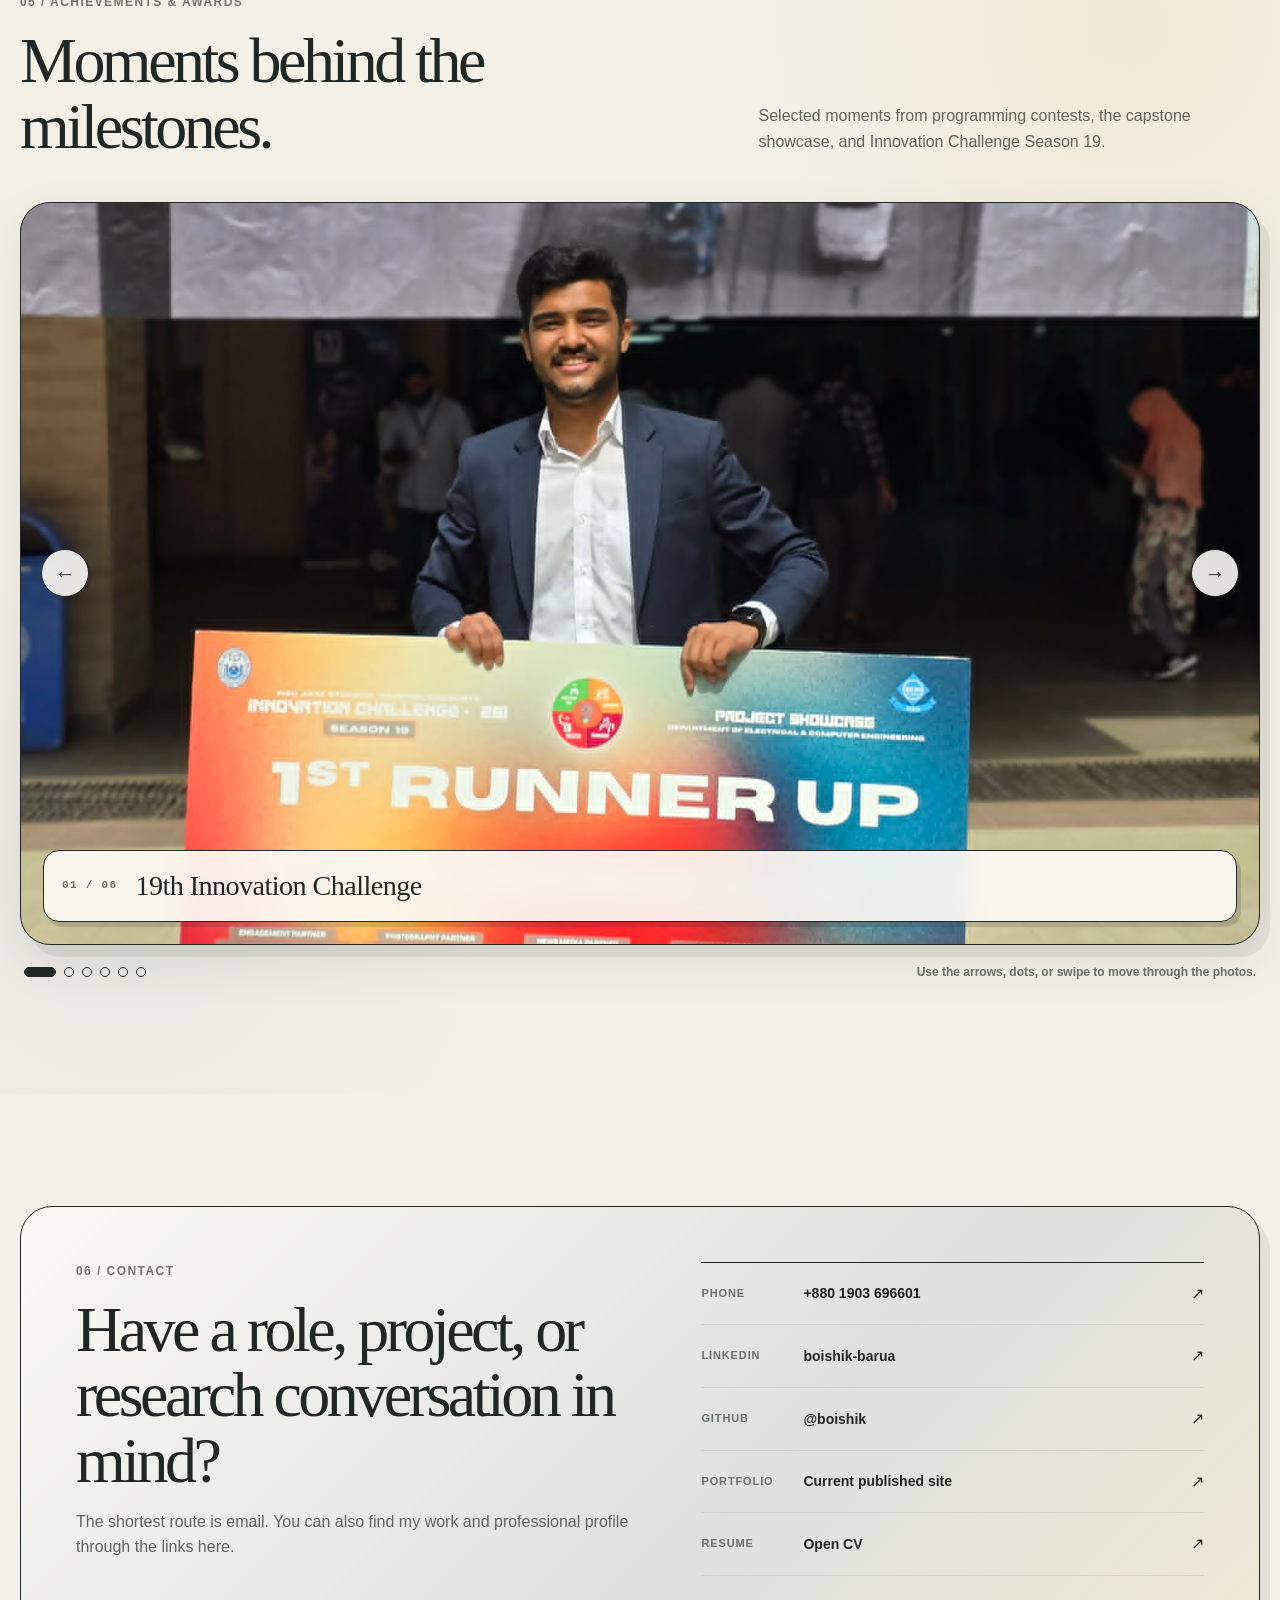
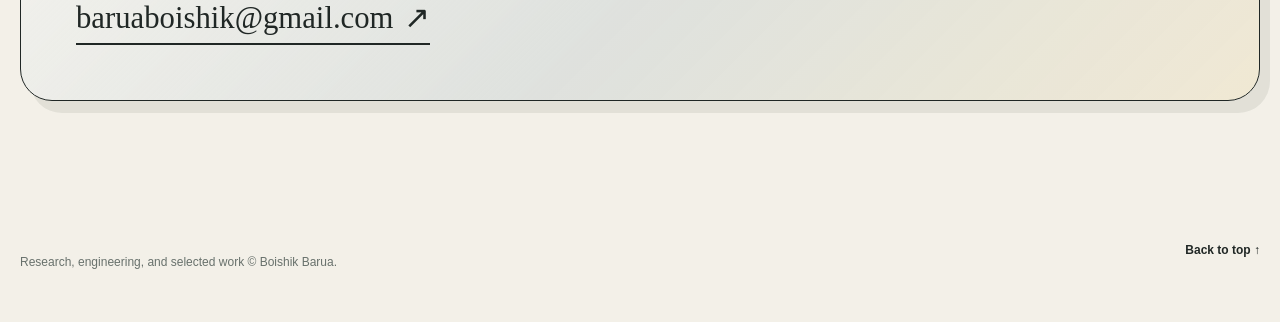
==== commit aa7fe388: "Fix GitHub Pages root structure" ====
--- a/index.html
+++ b/index.html
@@ -1,380 +1,489 @@
 <!DOCTYPE html>
+
 <html lang="en">
 
 <head>
-  <meta charset="UTF-8" />
-  <meta name="viewport" content="width=device-width, initial-scale=1.0" />
-  <meta name="description" content="Boishik Barua — AI, Machine Learning, Data Science and Full-Stack Portfolio." />
-  <meta name="author" content="Boishik Barua" />
-  <title>Boishik Barua | AI • ML • Data Science Portfolio</title>
-  <link rel="stylesheet" href="styles.css" />
+    <meta charset="utf-8" />
+    <meta content="width=device-width, initial-scale=1" name="viewport" />
+    <meta
+        content="Portfolio of Boishik Barua — Computer Science graduate and researcher working across machine learning, computer vision, multimodal learning, NLP, generative AI, and software engineering."
+        name="description" />
+    <meta content="#f3f0e8" name="theme-color" />
+    <title>Boishik Barua — Portfolio</title>
+    <link href="assets/favicon.svg" rel="icon" type="image/svg+xml" />
+    <link href="styles.css" rel="stylesheet" />
 </head>
 
 <body id="top">
-  <div class="page-glow glow-one"></div>
-  <div class="page-glow glow-two"></div>
+    <a class="skip-link" href="#main">Skip to content</a>
+    <header class="site-header">
+        <div class="nav-wrap container">
+            <a aria-label="Boishik Barua home" class="brand" href="#top">
+                <span class="brand-name">Boishik Barua</span>
+            </a>
+            <button aria-controls="primary-nav" aria-expanded="false" aria-label="Open navigation" class="nav-toggle"
+                type="button">
+                <span></span><span></span>
+            </button>
+            <nav aria-label="Primary navigation" class="primary-nav" id="primary-nav">
+                <a href="#about">About</a>
+                <a href="#work">Work</a>
+                <a href="#journey">Journey</a>
+                <a href="#achievements">Achievements</a><a href="#contact">Contact</a>
+                <a class="nav-resume" href="assets/Boishik_Barua_CV.pdf" rel="noopener" target="_blank">CV ↗</a>
+            </nav>
+        </div>
+    </header>
+    <main id="main">
+        <section class="hero section-pad">
+            <div class="container hero-grid">
+                <div class="hero-copy reveal">
+                    <p class="eyebrow"><span class="eyebrow-dot"></span> Research · Machine Learning · Software
+                        Engineering</p>
+                    <h1>I build useful things where <em>research</em> meets <span class="marker">engineering.</span>
+                    </h1>
+                    <p class="hero-lede">I’m Boishik Barua, a Computer Science graduate and researcher in Dhaka working
+                        across machine learning, computer vision, multimodal learning, NLP, generative AI, and software
+                        engineering.</p>
+                    <div class="hero-actions">
+                        <a class="btn btn-primary" href="#work">Explore selected work <span
+                                aria-hidden="true">↓</span></a>
+                        <a class="btn btn-ghost" download="" href="assets/Boishik_Barua_CV.pdf">Download CV</a>
+                    </div>
+                    <div aria-label="Contact links" class="hero-links">
+                        <a href="mailto:baruaboishik@gmail.com">Email</a>
+                        <a href="https://github.com/boishik" rel="noopener" target="_blank">GitHub ↗</a>
+                        <a href="https://www.linkedin.com/in/boishik-barua/" rel="noopener" target="_blank">LinkedIn
+                            ↗</a>
+                    </div>
+                </div>
+                <div aria-label="Portrait of Boishik Barua" class="portrait-wrap reveal">
+                    <div class="portrait-card">
+                        <img alt="Boishik Barua in a dark suit and white shirt" src="assets/boishik-barua.jpeg" />
+                    </div>
+                    <div aria-label="Professional focus areas" class="portrait-keywords">
+                        <span>Researcher</span>
+                        <span>Machine Learning</span>
+                        <span>PyTorch</span>
+                        <span>Multimodal Learning</span>
+                    </div>
+                </div>
+            </div>
+            <div aria-label="Recruiter snapshot" class="container snapshot reveal">
+                <div class="snapshot-title">Quick scan</div>
 
-  <header class="site-header" id="top">
-    <nav class="navbar container" aria-label="Primary navigation">
-      <a class="brand" href="#top" aria-label="Boishik Barua home">
-        <!-- <span class="brand-mark">BB</span> -->
-        <span class="brand-text">
-          <h3>Boishik Barua</h3>
-        </span>
-      </a>
-
-      <button class="menu-toggle" id="menuToggle" type="button" aria-expanded="false" aria-controls="navLinks">
-        <span></span><span></span><span></span>
-        <span class="sr-only">Toggle menu</span>
-      </button>
-
-      <div class="nav-links" id="navLinks">
-        <a href="#about">About</a>
-        <a href="#skills">Skills</a>
-        <a href="#projects">Projects</a>
-        <a href="#awards">Awards</a>
-        <a href="publications.html">Publication</a>
-        <a href="#contact" class="nav-cta">Contact</a>
-        <a href="assets/docs/Boishik_Barua_CV.pdf" download class="nav-cta">Download CV</a>
-      </div>
-    </nav>
-  </header>
-
-  <main>
-    <section class="hero section container" id="home">
-      <div class="hero-copy reveal">
-        <p class="eyebrow">AI / ML / Data Science / Computer Vision</p>
-        <h1>
-          Building intelligent systems that connect
-          <span class="gradient-text">research, data, and real-world products.</span>
-        </h1>
-        <p class="hero-intro">
-          I’m <strong>Boishik Barua</strong>, a final-year Computer Science and Engineering student focused on
-          artificial intelligence, machine learning, computer vision, NLP, and scalable web systems.
-        </p>
-
-        <div class="hero-actions">
-          <a class="btn btn-primary" href="#projects">Explore Projects</a>
-          <a class="btn btn-secondary" href="assets/docs/Boishik_Barua_CV.pdf" download>Download CV</a>
+                <div class="snapshot-item"><strong>GCI World '26</strong><span>· Matsuo-Iwasawa Lab</span><span>·
+                        University of Tokyo</span></div>
+                <div class="snapshot-item"><strong>Cum Laude</strong><span>Distinction</span><span>· 90% Academic
+                        Grade</span></div>
+                <div class="snapshot-item"><strong>10+</strong><span>Projects built</span><span>· 3+ Research
+                        Projects</span></div>
+                <div class="snapshot-item"><strong>1st Runner-Up</strong><span>19th Innovation Challenge</span> <span>·
+                        Best Poster Design</span>
+                </div>
+            </div>
+        </section>
+        <section class="about section-pad" id="about">
+            <div class="container about-grid">
+                <div class="section-heading reveal">
+                    <p class="section-kicker">01 / About</p>
+                    <h2>Curious by research.<br />Grounded by building.</h2>
+                </div>
+                <div class="about-copy reveal">
+                    <p class="large-copy">My work spans identity-aware face reconstruction, hallucination detection,
+                        medical image classification, knowledge distillation, recommendation systems, and practical
+                        software tools.</p>
+                    <p>I like projects that connect research with working systems — from dataset curation, ablation
+                        studies, multimodal conditioning, and interpretable computer vision to backend logic, databases,
+                        and usable interfaces.</p>
+                    <div class="mini-facts">
+                        <div><span>Based in</span><strong>Dhaka, Bangladesh</strong></div>
+                        <div><span>Degree</span><strong>B.Sc. in CSE</strong></div>
+                        <div><span>Distinction</span><strong>Cum Laude</strong></div>
+                        <div><span>Scholarship</span><strong>25% holder</strong></div>
+                    </div>
+                </div>
+            </div>
+        </section>
+        <section aria-label="Core technical skills" class="skills-strip">
+            <div class="container skill-marquee">
+                <span>Python</span><span>PyTorch</span><span>TensorFlow</span><span>Scikit-learn</span><span>Computer
+                    Vision</span><span>Generative AI</span><span>Multimodal Learning</span><span>NLP</span><span>Vision
+                    Transformers</span><span>Knowledge Distillation</span><span>Grad-CAM</span><span>Semantic
+                    Segmentation</span><span>Model Evaluation</span><span>Data
+                    Augmentation</span><span>Node.js</span><span>Express.js</span><span>MySQL</span><span>JavaScript</span><span>Git
+                    &amp; GitHub</span>
+            </div>
+        </section>
+        <section class="work section-pad" id="work">
+            <div class="container">
+                <div class="work-top reveal">
+                    <div>
+                        <p class="section-kicker">02 / Selected work</p>
+                        <h2>Projects with a reason to exist.</h2>
+                    </div>
+                    <div aria-label="Filter projects" class="filter-bar" role="group">
+                        <button class="filter-btn active" data-filter="all" type="button">All</button>
+                        <button class="filter-btn" data-filter="research" type="button">Research</button>
+                        <button class="filter-btn" data-filter="build" type="button">Builds</button>
+                    </div>
+                </div>
+                <div class="project-grid">
+                    <article class="project-card featured reveal" data-category="research">
+                        <div class="project-index">R / 01</div>
+                        <div class="project-content">
+                            <div class="project-meta"><span>Research · Computer Vision · Generative AI</span><span>2025
+                                    — Present</span></div>
+                            <h3>Identity-Aware Face Reconstruction using Hierarchical Geometry Conditioning</h3>
+                            <p>Developed a compact HGC face-reconstruction framework that combines facial landmarks,
+                                12-class semantic parsing, Canny edges, and structured facial-attribute text. A
+                                two-stage training strategy first learns structure, then refines identity and perceptual
+                                quality using ArcFace, VGG-based, local, and region-adaptive losses. The final model
+                                reached 0.7117 ArcFace similarity and 0.1985 LPIPS on the held-out test set.</p>
+                            <div class="tag-row">
+                                <span>PyTorch</span><span>U-Net</span><span>ArcFace</span><span>FiLM</span><span>Semantic
+                                    Segmentation</span><span>Multimodal
+                                    Conditioning</span><span>LPIPS</span><span>OpenCLIP</span>
+                            </div>
+                            <div class="project-status">Submitted · Journal of Visual Communication and Image
+                                Representation</div>
+                        </div>
+                    </article>
+                    <article class="project-card reveal" data-category="research">
+                        <div class="project-index">R / 02</div>
+                        <div class="project-content">
+                            <div class="project-meta"><span>Research · NLP · Low-Resource AI</span><span>2025 —
+                                    Present</span></div>
+                            <h3>Bangla Hallucination Benchmark for Summarization</h3>
+                            <p>Contributing to a Bangla summarization hallucination benchmark through dataset
+                                preparation, hallucination classification, multilingual encoder and LLM baselines, and
+                                comparative model evaluation for low-resource NLP.</p>
+                            <div class="tag-row">
+                                <span>BanglaBERT</span><span>XLM-R</span><span>LLMs</span><span>NLP</span><span>Dataset
+                                    Curation</span><span>Model Evaluation</span>
+                            </div>
+                        </div>
+                    </article>
+                    <article class="project-card reveal" data-category="research">
+                        <div class="project-index">R / 03</div>
+                        <div class="project-content">
+                            <div class="project-meta"><span>Research · Medical AI</span><span>2025</span></div>
+                            <h3>Hybrid Feature-Fusion Network with Knowledge Distillation for Tooth Disease
+                                Classification</h3>
+                            <p>Built a four-class DENTEX 2023 dental X-ray classifier using a ConvNeXt-Tiny + Swin-Tiny
+                                teacher with CBAM attention and a distilled ResNet34 student. The teacher reached 82.23%
+                                accuracy; the student retained 80.80% accuracy and 0.7463 macro-F1 while reducing model
+                                size. Grad-CAM was used for visual explainability.</p>
+                            <div class="tag-row"><span>PyTorch</span><span>ConvNeXt</span><span>Swin
+                                    Transformer</span><span>ResNet34</span><span>Knowledge
+                                    Distillation</span><span>CBAM</span><span>Grad-CAM</span><span>Medical
+                                    Imaging</span></div>
+                            <div class="project-status">Submitted · 2026 IEEE 8th International Conference on
+                                Sustainable Technologies for Industry 5.0</div>
+                        </div>
+                    </article>
+                    <article class="project-card reveal" data-category="build">
+                        <div class="project-index">B / 01</div>
+                        <div class="project-content">
+                            <div class="project-meta"><span>Web App · Personal Productivity</span><span>2026</span>
+                            </div>
+                            <h3>Germany University Application Tracker</h3>
+                            <p>Built a responsive static application for managing a curated database of 92 German
+                                university programs. It supports full-field search, multi-criteria filtering and
+                                sorting, add/edit/delete workflows, application-status tracking, private browser
+                                persistence with patch-based localStorage, and filtered PDF export. The public dataset
+                                remains unchanged while each visitor gets an isolated guest profile.</p>
+                            <div class="tag-row">
+                                <span>JavaScript</span><span>HTML/CSS</span><span>localStorage</span><span>Filtering
+                                    &amp; Sorting</span><span>Client-Side PDF</span><span>Responsive
+                                    UI</span><span>GitHub Pages</span><span>Data Management</span>
+                            </div>
+                            <a class="project-link" href="https://boishik.github.io/germany-university-tracker-public/"
+                                rel="noopener" target="_blank">View live tracker ↗</a>
+                        </div>
+                    </article>
+                    <article class="project-card reveal" data-category="build">
+                        <div class="project-index">B / 02</div>
+                        <div class="project-content">
+                            <div class="project-meta"><span>Software Engineering · Expert System</span><span>2025</span>
+                            </div>
+                            <h3>BanglarKrishok — Agricultural Expert System</h3>
+                            <p>Designed and built a rule-based agricultural recommendation system for crop selection,
+                                soil constraints, fertilizer suggestions, and irrigation planning. Contributed to
+                                requirements analysis, UI mockups, system design, technical stack planning, and
+                                software-engineering documentation.</p>
+                            <div class="tag-row">
+                                <span>Node.js</span><span>Express.js</span><span>MySQL</span><span>JavaScript</span><span>Rule-Based
+                                    Systems</span><span>SRS</span><span>UI/UX Mockups</span><span>System Design</span>
+                            </div>
+                            <a class="project-link"
+                                href="https://drive.google.com/file/d/10CcM0jQiQCLXurxE34aKCkslizbjFD1e/view?usp=drive_link"
+                                rel="noopener" target="_blank">Open project resource ↗</a>
+                        </div>
+                    </article>
+                    <article class="project-card reveal" data-category="build">
+                        <div class="project-index">B / 03</div>
+                        <div class="project-content">
+                            <div class="project-meta"><span>Machine Learning · Deployment</span><span>2025</span></div>
+                            <h3>Movie Recommender System</h3>
+                            <p>Developed and deployed an interactive recommendation system with title- and genre-based
+                                discovery plus a watchlist for saving movies to revisit later.</p>
+                            <div class="tag-row"><span>Recommendation Systems</span><span>Search</span><span>Machine
+                                    Learning</span><span>Streamlit</span><span>Deployment</span></div>
+                            <a class="project-link" href="https://movie-recommender-system-boishik.streamlit.app/"
+                                rel="noopener" target="_blank">View live app ↗</a>
+                        </div>
+                    </article>
+                    <article class="project-card reveal" data-category="build">
+                        <div class="project-index">B / 04</div>
+                        <div class="project-content">
+                            <div class="project-meta"><span>Full-stack Web</span><span>2025</span></div>
+                            <h3>Baggy — Multi-Role E-Commerce Platform</h3>
+                            <p>Developed a database-backed e-commerce platform with customer, seller, and support roles.
+                                Core workflows include product browsing, cart, wishlist, inventory, order tracking,
+                                voucher logic, and payment-status management.</p>
+                            <div class="tag-row">
+                                <span>Node.js</span><span>Express.js</span><span>MySQL</span><span>JavaScript</span><span>Database
+                                    Design</span><span>Multi-Role Workflows</span>
+                            </div>
+                        </div>
+                    </article>
+                </div>
+            </div>
+        </section>
+        <section class="toolkit section-pad">
+            <div class="container">
+                <div class="section-heading compact reveal">
+                    <p class="section-kicker">03 / Toolkit</p>
+                    <h2>Comfortable across the stack.</h2>
+                </div>
+                <div class="toolkit-grid">
+                    <article class="tool-card reveal"><span class="tool-no">A</span>
+                        <h3>Languages &amp; Core</h3>
+                        <p>Python, C, C++, Java, JavaScript, SQL · OOP · Data Structures &amp; Algorithms</p>
+                    </article>
+                    <article class="tool-card reveal"><span class="tool-no">B</span>
+                        <h3>ML / AI &amp; Vision</h3>
+                        <p>PyTorch, TensorFlow, Keras, Scikit-learn, XGBoost, CNNs, Vision Transformers, ConvNeXt, Swin
+                            Transformer, ResNet, NLP, Knowledge Distillation, ArcFace, Grad-CAM, Semantic Segmentation
+                        </p>
+                    </article>
+                    <article class="tool-card reveal"><span class="tool-no">C</span>
+                        <h3>Web, Data &amp; Deployment</h3>
+                        <p>HTML, CSS, JavaScript, Node.js, Express.js, MySQL, JSON, localStorage, client-side
+                            filtering/sorting, static deployment, GitHub Pages</p>
+                    </article>
+                    <article class="tool-card reveal"><span class="tool-no">D</span>
+                        <h3>Research Engineering</h3>
+                        <p>Dataset curation, preprocessing, augmentation, leakage-safe splitting, class-imbalance
+                            handling, experiment design, ablation studies, model evaluation, explainability, Git,
+                            GitHub, Jupyter, Google Colab</p>
+                    </article>
+                </div>
+            </div>
+        </section>
+        <section class="journey section-pad" id="journey">
+            <div class="container journey-grid">
+                <div class="section-heading sticky-heading reveal">
+                    <p class="section-kicker">04 / Journey</p>
+                    <h2>Education, recognition &amp; teaching.</h2>
+                    <p class="heading-note">A compact timeline for the things recruiters usually hunt for.</p>
+                </div>
+                <div class="timeline">
+                    <article class="timeline-item reveal">
+                        <div class="timeline-year">2026</div>
+                        <div class="timeline-body">
+                            <span class="timeline-type">Award</span>
+                            <h3>1st Runner-Up — Innovation Challenge Season 19</h3>
+                            <p>North South University. Also received Best Poster Design for “Face Reconstruction using
+                                Hierarchical Geometry Conditioning from Witness Description.”</p>
+                        </div>
+                    </article>
+                    <article class="timeline-item reveal">
+                        <div class="timeline-year">2026</div>
+                        <div class="timeline-body">
+                            <span class="timeline-type">Certification</span>
+                            <h3>GCI World April 2026 — Certificate of Completion</h3>
+                            <p>Matsuo-Iwasawa Laboratory, Graduate School of Engineering, The University of Tokyo.
+                                Completed the course on fundamental theories and implementations of data science and
+                                passed the final assessment.</p>
+                        </div>
+                    </article>
+                    <article class="timeline-item reveal">
+                        <div class="timeline-year">Expected Jun 2026</div>
+                        <div class="timeline-body">
+                            <span class="timeline-type">Education</span>
+                            <h3>B.Sc. in Computer Science and Engineering</h3>
+                            <p>North South University · CGPA 3.59/4.00 (89.5%) · Cum Laude · 25% Scholarship Holder</p>
+                        </div>
+                    </article>
+                    <article class="timeline-item reveal">
+                        <div class="timeline-year">Summer 2023</div>
+                        <div class="timeline-body">
+                            <span class="timeline-type">Programming Contest</span>
+                            <h3>Intra NSU Junior Programming Contest</h3>
+                            <p>Ranked 8th and achieved the second-highest number of solved problems.</p>
+                        </div>
+                    </article>
+                    <article class="timeline-item reveal">
+                        <div class="timeline-year">2021 — Present</div>
+                        <div class="timeline-body">
+                            <span class="timeline-type">Teaching</span>
+                            <h3>Private Tutor</h3>
+                            <p>Academic instruction for SSC and HSC students in Physics, Chemistry, and Mathematics.</p>
+                        </div>
+                    </article>
+                    <article class="timeline-item reveal">
+                        <div class="timeline-year">2020 / 2018</div>
+                        <div class="timeline-body">
+                            <span class="timeline-type">Earlier education</span>
+                            <h3>Notre Dame College · Monipur High School</h3>
+                            <p>HSC Science: GPA 5.00/5.00 · SSC Science: GPA 5.00/5.00</p>
+                        </div>
+                    </article>
+                </div>
+            </div>
+        </section>
+        <section class="achievements section-pad" id="achievements">
+            <div class="container">
+                <div class="achievements-top reveal">
+                    <div>
+                        <p class="section-kicker">05 / Achievements &amp; Awards</p>
+                        <h2>Moments behind the milestones.</h2>
+                    </div>
+                    <p class="achievements-intro">Selected moments from programming contests, the capstone showcase, and
+                        Innovation Challenge Season 19.</p>
+                </div>
+                <div aria-label="Achievements and awards photo slider" class="achievement-slider reveal"
+                    data-achievement-slider="">
+                    <div class="achievement-stage">
+                        <figure aria-hidden="false" class="achievement-slide is-active" data-slide-index="0">
+                            <div class="achievement-visual">
+                                <img alt="" aria-hidden="true" class="achievement-backdrop"
+                                    src="assets/achievements/19th-innovation-challenge.jpeg" />
+                                <img alt="19th Innovation Challenge" class="achievement-image" decoding="async"
+                                    loading="eager" src="assets/achievements/19th-innovation-challenge.jpeg" />
+                            </div>
+                            <figcaption>
+                                <span class="achievement-count">01 / 06</span>
+                                <strong>19th Innovation Challenge</strong>
+                            </figcaption>
+                        </figure>
+                        <figure aria-hidden="true" class="achievement-slide" data-slide-index="1">
+                            <div class="achievement-visual">
+                                <img alt="" aria-hidden="true" class="achievement-backdrop"
+                                    src="assets/achievements/capstone-spring-26.jpeg" />
+                                <img alt="Capstone Spring 26" class="achievement-image" decoding="async" loading="lazy"
+                                    src="assets/achievements/capstone-spring-26.jpeg" />
+                            </div>
+                            <figcaption>
+                                <span class="achievement-count">02 / 06</span>
+                                <strong>Capstone Spring 26</strong>
+                            </figcaption>
+                        </figure>
+                        <figure aria-hidden="true" class="achievement-slide" data-slide-index="2">
+                            <div class="achievement-visual">
+                                <img alt="" aria-hidden="true" class="achievement-backdrop"
+                                    src="assets/achievements/judgement-capstone-spring-26.jpeg" />
+                                <img alt="Judgement Capstone Spring 26" class="achievement-image" decoding="async"
+                                    loading="lazy" src="assets/achievements/judgement-capstone-spring-26.jpeg" />
+                            </div>
+                            <figcaption>
+                                <span class="achievement-count">03 / 06</span>
+                                <strong>Judgement Capstone Spring 26</strong>
+                            </figcaption>
+                        </figure>
+                        <figure aria-hidden="true" class="achievement-slide" data-slide-index="3">
+                            <div class="achievement-visual">
+                                <img alt="" aria-hidden="true" class="achievement-backdrop"
+                                    src="assets/achievements/award-ceremony-with-vice-chancellor.jpeg" />
+                                <img alt="Award Ceremony With Vice Chancellor" class="achievement-image"
+                                    decoding="async" loading="lazy"
+                                    src="assets/achievements/award-ceremony-with-vice-chancellor.jpeg" />
+                            </div>
+                            <figcaption>
+                                <span class="achievement-count">04 / 06</span>
+                                <strong>Award Ceremony With Vice Chancellor</strong>
+                            </figcaption>
+                        </figure>
+                        <figure aria-hidden="true" class="achievement-slide" data-slide-index="4">
+                            <div class="achievement-visual">
+                                <img alt="" aria-hidden="true" class="achievement-backdrop"
+                                    src="assets/achievements/awards-capstone-spring-26.jpeg" />
+                                <img alt="Awards Capstone Spring 26" class="achievement-image" decoding="async"
+                                    loading="lazy" src="assets/achievements/awards-capstone-spring-26.jpeg" />
+                            </div>
+                            <figcaption>
+                                <span class="achievement-count">05 / 06</span>
+                                <strong>Awards Capstone Spring 26</strong>
+                            </figcaption>
+                        </figure>
+                        <figure aria-hidden="true" class="achievement-slide fit-white" data-slide-index="5">
+                            <div class="achievement-visual">
+                                <img alt="" aria-hidden="true" class="achievement-backdrop"
+                                    src="assets/achievements/intra-nsu-junior-programming-contest-2024.png" />
+                                <img alt="GCL Certificate" class="achievement-image" decoding="async" loading="lazy"
+                                    src="assets/achievements/GCL World 26 Cecrtificate.png" />
+                            </div>
+                            <figcaption>
+                                <span class="achievement-count">06 / 06</span>
+                                <strong>GCL World 26 Graduate - University of Tokyo</strong>
+                            </figcaption>
+                        </figure><button aria-label="Previous achievement" class="achievement-arrow achievement-prev"
+                            type="button"><span aria-hidden="true">←</span></button>
+                        <button aria-label="Next achievement" class="achievement-arrow achievement-next"
+                            type="button"><span aria-hidden="true">→</span></button>
+                    </div>
+                    <div class="achievement-slider-footer">
+                        <div aria-label="Choose achievement photo" class="achievement-dots" role="group"><button
+                                aria-current="true" aria-label="Show 19th Innovation Challenge"
+                                class="achievement-dot is-active" data-slide-to="0" type="button"></button><button
+                                aria-current="false" aria-label="Show Capstone Spring 26" class="achievement-dot"
+                                data-slide-to="1" type="button"></button><button aria-current="false"
+                                aria-label="Show Judgement Capstone Spring 26" class="achievement-dot" data-slide-to="2"
+                                type="button"></button><button aria-current="false"
+                                aria-label="Show Award Ceremony With Vice Chancellor" class="achievement-dot"
+                                data-slide-to="3" type="button"></button><button aria-current="false"
+                                aria-label="Show Awards Capstone Spring 26" class="achievement-dot" data-slide-to="4"
+                                type="button"></button><button aria-current="false"
+                                aria-label="Show Intra NSU Junior Programming Contest 2024" class="achievement-dot"
+                                data-slide-to="5" type="button"></button></div>
+                        <p class="achievement-slider-hint">Use the arrows, dots, or swipe to move through the photos.
+                        </p>
+                    </div>
+                </div>
+            </div>
+        </section>
+        <section class="contact section-pad" id="contact">
+            <div class="container contact-shell reveal">
+                <div class="contact-copy">
+                    <p class="section-kicker">06 / Contact</p>
+                    <h2>Have a role, project, or research conversation in mind?</h2>
+                    <p>The shortest route is email. You can also find my work and professional profile through the links
+                        here.</p>
+                    <a class="email-big" href="mailto:baruaboishik@gmail.com">baruaboishik@gmail.com <span>↗</span></a>
+                </div>
+                <div class="contact-list">
+                    <a href="tel:+8801903696601"><span>Phone</span><strong>+880 1903 696601</strong><i>↗</i></a>
+                    <a href="https://www.linkedin.com/in/boishik-barua/" rel="noopener"
+                        target="_blank"><span>LinkedIn</span><strong>boishik-barua</strong><i>↗</i></a>
+                    <a href="https://github.com/boishik" rel="noopener"
+                        target="_blank"><span>GitHub</span><strong>@boishik</strong><i>↗</i></a>
+                    <a href="https://boishik.github.io/boishik-barua-portfolio/" rel="noopener"
+                        target="_blank"><span>Portfolio</span><strong>Current published site</strong><i>↗</i></a>
+                    <a href="assets/Boishik_Barua_CV.pdf" rel="noopener" target="_blank"><span>Resume</span><strong>Open
+                            CV</strong><i>↗</i></a>
+                </div>
+            </div>
+        </section>
+    </main>
+    <footer class="site-footer">
+        <div class="container footer-inner">
+            <p>Research, engineering, and selected work © Boishik Barua.</p>
+            <a class="back-to-top" href="#top">Back to top ↑</a>
         </div>
-
-        <div class="hero-metrics" aria-label="Portfolio highlights">
-          <article>
-            <strong>AI + Research</strong>
-            <span>Text-to-face, Bangla NLP, medical imaging</span>
-          </article>
-          <article>
-            <strong>2026</strong>
-            <span>Innovation Challenge 1st Runner-Up</span>
-          </article>
-          <article>
-            <strong>3.58 / 4.00 (89.5%)</strong>
-            <span>CGPA • Cum Laude distinction</span>
-          </article>
-        </div>
-      </div>
-
-      <div class="hero-panel reveal">
-        <div class="profile-card">
-          <div class="profile-frame">
-            <img src="assets/images/profile-placeholder.jpeg" alt="Profile placeholder for Boishik Barua" />
-          </div>
-          <div class="profile-info">
-            <h2>Boishik Barua</h2>
-            <p>AI / ML / Data Science Aspirant</p>
-          </div>
-          <div class="focus-grid">
-            <span>Computer Vision</span>
-            <span>NLP</span>
-            <span>PyTorch</span>
-            <span>Full-Stack</span>
-          </div>
-        </div>
-
-        <div class="terminal-card" aria-label="Animated career statement">
-          <div class="terminal-top"><span></span><span></span><span></span></div>
-          <p><span class="terminal-prompt">$</span> <span id="typingText"></span><span class="cursor">|</span></p>
-        </div>
-      </div>
-    </section>
-
-    <section class="section container" id="about">
-      <div class="section-heading reveal">
-        <p class="eyebrow">Profile</p>
-        <h2>About me</h2>
-      </div>
-
-      <div class="about-grid">
-        <article class="glass-card reveal">
-          <p>
-            I work at the intersection of <strong>AI research</strong>, <strong>machine learning engineering</strong>,
-            <strong>data-driven problem solving</strong>, and <strong>software development</strong>. My current
-            interests include
-            controlled image synthesis, hallucination detection for Bangla summarization, explainable medical AI,
-            and practical full-stack systems.
-          </p>
-          <p>
-            My goal is to build technically strong, research-informed solutions that remain useful in real settings.
-          </p>
-        </article>
-
-        <article class="glass-card timeline-card reveal">
-          <h3>Education timeline</h3>
-          <div class="timeline-item">
-            <span>2026</span>
-            <div>
-              <h4>B.Sc. in Computer Science and Engineering</h4>
-              <p>North South University, Dhaka • Expected Jun 2026</p>
-            </div>
-          </div>
-          <div class="timeline-item">
-            <span>2020</span>
-            <div>
-              <h4>Higher Secondary Certificate, Science</h4>
-              <p>Notre Dame College • GPA 5.00 / 5.00</p>
-            </div>
-          </div>
-          <div class="timeline-item">
-            <span>2018</span>
-            <div>
-              <h4>Secondary School Certificate, Science</h4>
-              <p>Monipur High School • GPA 5.00 / 5.00</p>
-            </div>
-          </div>
-        </article>
-      </div>
-    </section>
-
-    <section class="section container" id="skills">
-      <div class="section-heading reveal">
-        <p class="eyebrow">Technical toolkit</p>
-        <h2>Skills aligned with AI, ML, and data science</h2>
-      </div>
-
-      <div class="skill-grid">
-        <article class="skill-card reveal">
-          <h3>Languages</h3>
-          <div class="tag-wrap">
-            <span>Python</span><span>C</span><span>C++</span><span>Java</span><span>JavaScript</span><span>SQL</span>
-          </div>
-        </article>
-        <article class="skill-card reveal">
-          <h3>AI / ML</h3>
-          <div class="tag-wrap">
-            <span>PyTorch</span><span>TensorFlow</span><span>Keras</span><span>Scikit-learn</span><span>XGBoost</span><span>CNNs</span><span>ViTs</span><span>Grad-CAM</span>
-          </div>
-        </article>
-        <article class="skill-card reveal">
-          <h3>Core Domains</h3>
-          <div class="tag-wrap">
-            <span>Computer Vision</span><span>NLP</span><span>Knowledge Distillation</span><span>Feature
-              Engineering</span><span>Model Evaluation</span>
-          </div>
-        </article>
-        <article class="skill-card reveal">
-          <h3>Web & Tools</h3>
-          <div class="tag-wrap">
-            <span>HTML</span><span>CSS</span><span>Node.js</span><span>Express.js</span><span>MySQL</span><span>Git</span><span>GitHub</span><span>Jupyter</span><span>Colab</span>
-          </div>
-        </article>
-      </div>
-    </section>
-
-    <section class="section container" id="projects">
-      <div class="section-heading reveal">
-        <p class="eyebrow">Selected work</p>
-        <h2>Projects and research focus</h2>
-      </div>
-
-      <div class="project-grid">
-        <article class="project-card reveal featured-project"
-          onclick="window.open('https://drive.google.com/file/d/1oCdQU2LHbn4xRLZFp7HQP_gZZ0cfHAVo/view?usp=drive_link', '_blank')"
-          style="cursor: pointer;">
-          <div class="project-meta"><span>Capstone</span><span>2025 – Present</span></div>
-          <h3>Forensic Text-to-Face Suspect Generation</h3>
-          <p>
-            Developing an AI system that converts witness text descriptions into suspect-like facial images using
-            Stable Diffusion, ControlNet-style conditioning, and hierarchical geometry cues.
-          </p>
-          <div class="tag-wrap"><span>Generative AI</span><span>Computer
-              Vision</span><span>Diffusion</span><span>Conditioning</span></div>
-        </article>
-
-        <article class="project-card reveal" onclick="window.open('PASTE-HALLUCINATION-LINK-HERE', '_blank')"
-          style="cursor: pointer;">
-          <div class="project-meta"><span>Research</span><span>2025 – Present</span></div>
-          <h3>Bangla Hallucination Benchmark</h3>
-          <p>
-            Benchmarking hallucination detection in Bangla summarization with multilingual encoders,
-            BanglaBERT, XLM-R, and LLM-based baselines.
-          </p>
-          <div class="tag-wrap"><span>NLP</span><span>Bangla AI</span><span>Evaluation</span></div>
-        </article>
-
-        <article class="project-card reveal" onclick="window.open('PASTE-DENTAL-XRAY-LINK-HERE', '_blank')"
-          style="cursor: pointer;">
-          <div class="project-meta"><span>Pattern Recognition</span><span>2025 – 2026</span></div>
-          <h3>Hybrid Feature-Fusion Dental X-ray Classifier</h3>
-          <p>
-            Built a medical image classification pipeline using ConvNeXt, Swin Transformer, ResNet34,
-            knowledge distillation, and Grad-CAM interpretability.
-          </p>
-          <div class="tag-wrap"><span>Medical AI</span><span>Explainability</span><span>Vision Transformers</span></div>
-        </article>
-
-        <article class="project-card reveal" onclick="window.open('PASTE-BAGGY-LINK-HERE', '_blank')"
-          style="cursor: pointer;">
-          <div class="project-meta"><span>Full-Stack</span><span>2025</span></div>
-          <h3>Baggy — Multi-Role E-Commerce Platform</h3>
-          <p>
-            Designed a complete e-commerce workflow with customer, seller, and support roles, including stock,
-            carts, wishlists, vouchers, orders, and payment status logic.
-          </p>
-          <div class="tag-wrap"><span>Node.js</span><span>Express.js</span><span>MySQL</span></div>
-        </article>
-
-        <article class="project-card reveal"
-          onclick="window.open('https://drive.google.com/file/d/10CcM0jQiQCLXurxE34aKCkslizbjFD1e/view?usp=drive_link', '_blank')"
-          style="cursor: pointer;">
-          <div class="project-meta"><span>Software Engineering</span><span>2025</span></div>
-          <h3>BanglarKrishok Expert System</h3>
-          <p>
-            Built a rule-based agricultural recommendation website and contributed as second team lead on system
-            design, UI mockups, and UML documentation.
-          </p>
-          <div class="tag-wrap"><span>Expert System</span><span>UML</span><span>Backend</span><span>Solid
-              Principles</span>
-          </div>
-        </article>
-
-        <article class="project-card reveal"
-          onclick="window.open('https://movie-recommender-system-boishik.streamlit.app/', '_blank')"
-          style="cursor: pointer;">
-          <div class="project-meta"><span>Machine Learning</span><span>2025</span></div>
-          <h3>Movie Recommender System</h3>
-          <p>
-            Developed an interactive recommendation system with title and genre search, plus a personalized watchlist
-            feature.
-          </p>
-          <div class="tag-wrap"><span>Recommendations</span><span>Interactive UI</span><span>Data</span></div>
-        </article>
-      </div>
-    </section>
-
-
-    <section class="section container" id="awards">
-      <div class="section-heading reveal">
-        <p class="eyebrow">Recognition</p>
-        <h2>Awards, training, and achievements</h2>
-      </div>
-
-      <div class="award-grid">
-        <article class="award-card reveal">
-          <span class="award-year">2026</span>
-          <h3>GCL World — AI and Data Science Training Program</h3>
-          <p>Matsuo Iwasawa Lab, University of Tokyo, Japan • Apr 2026 – Jul 2026</p>
-          <p>Intensive training in practical and theoretical AI, machine learning, and data science.</p>
-        </article>
-        <article class="award-card reveal">
-          <span class="award-year">2026</span>
-          <h3>1st Runner-Up — Innovation Challenge Season 19</h3>
-          <p>North South University</p>
-          <p>Recognized for “Face Reconstruction using Hierarchical Geometry Conditioning from Witness Description” and
-            Best Poster Design.</p>
-        </article>
-
-        <article class="award-card reveal">
-          <span class="award-year">2026</span>
-          <h3>Best Poster design Award - Innovation Challange season 19
-          </h3>
-          <p>North South University</p>
-          <p>Best poster amoung 84 teams in Spirng 26 Innovation Challage. Poster included Methodology,
-            dataset Pre-Processing steps, architecture diagram with results and impact on the social economy.
-          </p>
-        </article>
-        <article class="award-card reveal">
-          <span class="award-year">2023</span>
-          <h3>Intra NSU Junior Programming Contest</h3>
-          <p>Ranked 7th and achieved the second-highest number of problems solver.</p>
-        </article>
-      </div>
-    </section>
-
-    <section class="section container" id="gallery">
-      <div class="section-heading reveal">
-        <p class="eyebrow">Achievement gallery</p>
-        <h2>University awards and milestones</h2>
-      </div>
-
-      <div class="gallery-shell reveal" aria-label="Achievement photo slideshow">
-        <button class="gallery-btn prev" id="prevSlide" type="button" aria-label="Previous slide">&#10094;</button>
-        <div class="gallery-track" id="galleryTrack">
-          <figure class="gallery-slide active">
-            <img src="assets/images/award_01.jpeg" alt="Placeholder for award ceremony achievement photo" />
-            <figcaption>Capstone Project Showcase - Season 20</figcaption>
-          </figure>
-          <figure class="gallery-slide">
-            <img src="assets/images/award_02.jpeg" alt="Placeholder for poster presentation achievement photo" />
-            <figcaption>Innovation Challange Judgement - Season 19</figcaption>
-          </figure>
-          <figure class="gallery-slide">
-            <img src="assets/images/award_022.jpeg" alt="Placeholder for team achievement photo" />
-            <figcaption>Wining Moment IC Season 19</figcaption>
-          </figure>
-          <figure class="gallery-slide">
-            <img src="assets/images/award_03.jpeg" alt="Placeholder for team achievement photo" />
-            <figcaption>Team FaceTrace : Face Reconstruction</figcaption>
-          </figure>
-          <figure class="gallery-slide">
-            <img src="assets/images/award_04.jpeg" alt="Placeholder for team achievement photo" />
-            <figcaption>Award Ceremony with the Vice-chancellor of NSU</figcaption>
-
-          </figure>
-          <figure class="gallery-slide">
-            <img src="assets/images/award_05.png" alt="Placeholder for team achievement photo" />
-            <figcaption>Intra NSU Junior Programming Contest</figcaption>
-
-          </figure>
-        </div>
-        <button class="gallery-btn next" id="nextSlide" type="button" aria-label="Next slide">&#10095;</button>
-      </div>
-      <div class="gallery-dots reveal" id="galleryDots" aria-label="Slide navigation"></div>
-    </section>
-
-    <section class="section container" id="contact">
-      <div class="contact-card reveal">
-        <div>
-          <p class="eyebrow">Let’s connect</p>
-          <h2>Open to AI/ML, data science, and research-oriented opportunities.</h2>
-          <p>
-            Based in Dhaka, Bangladesh. Available for research collaboration, internships, graduate opportunities,
-            and technically demanding AI/ML work.
-          </p>
-        </div>
-        <div class="contact-actions">
-          <a class="btn btn-primary" href="mailto:baruaboishik@gmail.com">baruaboishik@gmail.com</a>
-          <a class="btn btn-secondary" href="tel:+8801903696601">+880 1903 696601</a>
-          <div class="contact-links">
-            <a href="https://github.com/boishik" target="_blank" class="contact-pill">GitHub</a>
-            <a href="https://www.linkedin.com/in/boishik-barua/" target="_blank" class="contact-pill">LinkedIn</a>
-            <a href="assets/docs/Boishik_Barua_CV.pdf" download class="contact-pill">Download CV</a>
-          </div>
-        </div>
-      </div>
-    </section>
-  </main>
-
-  <footer class="site-footer">
-    <div class="container footer-inner">
-      <p>© <span id="currentYear"></span> Boishik Barua...</p>
-      <a href="#top">Back to top ↑</a>
-    </div>
-  </footer>
-
-  <script src="script.js"></script>
-  <!-- Cloudflare Web Analytics -->
-  <script defer src='https://static.cloudflareinsights.com/beacon.min.js'
-    data-cf-beacon='{"token": "9dee2fd2cc714295a684e31b03b682b4"}'></script><!-- End Cloudflare Web Analytics -->
+    </footer>
+    <script src="script.js"></script>
 </body>
 
 </html>
--- a/styles.css
+++ b/styles.css
@@ -1,18 +1,17 @@
 :root {
-  --bg: #07111f;
-  --bg-soft: #0d1b2f;
-  --panel: rgba(14, 27, 48, 0.82);
-  --panel-strong: rgba(17, 34, 58, 0.96);
-  --text: #eef5ff;
-  --muted: #a8bbd3;
-  --line: rgba(255, 255, 255, 0.11);
-  --accent: #78d7ff;
-  --accent-2: #8a7dff;
-  --accent-3: #66f0c4;
-  --shadow: 0 24px 80px rgba(0, 0, 0, 0.32);
-  --radius-lg: 30px;
-  --radius-md: 22px;
-  --radius-sm: 16px;
+  --paper: #f3f0e8;
+  --paper-2: #fcfaf5;
+  --ink: #202725;
+  --muted: #68716c;
+  --line: #d1d2ca;
+  --copper: #c89162;
+  --steel: #9eb4bf;
+  --amber: #e2c56c;
+  --sage: #aab9a4;
+  --card: rgba(255, 250, 243, 0.86);
+  --shadow: 0 18px 50px rgba(47, 42, 35, 0.09);
+  --radius: 26px;
+  --container: 1360px;
 }
 
 * {
@@ -25,945 +24,14 @@
 
 body {
   margin: 0;
-  min-height: 100vh;
-  font-family: Inter, ui-sans-serif, system-ui, -apple-system, BlinkMacSystemFont, "Segoe UI", sans-serif;
-  color: var(--text);
+  color: var(--ink);
   background:
-    radial-gradient(circle at top left, rgba(120, 215, 255, 0.14), transparent 28rem),
-    radial-gradient(circle at 85% 12%, rgba(138, 125, 255, 0.18), transparent 24rem),
-    linear-gradient(135deg, #05101e 0%, #07111f 45%, #09192b 100%);
+    radial-gradient(circle at 12% 12%, rgba(200, 145, 98, .13), transparent 24%),
+    radial-gradient(circle at 88% 15%, rgba(158, 180, 191, .18), transparent 23%),
+    linear-gradient(var(--paper), var(--paper));
+  font-family: Inter, ui-sans-serif, -apple-system, BlinkMacSystemFont, "Segoe UI", sans-serif;
   line-height: 1.6;
-  overflow-x: hidden;
-}
-
-img {
-  max-width: 100%;
-  display: block;
-}
-
-a {
-  color: inherit;
-  text-decoration: none;
-}
-
-button,
-a,
-input,
-textarea {
-  font: inherit;
-}
-
-.container {
-  width: min(1160px, calc(100% - 40px));
-  margin: 0 auto;
-}
-
-.section {
-  padding: 92px 0;
-  position: relative;
-}
-
-.sr-only {
-  position: absolute;
-  width: 1px;
-  height: 1px;
-  padding: 0;
-  margin: -1px;
-  overflow: hidden;
-  clip: rect(0, 0, 0, 0);
-  white-space: nowrap;
-  border: 0;
-}
-
-.page-glow {
-  position: fixed;
-  width: 340px;
-  height: 340px;
-  border-radius: 50%;
-  filter: blur(80px);
-  opacity: 0.22;
-  pointer-events: none;
-  z-index: -1;
-  animation: drift 14s ease-in-out infinite alternate;
-}
-
-.glow-one {
-  top: 8%;
-  left: -100px;
-  background: var(--accent);
-}
-
-.glow-two {
-  right: -120px;
-  top: 42%;
-  background: var(--accent-2);
-  animation-delay: -5s;
-}
-
-.site-header {
-  position: sticky;
-  top: 0;
-  z-index: 50;
-  backdrop-filter: blur(18px);
-  background: rgba(5, 16, 30, 0.78);
-  border-bottom: 1px solid rgba(255, 255, 255, 0.08);
-}
-
-.navbar {
-  min-height: 82px;
-  display: flex;
-  align-items: center;
-  justify-content: space-between;
-  gap: 24px;
-}
-
-.nav-cta:hover {
-  box-shadow:
-    0 0 10px rgba(56, 189, 248, 0.65),
-    0 0 22px rgba(56, 189, 248, 0.45),
-    0 0 38px rgba(56, 189, 248, 0.25);
-  transform: translateY(-2px);
-}
-
-.nav-links a {
-  position: relative;
-  padding: 10px 16px;
-  border-radius: 999px;
-  transition:
-    color 0.3s ease,
-    background 0.3s ease,
-    box-shadow 0.3s ease,
-    transform 0.3s ease;
-}
-
-.nav-links a:hover {
-  color: #ffffff;
-  background: rgba(56, 189, 248, 0.12);
-  box-shadow:
-    0 0 10px rgba(56, 189, 248, 0.55),
-    0 0 24px rgba(56, 189, 248, 0.35),
-    inset 0 0 12px rgba(56, 189, 248, 0.18);
-  transform: translateY(-2px);
-}
-
-.nav-links a {
-  position: relative;
-}
-
-.nav-links a.active {
-  color: #ffffff;
-}
-
-.nav-links a.active::after {
-  content: "";
-  position: absolute;
-  left: 16px;
-  right: 16px;
-  bottom: 4px;
-  height: 2px;
-  border-radius: 999px;
-  background: #38bdf8;
-  box-shadow:
-    0 0 8px rgba(56, 189, 248, 0.95),
-    0 0 18px rgba(56, 189, 248, 0.7);
-  animation: activeGlow 1.8s ease-in-out infinite;
-}
-
-@keyframes activeGlow {
-
-  0%,
-  100% {
-    opacity: 0.75;
-    box-shadow:
-      0 0 8px rgba(56, 189, 248, 0.8),
-      0 0 16px rgba(56, 189, 248, 0.55);
-  }
-
-  50% {
-    opacity: 1;
-    box-shadow:
-      0 0 12px rgba(56, 189, 248, 1),
-      0 0 24px rgba(56, 189, 248, 0.85);
-  }
-}
-
-.brand,
-.nav-links,
-.hero-actions,
-.mini-links,
-.footer-inner {
-  display: flex;
-  align-items: center;
-}
-
-.brand {
-  gap: 14px;
-  font-weight: 700;
-  letter-spacing: 0.01em;
-}
-
-.brand-mark {
-  width: 46px;
-  height: 46px;
-  display: grid;
-  place-items: center;
-  border-radius: 16px;
-  background: linear-gradient(135deg, rgba(120, 215, 255, 0.22), rgba(138, 125, 255, 0.36));
-  border: 1px solid var(--line);
-  box-shadow: inset 0 1px 0 rgba(255, 255, 255, 0.14);
-}
-
-.brand-text {
-  font-size: 1rem;
-}
-
-.nav-links {
-  gap: 8px;
-}
-
-.nav-links a,
-.mini-links a,
-.footer-inner a {
-  color: var(--muted);
-  transition: 180ms ease;
-}
-
-.nav-links a {
-  padding: 11px 14px;
-  border-radius: 999px;
-}
-
-.nav-links a:hover,
-.nav-links a:focus-visible,
-.mini-links a:hover,
-.footer-inner a:hover {
-  color: var(--text);
-}
-
-.nav-links .nav-cta {
-  color: var(--text);
-  border: 1px solid var(--line);
-  background: rgba(255, 255, 255, 0.06);
-}
-
-.menu-toggle {
-  display: none;
-  width: 48px;
-  height: 48px;
-  border: 1px solid var(--line);
-  background: rgba(255, 255, 255, 0.06);
-  border-radius: 15px;
-  padding: 12px;
-  cursor: pointer;
-}
-
-.menu-toggle span:not(.sr-only) {
-  display: block;
-  height: 2px;
-  margin: 5px 0;
-  background: var(--text);
-  border-radius: 999px;
-}
-
-.hero {
-  min-height: calc(100vh - 82px);
-  display: grid;
-  grid-template-columns: minmax(0, 1.08fr) minmax(340px, 0.72fr);
-  align-items: center;
-  gap: 54px;
-}
-
-.eyebrow {
-  margin: 0 0 14px;
-  color: var(--accent);
-  text-transform: uppercase;
-  letter-spacing: 0.18em;
-  font-size: 0.78rem;
-  font-weight: 800;
-}
-
-.hero h1,
-.section-heading h2,
-.contact-card h2 {
-  margin: 0;
-  line-height: 1.08;
-}
-
-/* .hero h1 {
-  font-size: clamp(2.8rem, 6.2vw, 6rem);
-  letter-spacing: -0.06em;
-  max-width: 920px;
-} */
-.hero h1 {
-  font-size: clamp(2.5rem, 4.8vw, 4rem);
-  line-height: 1.08;
-  letter-spacing: -0.04em;
-  max-width: 700px;
-}
-
-.hero-panel {
-  display: grid;
-  gap: 20px;
-  margin-top: -28px;
-}
-
-@media (max-width: 1080px) {
-  .hero-panel {
-    margin-top: 0;
-  }
-}
-
-.gradient-text {
-  display: block;
-  background: linear-gradient(120deg, #eef5ff 8%, var(--accent) 44%, var(--accent-3) 88%);
-  -webkit-background-clip: text;
-  color: transparent;
-}
-
-.hero-intro {
-  max-width: 760px;
-  margin: 26px 0 34px;
-  color: var(--muted);
-  font-size: clamp(1rem, 2vw, 1.16rem);
-}
-
-.hero-actions {
-  flex-wrap: wrap;
-  gap: 14px;
-  margin-bottom: 36px;
-}
-
-.btn {
-  min-height: 54px;
-  display: inline-flex;
-  align-items: center;
-  justify-content: center;
-  padding: 0 22px;
-  border-radius: 999px;
-  border: 1px solid var(--line);
-  font-weight: 800;
-  transition: transform 180ms ease, border-color 180ms ease, background 180ms ease;
-}
-
-.btn:hover,
-.btn:focus-visible {
-  transform: translateY(-2px);
-}
-
-.btn-primary {
-  color: #04111f;
-  background: linear-gradient(135deg, var(--accent), var(--accent-3));
-  border-color: transparent;
-}
-
-.btn-secondary {
-  background: rgba(255, 255, 255, 0.06);
-}
-
-.hero-metrics {
-  display: grid;
-  grid-template-columns: repeat(3, 1fr);
-  gap: 16px;
-}
-
-.hero-metrics article,
-.glass-card,
-.skill-card,
-.project-card,
-.award-card,
-.profile-card,
-.terminal-card,
-.gallery-shell,
-.contact-card {
-  border: 1px solid var(--line);
-  background: linear-gradient(145deg, rgba(255, 255, 255, 0.08), rgba(255, 255, 255, 0.035));
-  box-shadow: var(--shadow);
-  backdrop-filter: blur(16px);
-}
-
-.hero-metrics article {
-  min-height: 122px;
-  border-radius: var(--radius-sm);
-  padding: 20px;
-}
-
-.hero-metrics strong,
-.hero-metrics span {
-  display: block;
-}
-
-.hero-metrics strong {
-  font-size: 1.03rem;
-  margin-bottom: 8px;
-}
-
-.hero-metrics span,
-.project-card p,
-.award-card p,
-.timeline-item p,
-.contact-card p,
-.gallery-slide figcaption {
-  color: var(--muted);
-}
-
-.hero-panel {
-  display: grid;
-  gap: 20px;
-}
-
-.profile-card {
-  padding: 22px;
-  border-radius: var(--radius-lg);
-  overflow: hidden;
-}
-
-.profile-frame {
-  border-radius: 26px;
-  overflow: hidden;
-  border: 1px solid var(--line);
-  background: rgba(255, 255, 255, 0.05);
-}
-
-.profile-info {
-  padding: 20px 2px 10px;
-}
-
-.profile-info h2 {
-  margin: 0 0 4px;
-  font-size: 1.65rem;
-}
-
-.profile-info p {
-  margin: 0;
-  color: var(--muted);
-}
-
-.focus-grid,
-.tag-wrap {
-  display: flex;
-  flex-wrap: wrap;
-  gap: 10px;
-}
-
-.focus-grid span,
-.tag-wrap span {
-  padding: 8px 12px;
-  border: 1px solid var(--line);
-  border-radius: 999px;
-  background: rgba(255, 255, 255, 0.06);
-  color: #dcecff;
-  font-size: 0.88rem;
-}
-
-.terminal-card {
-  border-radius: var(--radius-md);
-  padding: 18px;
-}
-
-.terminal-top {
-  display: flex;
-  gap: 8px;
-  margin-bottom: 16px;
-}
-
-.terminal-top span {
-  width: 11px;
-  height: 11px;
-  border-radius: 50%;
-  background: rgba(255, 255, 255, 0.34);
-}
-
-.terminal-card p {
-  margin: 0;
-  color: #d9ebff;
-  min-height: 28px;
-}
-
-.terminal-prompt {
-  color: var(--accent-3);
-  font-weight: 900;
-}
-
-.cursor {
-  animation: blink 0.8s infinite;
-}
-
-.section-heading {
-  max-width: 780px;
-  margin-bottom: 34px;
-}
-
-.section-heading h2,
-.contact-card h2 {
-  font-size: clamp(2rem, 4vw, 3.7rem);
-  letter-spacing: -0.05em;
-}
-
-.about-grid,
-.award-grid {
-  display: grid;
-  grid-template-columns: 1fr 1fr;
-  gap: 22px;
-}
-
-.glass-card,
-.skill-card,
-.project-card,
-.award-card {
-  border-radius: var(--radius-md);
-  padding: 28px;
-}
-
-.glass-card p:first-child {
-  margin-top: 0;
-}
-
-.glass-card p:last-child {
-  margin-bottom: 0;
-}
-
-.timeline-card h3,
-.skill-card h3,
-.project-card h3,
-.award-card h3 {
-  margin-top: 0;
-}
-
-.timeline-item {
-  display: grid;
-  grid-template-columns: 76px minmax(0, 1fr);
-  gap: 18px;
-  padding: 18px 0;
-  border-top: 1px solid var(--line);
-}
-
-.timeline-item span,
-.award-year {
-  color: var(--accent);
-  font-weight: 900;
-}
-
-.timeline-item h4 {
-  margin: 0 0 4px;
-  font-size: 1rem;
-}
-
-.timeline-item p {
-  margin: 0;
-}
-
-.skill-grid {
-  display: grid;
-  grid-template-columns: repeat(2, 1fr);
-  gap: 22px;
-}
-
-.skill-card {
-  min-height: 220px;
-}
-
-.project-grid {
-  display: grid;
-  grid-template-columns: repeat(3, 1fr);
-  gap: 22px;
-}
-
-.featured-project {
-  grid-column: span 2;
-}
-
-.project-card {
-  position: relative;
-  min-height: 312px;
-}
-
-.project-meta {
-  display: flex;
-  justify-content: space-between;
-  gap: 12px;
-  flex-wrap: wrap;
-  color: var(--accent);
-  font-weight: 800;
-  font-size: 0.88rem;
-  margin-bottom: 18px;
-}
-
-.project-card h3,
-.award-card h3 {
-  font-size: 1.35rem;
-  line-height: 1.24;
-  margin-bottom: 12px;
-}
-
-.project-card p {
-  margin-bottom: 20px;
-}
-
-.award-grid {
-  grid-template-columns: repeat(3, 1fr);
-}
-
-.award-card {
-  min-height: 300px;
-}
-
-.award-year {
-  display: inline-flex;
-  margin-bottom: 14px;
-}
-
-.gallery-shell {
-  position: relative;
-  border-radius: var(--radius-lg);
-  padding: 18px;
-  overflow: hidden;
-}
-
-.gallery-track {
-  position: relative;
-  min-height: 680px;
-}
-
-.gallery-slide {
-  position: absolute;
-  inset: 0;
-  opacity: 0;
-  transform: translateX(44px) scale(0.985);
-  transition: opacity 460ms ease, transform 460ms ease;
-  display: grid;
-  align-content: start;
-  gap: 14px;
-  margin: 0;
-  pointer-events: none;
-}
-
-.gallery-slide.active {
-  opacity: 1;
-  transform: translateX(0) scale(1);
-  pointer-events: auto;
-}
-
-.gallery-slide img {
-  width: 100%;
-  height: 610px;
-  object-fit: cover;
-  border-radius: 24px;
-  border: 1px solid var(--line);
-  background: rgba(255, 255, 255, 0.05);
-}
-
-.gallery-slide figcaption {
-  padding: 0 8px 6px;
-}
-
-.gallery-btn {
-  position: absolute;
-  top: 50%;
-  transform: translateY(-50%);
-  z-index: 2;
-  width: 54px;
-  height: 54px;
-  border-radius: 50%;
-  border: 1px solid var(--line);
-  background: rgba(5, 16, 30, 0.78);
-  color: var(--text);
-  cursor: pointer;
-  transition: transform 180ms ease, background 180ms ease;
-}
-
-.gallery-btn:hover {
-  background: rgba(255, 255, 255, 0.12);
-  transform: translateY(-50%) scale(1.05);
-}
-
-.gallery-btn.prev {
-  left: 34px;
-}
-
-.gallery-btn.next {
-  right: 34px;
-}
-
-.gallery-dots {
-  display: flex;
-  justify-content: center;
-  gap: 10px;
-  margin-top: 20px;
-}
-
-.gallery-dot {
-  width: 12px;
-  height: 12px;
-  border-radius: 50%;
-  border: 0;
-  background: rgba(255, 255, 255, 0.28);
-  cursor: pointer;
-  transition: transform 180ms ease, background 180ms ease;
-}
-
-.gallery-dot.active {
-  background: var(--accent);
-  transform: scale(1.25);
-}
-
-.contact-card {
-  border-radius: var(--radius-lg);
-  padding: 38px;
-  display: grid;
-  grid-template-columns: 1.2fr 0.8fr;
-  gap: 34px;
-  align-items: center;
-}
-
-.contact-card p {
-  max-width: 760px;
-}
-
-.contact-actions {
-  display: grid;
-  gap: 14px;
-}
-
-.contact-links {
-  display: flex;
-  flex-wrap: wrap;
-  gap: 14px;
-  margin-top: 18px;
-}
-
-.contact-pill {
-  display: inline-flex;
-  align-items: center;
-  justify-content: center;
-  padding: 12px 22px;
-  border-radius: 999px;
-  border: 1px solid rgba(56, 189, 248, 0.35);
-  background: rgba(56, 189, 248, 0.10);
-  color: #ffffff;
-  font-weight: 600;
-  text-decoration: none;
-  transition:
-    transform 0.3s ease,
-    background 0.3s ease,
-    border-color 0.3s ease,
-    box-shadow 0.3s ease;
-}
-
-.contact-pill:hover {
-  transform: translateY(-2px);
-  background: rgba(56, 189, 248, 0.16);
-  border-color: rgba(56, 189, 248, 0.65);
-  box-shadow:
-    0 0 10px rgba(56, 189, 248, 0.55),
-    0 0 24px rgba(56, 189, 248, 0.35),
-    inset 0 0 12px rgba(56, 189, 248, 0.16);
-}
-
-.site-footer {
-  padding: 0 0 38px;
-}
-
-.footer-inner {
-  justify-content: space-between;
-  gap: 20px;
-  padding-top: 22px;
-  border-top: 1px solid var(--line);
-  color: var(--muted);
-}
-
-.reveal {
-  opacity: 0;
-  transform: translateY(24px);
-  transition: opacity 700ms ease, transform 700ms ease;
-}
-
-.reveal.visible {
-  opacity: 1;
-  transform: translateY(0);
-}
-
-@keyframes blink {
-  50% {
-    opacity: 0;
-  }
-}
-
-@keyframes drift {
-  from {
-    transform: translate3d(0, 0, 0) scale(1);
-  }
-
-  to {
-    transform: translate3d(28px, -30px, 0) scale(1.1);
-  }
-}
-
-@media (max-width: 1080px) {
-
-  .hero,
-  .contact-card {
-    grid-template-columns: 1fr;
-  }
-
-  .hero {
-    padding-top: 72px;
-    min-height: auto;
-  }
-
-  .project-grid {
-    grid-template-columns: repeat(2, 1fr);
-  }
-
-  .award-grid {
-    grid-template-columns: 1fr;
-  }
-}
-
-@media (max-width: 820px) {
-  .container {
-    width: min(100% - 28px, 1160px);
-  }
-
-  .section {
-    padding: 74px 0;
-  }
-
-  .menu-toggle {
-    display: block;
-  }
-
-  .nav-links {
-    position: absolute;
-    left: 14px;
-    right: 14px;
-    top: 92px;
-    display: none;
-    flex-direction: column;
-    align-items: stretch;
-    padding: 16px;
-    border: 1px solid var(--line);
-    border-radius: 24px;
-    background: rgba(5, 16, 30, 0.96);
-    box-shadow: var(--shadow);
-  }
-
-  .nav-links.open {
-    display: flex;
-  }
-
-  .hero-metrics,
-  .about-grid,
-  .skill-grid,
-  .project-grid {
-    grid-template-columns: 1fr;
-  }
-
-  .featured-project {
-    grid-column: auto;
-  }
-
-  .gallery-track {
-    min-height: 540px;
-  }
-
-  .gallery-slide img {
-    height: 470px;
-  }
-
-  .gallery-btn {
-    width: 48px;
-    height: 48px;
-  }
-
-  .gallery-btn.prev {
-    left: 26px;
-  }
-
-  .gallery-btn.next {
-    right: 26px;
-  }
-}
-
-@media (max-width: 560px) {
-  .brand-text {
-    display: none;
-  }
-
-  .hero h1 {
-    font-size: clamp(2.35rem, 11vw, 3.3rem);
-  }
-
-  .hero-actions,
-  .footer-inner {
-    align-items: stretch;
-    flex-direction: column;
-  }
-
-  .btn {
-    width: 100%;
-  }
-
-  .glass-card,
-  .skill-card,
-  .project-card,
-  .award-card,
-  .contact-card {
-    padding: 22px;
-  }
-
-  .timeline-item {
-    grid-template-columns: 1fr;
-    gap: 8px;
-  }
-
-  .gallery-shell {
-    padding: 12px;
-  }
-
-  .gallery-track {
-    min-height: 470px;
-  }
-
-  .gallery-slide img {
-    height: 400px;
-    border-radius: 18px;
-  }
-
-  .gallery-btn {
-    top: 43%;
-    width: 44px;
-    height: 44px;
-  }
-
-  .gallery-btn.prev {
-    left: 18px;
-  }
-
-  .gallery-btn.next {
-    right: 18px;
-  }
-}
-
-@media (prefers-reduced-motion: reduce) {
-
-  *,
-  *::before,
-  *::after {
-    animation-duration: 0.01ms !important;
-    animation-iteration-count: 1 !important;
-    transition-duration: 0.01ms !important;
-    scroll-behavior: auto !important;
-  }
-
-}
-
-/* --- Professional interaction upgrade layer --- */
-:root {
-  --accent-soft: rgba(120, 215, 255, 0.18);
-  --accent-strong: rgba(120, 215, 255, 0.48);
-  --violet-soft: rgba(138, 125, 255, 0.22);
-  --mint-soft: rgba(102, 240, 196, 0.18);
-  --ring: rgba(255, 255, 255, 0.16);
+  -webkit-font-smoothing: antialiased;
 }
 
 body::before {
@@ -971,569 +39,1373 @@
   position: fixed;
   inset: 0;
   pointer-events: none;
-  z-index: -2;
-  background:
-    linear-gradient(rgba(255, 255, 255, 0.028) 1px, transparent 1px),
-    linear-gradient(90deg, rgba(255, 255, 255, 0.028) 1px, transparent 1px);
-  background-size: 56px 56px;
-  mask-image: radial-gradient(circle at center, black 16%, transparent 78%);
-  opacity: 0.44;
-}
-
-.scroll-progress {
+  opacity: .22;
+  background-image: url("data:image/svg+xml,%3Csvg xmlns='http://www.w3.org/2000/svg' width='120' height='120' viewBox='0 0 120 120'%3E%3Cfilter id='n'%3E%3CfeTurbulence type='fractalNoise' baseFrequency='.85' numOctaves='2' stitchTiles='stitch'/%3E%3C/filter%3E%3Crect width='100%25' height='100%25' filter='url(%23n)' opacity='.07'/%3E%3C/svg%3E");
+  z-index: 20;
+}
+
+a {
+  color: inherit;
+  text-decoration: none;
+}
+
+button {
+  font: inherit;
+}
+
+img {
+  display: block;
+  max-width: 100%;
+}
+
+.container {
+  width: min(calc(100% - 40px), var(--container));
+  margin: 0 auto;
+}
+
+.section-pad {
+  padding: 112px 0;
+}
+
+.skip-link {
   position: fixed;
-  inset: 0 auto auto 0;
-  width: 0;
-  height: 4px;
-  z-index: 120;
-  background: linear-gradient(90deg, var(--accent), var(--accent-3), var(--accent-2));
-  box-shadow: 0 0 16px rgba(120, 215, 255, 0.7);
-  transition: width 90ms linear;
-}
-
-.cursor-aura {
-  position: fixed;
-  left: 0;
+  left: 16px;
+  top: -100px;
+  z-index: 100;
+  background: var(--ink);
+  color: #fff;
+  padding: 10px 14px;
+  border-radius: 10px;
+}
+
+.skip-link:focus {
+  top: 14px;
+}
+
+.site-header {
+  position: sticky;
   top: 0;
-  width: 260px;
-  height: 260px;
-  border-radius: 50%;
-  pointer-events: none;
-  z-index: -1;
-  transform: translate3d(-50%, -50%, 0);
-  background: radial-gradient(circle, rgba(120, 215, 255, 0.16), rgba(138, 125, 255, 0.08) 38%, transparent 72%);
-  opacity: 0;
-  transition: opacity 240ms ease;
-}
-
-body.pointer-active .cursor-aura {
-  opacity: 1;
-}
-
-.site-header {
-  transition: min-height 220ms ease, background 220ms ease, box-shadow 220ms ease, border-color 220ms ease;
-}
-
-.site-header.scrolled {
-  background: rgba(5, 16, 30, 0.9);
-  border-bottom-color: rgba(120, 215, 255, 0.18);
-  box-shadow: 0 18px 48px rgba(0, 0, 0, 0.26);
+  z-index: 50;
+  background: rgba(243, 240, 232, .88);
+  backdrop-filter: blur(15px);
+  border-bottom: 1px solid rgba(102, 96, 87, .14);
+}
+
+.nav-wrap {
+  min-height: 76px;
+  display: flex;
+  align-items: center;
+  justify-content: space-between;
+  gap: 28px;
 }
 
 .brand {
+  display: inline-flex;
+  align-items: center;
+  font-weight: 800;
+  letter-spacing: -.02em;
+}
+
+.brand-name {
+  font-size: 20px;
+}
+
+.primary-nav {
+  display: flex;
+  align-items: center;
+  gap: 28px;
+  font-size: 14px;
+  font-weight: 650;
+}
+
+.primary-nav>a:not(.nav-resume) {
   position: relative;
-}
-
-.brand-text h3 {
-  margin: 0;
-  font-size: 1.08rem;
-  font-weight: 800;
-  letter-spacing: 0.02em;
-  background: linear-gradient(120deg, #ffffff, #c9efff 42%, #ccffe9 78%);
-  -webkit-background-clip: text;
-  background-clip: text;
-  color: transparent;
-}
-
-.brand::after {
+  color: #444943;
+}
+
+.primary-nav>a:not(.nav-resume)::after {
   content: "";
   position: absolute;
   left: 0;
+  right: 100%;
+  bottom: -5px;
+  height: 2px;
+  background: var(--ink);
+  transition: right .2s ease;
+}
+
+.primary-nav>a:not(.nav-resume):hover::after {
   right: 0;
-  bottom: -10px;
-  height: 1px;
-  background: linear-gradient(90deg, transparent, rgba(120, 215, 255, 0.72), transparent);
-  opacity: 0;
-  transform: scaleX(0.6);
-  transition: opacity 260ms ease, transform 260ms ease;
-}
-
-.brand:hover::after {
-  opacity: 1;
-  transform: scaleX(1);
-}
-
-.nav-links .nav-cta {
-  overflow: hidden;
+}
+
+.nav-resume {
+  padding: 9px 14px;
+  border: 1.5px solid var(--ink);
+  border-radius: 999px;
+  background: var(--paper-2);
+}
+
+.nav-toggle {
+  display: none;
+  border: 0;
+  background: transparent;
+  padding: 8px;
+}
+
+.nav-toggle span {
+  display: block;
+  width: 24px;
+  height: 2px;
+  background: var(--ink);
+  margin: 5px 0;
 }
 
 .hero {
+  padding-top: 92px;
+}
+
+.hero-grid {
+  display: grid;
+  grid-template-columns: minmax(0, 1.15fr) minmax(330px, .85fr);
+  align-items: center;
+  gap: 80px;
+}
+
+.eyebrow {
+  display: inline-flex;
+  align-items: center;
+  gap: 10px;
+  margin: 0 0 22px;
+  color: var(--muted);
+  font-weight: 700;
+  font-size: 13px;
+  letter-spacing: .08em;
+  text-transform: uppercase;
+}
+
+.eyebrow-dot {
+  width: 10px;
+  height: 10px;
+  border-radius: 999px;
+  background: var(--sage);
+  box-shadow: 0 0 0 5px rgba(170, 185, 164, .24);
+}
+
+.hero h1,
+.section-heading h2,
+.work-top h2,
+.contact h2 {
+  font-family: Georgia, "Times New Roman", serif;
+  letter-spacing: -.055em;
+  font-weight: 500;
+}
+
+.hero h1 {
+  margin: 0;
+  max-width: 760px;
+  font-size: clamp(54px, 6.4vw, 92px);
+  line-height: .96;
+}
+
+.hero h1 em {
+  font-weight: 500;
+  color: #3f6667;
+}
+
+.marker {
   position: relative;
-}
-
-.hero-copy {
-  position: relative;
-}
-
-.hero-copy::before {
+  z-index: 1;
+  white-space: nowrap;
+}
+
+.marker::after {
   content: "";
   position: absolute;
-  left: -44px;
-  top: 16px;
-  width: 3px;
-  height: min(64%, 360px);
-  border-radius: 999px;
-  background: linear-gradient(180deg, transparent, var(--accent), var(--accent-3), transparent);
-  box-shadow: 0 0 24px rgba(120, 215, 255, 0.38);
-  opacity: 0.86;
-}
-
-.hero h1 {
-  text-wrap: balance;
-}
-
-.gradient-text {
-  background-size: 180% 180%;
-  animation: gradientFlow 9s ease infinite;
-}
-
-.hero-signal {
+  left: -2%;
+  right: -2%;
+  bottom: 6%;
+  height: 23%;
+  z-index: -1;
+  background: var(--amber);
+  transform: rotate(-1.2deg);
+  border-radius: 20% 14% 18% 11%;
+}
+
+.hero-lede {
+  max-width: 670px;
+  margin: 28px 0 0;
+  font-size: 19px;
+  line-height: 1.75;
+  color: #555b55;
+}
+
+.hero-actions {
   display: flex;
   flex-wrap: wrap;
-  gap: 10px;
-  margin: -10px 0 28px;
-}
-
-.hero-signal span {
+  gap: 12px;
+  margin-top: 32px;
+}
+
+.btn {
   display: inline-flex;
   align-items: center;
-  gap: 8px;
-  min-height: 34px;
-  padding: 0 14px;
-  border-radius: 999px;
-  border: 1px solid rgba(120, 215, 255, 0.2);
-  background: rgba(255, 255, 255, 0.05);
-  color: #dcecff;
-  font-size: 0.88rem;
+  justify-content: center;
+  gap: 10px;
+  min-height: 48px;
+  padding: 0 18px;
+  border: 1.5px solid var(--ink);
+  border-radius: 14px;
+  font-weight: 750;
+  font-size: 14px;
+  transition: transform .18s ease, box-shadow .18s ease;
+}
+
+.btn:hover {
+  transform: translateY(-2px);
+}
+
+.btn-primary {
+  color: #fff;
+  background: var(--ink);
+  box-shadow: 4px 4px 0 rgba(31, 37, 34, .18);
+}
+
+.btn-ghost {
+  background: rgba(252, 250, 245, .66);
+}
+
+.hero-links {
+  display: flex;
+  flex-wrap: wrap;
+  gap: 22px;
+  margin-top: 26px;
+  font-size: 14px;
   font-weight: 700;
-  box-shadow: inset 0 1px 0 rgba(255, 255, 255, 0.08);
-}
-
-.hero-signal span::before {
-  content: "";
-  width: 7px;
-  height: 7px;
-  border-radius: 50%;
-  background: var(--accent-3);
-  box-shadow: 0 0 14px rgba(102, 240, 196, 0.84);
-}
-
-.hero-metrics article,
-.glass-card,
-.skill-card,
-.project-card,
-.award-card,
-.profile-card,
-.terminal-card,
-.gallery-shell,
-.contact-card {
+}
+
+.hero-links a {
+  border-bottom: 1px solid var(--line);
+}
+
+.portrait-wrap {
   position: relative;
+  max-width: 440px;
+  justify-self: end;
+  padding: 20px 18px 28px 20px;
+}
+
+.portrait-card {
+  position: relative;
+  border: 1.5px solid var(--ink);
+  border-radius: 38% 38% 18% 18% / 25% 25% 12% 12%;
   overflow: hidden;
-  transform-style: preserve-3d;
-}
-
-.hero-metrics article::before,
-.glass-card::before,
-.skill-card::before,
-.project-card::before,
-.award-card::before,
-.profile-card::before,
-.terminal-card::before,
-.gallery-shell::before,
-.contact-card::before {
+  background: var(--steel);
+  box-shadow: 12px 14px 0 rgba(158, 180, 191, .55), var(--shadow);
+}
+
+.portrait-card::before {
   content: "";
   position: absolute;
   inset: 0;
-  border-radius: inherit;
+  box-shadow: inset 0 0 0 10px rgba(255, 255, 255, .16);
+  z-index: 1;
+  pointer-events: none;
+}
+
+.portrait-card img {
+  width: 100%;
+  aspect-ratio: 4/5.1;
+  object-fit: cover;
+  object-position: 50% 35%;
+}
+
+.portrait-keywords {
+  display: flex;
+  flex-wrap: wrap;
+  justify-content: center;
+  gap: 8px;
+  margin-top: 24px;
+}
+
+.portrait-keywords span {
+  padding: 7px 11px;
+  border: 1.2px solid var(--ink);
+  border-radius: 999px;
+  background: rgba(252, 250, 245, .78);
+  font-size: 11px;
+  font-weight: 800;
+  letter-spacing: .02em;
+}
+
+.snapshot {
+  margin-top: 78px;
+  display: grid;
+  grid-template-columns: 1.15fr repeat(4, 1fr);
+  border: 1.5px solid var(--ink);
+  border-radius: 20px;
+  overflow: hidden;
+  background: rgba(252, 250, 245, .58);
+  box-shadow: 6px 6px 0 rgba(31, 37, 34, .08);
+}
+
+.snapshot-title,
+.snapshot-item {
+  min-height: 98px;
+  padding: 20px;
+  display: flex;
+  flex-direction: column;
+  justify-content: center;
+  border-right: 1px solid var(--line);
+}
+
+.snapshot-title {
+  font-family: Georgia, serif;
+  font-size: 23px;
+  font-style: italic;
+  background: var(--steel);
+}
+
+.snapshot-item:last-child {
+  border-right: 0;
+}
+
+.snapshot-item strong {
+  font-size: clamp(18px, 1.7vw, 24px);
+  line-height: 1.12;
+}
+
+.snapshot-item span {
+  margin-top: 7px;
+  color: var(--muted);
+  font-size: 11px;
+  font-weight: 700;
+  text-transform: uppercase;
+  letter-spacing: .05em;
+}
+
+.about {
+  border-top: 1px solid var(--line);
+}
+
+.about-grid {
+  display: grid;
+  grid-template-columns: .9fr 1.1fr;
+  gap: 100px;
+}
+
+.section-kicker {
+  margin: 0 0 16px;
+  color: #76736c;
+  font-size: 12px;
+  font-weight: 850;
+  letter-spacing: .12em;
+  text-transform: uppercase;
+}
+
+.section-heading h2,
+.work-top h2 {
+  margin: 0;
+  font-size: clamp(42px, 5vw, 66px);
+  line-height: 1.03;
+}
+
+.large-copy {
+  margin-top: 4px;
+  font-family: Georgia, serif;
+  font-size: clamp(25px, 3vw, 37px);
+  line-height: 1.35;
+  letter-spacing: -.025em;
+}
+
+.about-copy>p:not(.large-copy) {
+  max-width: 690px;
+  color: #5f645e;
+  font-size: 17px;
+}
+
+.mini-facts {
+  margin-top: 38px;
+  display: grid;
+  grid-template-columns: 1fr 1fr;
+  border-top: 1px solid var(--line);
+}
+
+.mini-facts>div {
+  padding: 18px 12px 18px 0;
+  border-bottom: 1px solid var(--line);
+}
+
+.mini-facts span {
+  display: block;
+  color: var(--muted);
+  font-size: 11px;
+  font-weight: 800;
+  text-transform: uppercase;
+  letter-spacing: .08em;
+}
+
+.mini-facts strong {
+  display: block;
+  margin-top: 4px;
+  font-size: 15px;
+}
+
+.skills-strip {
+  padding: 22px 0;
+  border-top: 1.5px solid var(--ink);
+  border-bottom: 1.5px solid var(--ink);
+  background: var(--amber);
+  overflow: hidden;
+}
+
+.skill-marquee {
+  display: flex;
+  gap: 12px;
+  align-items: center;
+  overflow-x: auto;
+  scrollbar-width: none;
+}
+
+.skill-marquee::-webkit-scrollbar {
+  display: none;
+}
+
+.skill-marquee span {
+  flex: 0 0 auto;
+  padding: 7px 12px;
+  border: 1.4px solid var(--ink);
+  border-radius: 999px;
+  background: rgba(252, 250, 245, .72);
+  font-size: 13px;
+  font-weight: 800;
+}
+
+.work-top {
+  display: flex;
+  align-items: end;
+  justify-content: space-between;
+  gap: 36px;
+  margin-bottom: 46px;
+}
+
+.filter-bar {
+  display: flex;
+  flex-wrap: wrap;
+  gap: 8px;
+}
+
+.filter-btn {
+  border: 1.2px solid var(--ink);
+  border-radius: 999px;
+  background: transparent;
+  padding: 8px 13px;
+  cursor: pointer;
+  font-size: 13px;
+  font-weight: 800;
+}
+
+.filter-btn.active {
+  background: var(--ink);
+  color: #fff;
+}
+
+.project-grid {
+  display: grid;
+  grid-template-columns: repeat(2, minmax(0, 1fr));
+  gap: 20px;
+}
+
+.project-card {
+  position: relative;
+  min-height: 390px;
+  padding: 28px;
+  border: 1.3px solid var(--ink);
+  border-radius: var(--radius);
+  background: var(--card);
+  box-shadow: 5px 5px 0 rgba(31, 37, 34, .06);
+  transition: transform .2s ease, box-shadow .2s ease, opacity .2s ease;
+}
+
+.project-card:hover {
+  transform: translateY(-4px) rotate(-.15deg);
+  box-shadow: 8px 10px 0 rgba(31, 37, 34, .08);
+}
+
+.project-card.featured {
+  grid-column: 1 / -1;
+  min-height: 340px;
+  background: linear-gradient(135deg, rgba(158, 180, 191, .58), rgba(252, 250, 245, .88) 48%, rgba(226, 197, 108, .30));
+}
+
+.project-card[hidden] {
+  display: none;
+}
+
+.project-index {
+  color: #74756f;
+  font: 700 11px/1.2 ui-monospace, SFMono-Regular, Menlo, monospace;
+  letter-spacing: .1em;
+}
+
+.project-content {
+  margin-top: 58px;
+}
+
+.featured .project-content {
+  max-width: none;
+  width: 100%;
+}
+
+.featured .project-meta {
+  width: 100%;
+}
+
+.featured h3 {
+  max-width: 1080px;
+}
+
+.featured p {
+  max-width: 1180px;
+}
+
+.project-meta {
+  display: flex;
+  justify-content: space-between;
+  gap: 16px;
+  color: var(--muted);
+  font-size: 12px;
+  font-weight: 750;
+}
+
+.project-card h3 {
+  margin: 9px 0 12px;
+  max-width: 690px;
+  font-family: Georgia, serif;
+  font-size: clamp(27px, 3vw, 40px);
+  line-height: 1.08;
+  letter-spacing: -.025em;
+}
+
+.project-card p {
+  margin: 0;
+  max-width: 900px;
+  color: #5e645e;
+}
+
+.tag-row {
+  display: flex;
+  flex-wrap: wrap;
+  gap: 7px;
+  margin-top: 24px;
+}
+
+.tag-row span {
+  padding: 5px 9px;
+  border-radius: 999px;
+  background: rgba(31, 37, 34, .075);
+  font-size: 11px;
+  font-weight: 750;
+}
+
+.project-status {
+  display: inline-flex;
+  margin-top: 18px;
+  padding: 6px 9px;
+  border: 1px dashed var(--ink);
+  border-radius: 8px;
+  background: var(--paper-2);
+  font-size: 11px;
+  font-weight: 850;
+  text-transform: uppercase;
+  letter-spacing: .07em;
+  transform: rotate(-1deg);
+}
+
+.project-link {
+  display: inline-flex;
+  margin-top: 20px;
+  font-size: 13px;
+  font-weight: 850;
+  border-bottom: 1px solid currentColor;
+}
+
+.toolkit {
+  padding-top: 30px;
+}
+
+.section-heading.compact {
+  display: flex;
+  align-items: end;
+  justify-content: space-between;
+  gap: 30px;
+  margin-bottom: 32px;
+}
+
+.section-heading.compact h2 {
+  font-size: clamp(38px, 4vw, 56px);
+}
+
+.toolkit-grid {
+  display: grid;
+  grid-template-columns: repeat(4, 1fr);
+  gap: 12px;
+}
+
+.tool-card {
+  min-height: 270px;
+  padding: 22px;
+  border: 1.2px solid var(--line);
+  border-radius: 18px;
+  background: rgba(252, 250, 245, .58);
+}
+
+.tool-card:nth-child(1) {
+  background: rgba(226, 197, 108, .24);
+}
+
+.tool-card:nth-child(2) {
+  background: rgba(170, 185, 164, .24);
+}
+
+.tool-card:nth-child(3) {
+  background: rgba(158, 180, 191, .25);
+}
+
+.tool-card:nth-child(4) {
+  background: rgba(200, 145, 98, .13);
+}
+
+.tool-no {
+  display: inline-grid;
+  place-items: center;
+  width: 31px;
+  height: 31px;
+  border-radius: 50%;
+  border: 1px solid var(--ink);
+  font: 800 11px/1 ui-monospace, monospace;
+}
+
+.tool-card h3 {
+  margin: 70px 0 8px;
+  font-family: Georgia, serif;
+  font-size: 26px;
+}
+
+.tool-card p {
+  margin: 0;
+  color: #5d625d;
+  font-size: 14px;
+}
+
+.journey {
+  background: #232926;
+  color: #f6f1e9;
+}
+
+.journey-grid {
+  display: grid;
+  grid-template-columns: .75fr 1.25fr;
+  gap: 90px;
+}
+
+.journey .section-kicker {
+  color: #b9beb7;
+}
+
+.journey .section-heading h2 {
+  font-size: clamp(43px, 5vw, 66px);
+}
+
+.sticky-heading {
+  align-self: start;
+  position: sticky;
+  top: 120px;
+}
+
+.heading-note {
+  max-width: 360px;
+  color: #bfc5bf;
+}
+
+.timeline {
+  border-top: 1px solid rgba(255, 255, 255, .2);
+}
+
+.timeline-item {
+  display: grid;
+  grid-template-columns: 120px 1fr;
+  gap: 22px;
+  padding: 28px 0 32px;
+  border-bottom: 1px solid rgba(255, 255, 255, .18);
+}
+
+.timeline-year {
+  color: #c8ccc7;
+  font-size: 12px;
+  font-weight: 800;
+  text-transform: uppercase;
+  letter-spacing: .06em;
+}
+
+.timeline-type {
+  color: var(--amber);
+  font-size: 10px;
+  font-weight: 900;
+  text-transform: uppercase;
+  letter-spacing: .12em;
+}
+
+.timeline-body h3 {
+  margin: 6px 0 9px;
+  font-family: Georgia, serif;
+  font-size: 25px;
+  line-height: 1.18;
+  font-weight: 500;
+}
+
+.timeline-body p {
+  margin: 0;
+  color: #bdc2bd;
+}
+
+.contact-shell {
+  display: grid;
+  grid-template-columns: 1.05fr .95fr;
+  gap: 70px;
+  padding: 55px;
+  border: 1.5px solid var(--ink);
+  border-radius: 32px;
+  background: linear-gradient(135deg, rgba(252, 250, 245, .88), rgba(158, 180, 191, .24) 58%, rgba(226, 197, 108, .16));
+  box-shadow: 10px 12px 0 rgba(31, 37, 34, .08);
+}
+
+.contact h2 {
+  margin: 0;
+  max-width: 680px;
+  font-size: clamp(43px, 5vw, 68px);
+  line-height: 1.02;
+}
+
+.contact-copy>p:not(.section-kicker) {
+  max-width: 620px;
+  color: #5f645f;
+  font-size: 16px;
+}
+
+.email-big {
+  display: inline-flex;
+  gap: 10px;
+  align-items: center;
+  margin-top: 18px;
+  font-family: Georgia, serif;
+  font-size: clamp(20px, 2.4vw, 31px);
+  border-bottom: 2px solid var(--ink);
+}
+
+.contact-list {
+  align-self: stretch;
+  display: flex;
+  flex-direction: column;
+  border-top: 1px solid var(--ink);
+}
+
+.contact-list a {
+  display: grid;
+  grid-template-columns: 90px 1fr 24px;
+  align-items: center;
+  gap: 12px;
+  padding: 18px 0;
+  border-bottom: 1px solid var(--line);
+  transition: padding-left .18s ease;
+}
+
+.contact-list a:hover {
+  padding-left: 8px;
+}
+
+.contact-list span {
+  color: var(--muted);
+  font-size: 11px;
+  font-weight: 850;
+  text-transform: uppercase;
+  letter-spacing: .08em;
+}
+
+.contact-list strong {
+  font-size: 14px;
+}
+
+.contact-list i {
+  font-style: normal;
+  text-align: right;
+}
+
+.site-footer {
+  padding: 28px 0 38px;
+}
+
+.footer-inner {
+  display: flex;
+  justify-content: space-between;
+  gap: 20px;
+  color: var(--muted);
+  font-size: 12px;
+}
+
+.footer-inner a {
+  color: var(--ink);
+  font-weight: 800;
+  cursor: pointer;
+}
+
+.reveal {
+  opacity: 0;
+  transform: translateY(16px);
+  transition: opacity .65s ease, transform .65s ease;
+}
+
+.reveal.visible {
+  opacity: 1;
+  transform: translateY(0);
+}
+
+@media (max-width: 980px) {
+  .section-pad {
+    padding: 88px 0;
+  }
+
+  .hero-grid,
+  .about-grid,
+  .journey-grid,
+  .contact-shell {
+    grid-template-columns: 1fr;
+  }
+
+  .hero-grid {
+    gap: 55px;
+  }
+
+  .portrait-wrap {
+    justify-self: center;
+    width: min(100%, 430px);
+  }
+
+  .snapshot {
+    grid-template-columns: 1fr 1fr;
+  }
+
+  .snapshot-title {
+    grid-column: 1 / -1;
+  }
+
+  .snapshot-item {
+    border-top: 1px solid var(--line);
+  }
+
+  .about-grid {
+    gap: 40px;
+  }
+
+  .toolkit-grid {
+    grid-template-columns: repeat(2, 1fr);
+  }
+
+  .sticky-heading {
+    position: static;
+  }
+
+  .journey-grid {
+    gap: 45px;
+  }
+
+  .contact-shell {
+    gap: 46px;
+    padding: 40px;
+  }
+}
+
+@media (max-width: 760px) {
+  .container {
+    width: min(calc(100% - 28px), var(--container));
+  }
+
+  .section-pad {
+    padding: 72px 0;
+  }
+
+  .nav-toggle {
+    display: block;
+  }
+
+  .primary-nav {
+    position: absolute;
+    left: 14px;
+    right: 14px;
+    top: 68px;
+    display: none;
+    align-items: stretch;
+    flex-direction: column;
+    gap: 0;
+    padding: 10px;
+    border: 1.3px solid var(--ink);
+    border-radius: 16px;
+    background: var(--paper-2);
+    box-shadow: 7px 8px 0 rgba(31, 37, 34, .12);
+  }
+
+  .primary-nav.open {
+    display: flex;
+  }
+
+  .primary-nav a {
+    padding: 11px 12px;
+  }
+
+  .nav-resume {
+    border-radius: 10px;
+    text-align: center;
+    margin-top: 4px;
+  }
+
+  .hero {
+    padding-top: 62px;
+  }
+
+  .hero h1 {
+    font-size: clamp(48px, 14vw, 72px);
+  }
+
+  .hero-lede {
+    font-size: 17px;
+  }
+
+  .portrait-wrap {
+    padding-inline: 8px;
+  }
+
+  .snapshot {
+    margin-top: 58px;
+  }
+
+  .snapshot-item {
+    min-height: 88px;
+  }
+
+  .mini-facts,
+  .project-grid,
+  .toolkit-grid {
+    grid-template-columns: 1fr;
+  }
+
+  .work-top {
+    align-items: flex-start;
+    flex-direction: column;
+  }
+
+  .project-card.featured {
+    grid-column: auto;
+  }
+
+  .project-card {
+    min-height: 0;
+  }
+
+  .project-content {
+    margin-top: 42px;
+  }
+
+  .project-meta {
+    flex-direction: column;
+    gap: 3px;
+  }
+
+  .tool-card {
+    min-height: 220px;
+  }
+
+  .tool-card h3 {
+    margin-top: 48px;
+  }
+
+  .timeline-item {
+    grid-template-columns: 1fr;
+    gap: 8px;
+  }
+
+  .contact-shell {
+    padding: 26px;
+    border-radius: 24px;
+  }
+
+  .contact-list a {
+    grid-template-columns: 76px 1fr 18px;
+  }
+
+  .footer-inner {
+    flex-direction: column;
+  }
+}
+
+@media (max-width: 480px) {
+  .snapshot {
+    grid-template-columns: 1fr;
+  }
+
+  .snapshot-title {
+    grid-column: auto;
+  }
+
+  .snapshot-title,
+  .snapshot-item {
+    border-right: 0;
+  }
+
+  .snapshot-item {
+    border-top: 1px solid var(--line);
+  }
+
+  .hero-actions .btn {
+    width: 100%;
+  }
+
+  .hero-links {
+    gap: 14px;
+  }
+}
+
+@media (prefers-reduced-motion: reduce) {
+  html {
+    scroll-behavior: auto;
+  }
+
+  *,
+  *::before,
+  *::after {
+    animation-duration: .01ms !important;
+    transition-duration: .01ms !important;
+  }
+
+  .reveal {
+    opacity: 1;
+    transform: none;
+  }
+}
+
+/* ===== Achievements & Awards ===== */
+.achievements {
+  border-top: 1px solid var(--line);
   background:
-    radial-gradient(circle at var(--glow-x, 20%) var(--glow-y, 20%), rgba(120, 215, 255, 0.14), transparent 28%),
-    linear-gradient(145deg, rgba(255, 255, 255, 0.05), transparent 28%);
+    radial-gradient(circle at 88% 12%, rgba(226, 197, 108, .15), transparent 24%),
+    radial-gradient(circle at 10% 84%, rgba(158, 180, 191, .13), transparent 24%);
+}
+
+.achievements-top {
+  display: grid;
+  grid-template-columns: minmax(0, 1.15fr) minmax(300px, .85fr);
+  align-items: end;
+  gap: 60px;
+  margin-bottom: 42px;
+}
+
+.achievements-top h2 {
+  margin: 0;
+  max-width: 800px;
+  font-family: Georgia, "Times New Roman", serif;
+  font-size: clamp(42px, 5vw, 66px);
+  line-height: 1.03;
+  letter-spacing: -.055em;
+  font-weight: 500;
+}
+
+.achievements-intro {
+  max-width: 520px;
+  margin: 0 0 6px auto;
+  color: #5f645f;
+  font-size: 16px;
+}
+
+.achievement-slider {
+  width: 100%;
+}
+
+.achievement-stage {
+  position: relative;
+  width: 100%;
+  height: clamp(520px, 58vw, 790px);
+  overflow: hidden;
+  border: 1.4px solid var(--ink);
+  border-radius: 30px;
+  background: #252b28;
+  box-shadow: 10px 12px 0 rgba(31, 37, 34, .08), var(--shadow);
+  isolation: isolate;
+}
+
+.achievement-slide {
+  position: absolute;
+  inset: 0;
+  margin: 0;
   opacity: 0;
-  transition: opacity 260ms ease;
+  visibility: hidden;
+  transform: translateX(26px) scale(.995);
+  transition: opacity .48s ease, transform .48s ease, visibility .48s ease;
   pointer-events: none;
 }
 
-.hero-metrics article:hover::before,
-.glass-card:hover::before,
-.skill-card:hover::before,
-.project-card:hover::before,
-.award-card:hover::before,
-.profile-card:hover::before,
-.terminal-card:hover::before,
-.gallery-shell:hover::before,
-.contact-card:hover::before {
+.achievement-slide.is-active {
   opacity: 1;
-}
-
-.magnetic-card {
-  transition: transform 260ms ease, border-color 260ms ease, box-shadow 260ms ease;
-}
-
-.profile-card {
-  animation: floatPanel 7s ease-in-out infinite;
-}
-
-.profile-card:hover,
-.terminal-card:hover {
-  border-color: rgba(120, 215, 255, 0.48);
-}
-
-.profile-frame {
-  position: relative;
-}
-
-.profile-frame::after {
+  visibility: visible;
+  transform: translateX(0) scale(1);
+  pointer-events: auto;
+  z-index: 2;
+}
+
+.achievement-visual {
+  position: absolute;
+  inset: 0;
+  display: grid;
+  place-items: center;
+  overflow: hidden;
+  background: #202624;
+}
+
+.achievement-backdrop {
+  position: absolute;
+  inset: -32px;
+  width: calc(100% + 64px);
+  height: calc(100% + 64px);
+  object-fit: cover;
+  filter: blur(28px) saturate(.76) brightness(.58);
+  transform: scale(1.08);
+  opacity: .82;
+}
+
+.achievement-visual::after {
   content: "";
   position: absolute;
   inset: 0;
-  background: linear-gradient(125deg, transparent 24%, rgba(255, 255, 255, 0.22) 44%, transparent 65%);
-  transform: translateX(-130%);
-  animation: portraitSweep 7.4s ease-in-out infinite;
+  background: linear-gradient(180deg, rgba(20, 24, 22, .05) 45%, rgba(20, 24, 22, .42) 100%);
   pointer-events: none;
 }
 
-.focus-grid span,
-.tag-wrap span {
-  transition: transform 220ms ease, border-color 220ms ease, background 220ms ease, box-shadow 220ms ease;
-}
-
-.focus-grid span:hover,
-.tag-wrap span:hover {
-  transform: translateY(-3px);
-  border-color: rgba(120, 215, 255, 0.48);
-  background: rgba(120, 215, 255, 0.14);
-  box-shadow:
-    0 12px 30px rgba(0, 0, 0, 0.2),
-    0 0 18px rgba(120, 215, 255, 0.18);
-}
-
-.terminal-card {
-  background:
-    linear-gradient(145deg, rgba(255, 255, 255, 0.08), rgba(255, 255, 255, 0.03)),
-    repeating-linear-gradient(180deg, rgba(255, 255, 255, 0.012) 0, rgba(255, 255, 255, 0.012) 1px, transparent 1px, transparent 5px);
-}
-
-.terminal-top span:nth-child(1) {
-  background: rgba(255, 120, 120, 0.8);
-}
-
-.terminal-top span:nth-child(2) {
-  background: rgba(255, 211, 120, 0.8);
-}
-
-.terminal-top span:nth-child(3) {
-  background: rgba(102, 240, 196, 0.8);
-}
-
-.btn {
-  overflow: hidden;
-  box-shadow: 0 10px 30px rgba(0, 0, 0, 0.16);
-}
-
-.btn-primary:hover {
-  box-shadow: 0 18px 42px rgba(102, 240, 196, 0.18), 0 0 24px rgba(120, 215, 255, 0.22);
-}
-
-.btn-secondary:hover {
-  background: rgba(255, 255, 255, 0.1);
-  border-color: rgba(120, 215, 255, 0.34);
-}
-
-.hero-metrics article,
-.glass-card,
-.skill-card,
-.project-card,
-.award-card,
-.profile-card,
-.terminal-card,
-.gallery-shell,
-.contact-card {
-  transition:
-    transform 300ms ease,
-    border-color 300ms ease,
-    box-shadow 300ms ease,
-    background 300ms ease;
-  will-change: transform;
-}
-
-.hero-metrics article:hover,
-.glass-card:hover,
-.skill-card:hover,
-.project-card:hover,
-.award-card:hover,
-.profile-card:hover,
-.terminal-card:hover,
-.gallery-shell:hover,
-.contact-card:hover {
-  transform: translateY(-9px);
-  border-color: rgba(120, 215, 255, 0.48);
-  box-shadow:
-    0 34px 94px rgba(0, 0, 0, 0.42),
-    0 0 14px rgba(56, 189, 248, 0.32),
-    0 0 34px rgba(56, 189, 248, 0.18),
-    inset 0 0 18px rgba(120, 215, 255, 0.08);
-}
-
-.profile-card:hover {
-  animation-play-state: paused;
-}
-
-.timeline-item {
+.achievement-image {
   position: relative;
-  transition: transform 240ms ease, background 240ms ease;
-  border-radius: 18px;
-  padding-inline: 12px;
-}
-
-.timeline-item:hover {
-  transform: translateX(6px);
-  background: rgba(255, 255, 255, 0.035);
-}
-
-.project-card::after,
-.award-card::after,
-.skill-card::after,
-.glass-card::after {
-  content: "";
+  z-index: 1;
+  width: 100%;
+  height: 100%;
+  object-fit: contain;
+  object-position: center;
+}
+
+/* The portrait programming-contest photo is intentionally shown fully,
+   with extra white breathing room instead of the blurred backdrop. */
+.achievement-slide.fit-white .achievement-visual {
+  background: #fff;
+  padding: 34px;
+}
+
+.achievement-slide.fit-white .achievement-backdrop {
+  display: none;
+}
+
+.achievement-slide.fit-white .achievement-visual::after {
+  background: linear-gradient(180deg, rgba(255, 255, 255, 0) 72%, rgba(31, 37, 34, .08) 100%);
+}
+
+.achievement-slide.fit-white .achievement-image {
+  width: 100%;
+  height: 100%;
+  object-fit: contain;
+  object-position: center;
+}
+
+.achievement-slide figcaption {
   position: absolute;
-  inset: auto 24px 0 24px;
-  height: 2px;
-  background: linear-gradient(90deg, transparent, rgba(120, 215, 255, 0.96), transparent);
-  transform: scaleX(0.24);
-  opacity: 0;
-  transition: transform 320ms ease, opacity 320ms ease;
-}
-
-.project-card:hover::after,
-.award-card:hover::after,
-.skill-card:hover::after,
-.glass-card:hover::after {
-  transform: scaleX(1);
-  opacity: 1;
-}
-
-.gallery-shell {
-  box-shadow: 0 30px 96px rgba(0, 0, 0, 0.4);
-}
-
-.gallery-track {
-  perspective: 1200px;
-}
-
-.gallery-slide {
-  transform: translateX(44px) rotateY(-4deg) scale(0.985);
-  filter: saturate(0.9);
-}
-
-.gallery-slide.active {
-  transform: translateX(0) rotateY(0) scale(1);
-  filter: saturate(1.04);
-}
-
-.gallery-slide img {
-  transition: transform 720ms ease, filter 720ms ease;
-}
-
-.gallery-slide.active:hover img {
-  transform: scale(1.018);
-}
-
-.gallery-btn {
-  backdrop-filter: blur(16px);
-  box-shadow: 0 16px 36px rgba(0, 0, 0, 0.28);
-}
-
-.gallery-btn:hover {
-  border-color: rgba(120, 215, 255, 0.4);
-  box-shadow: 0 20px 42px rgba(0, 0, 0, 0.34), 0 0 22px rgba(120, 215, 255, 0.18);
-}
-
-.gallery-dot {
-  overflow: hidden;
-}
-
-.gallery-dot.active {
-  width: 34px;
+  z-index: 4;
+  left: 22px;
+  right: 22px;
+  bottom: 22px;
+  display: grid;
+  grid-template-columns: auto minmax(0, 1fr);
+  align-items: center;
+  gap: 18px;
+  min-height: 72px;
+  padding: 14px 18px;
+  border: 1.3px solid var(--ink);
+  border-radius: 16px;
+  background: rgba(252, 250, 245, .92);
+  box-shadow: 4px 5px 0 rgba(31, 37, 34, .16);
+  backdrop-filter: blur(12px);
+}
+
+.achievement-count {
+  color: var(--muted);
+  font: 800 11px/1 ui-monospace, SFMono-Regular, Menlo, monospace;
+  letter-spacing: .12em;
+  white-space: nowrap;
+}
+
+.achievement-slide figcaption strong {
+  min-width: 0;
+  font-family: Georgia, "Times New Roman", serif;
+  font-size: clamp(20px, 2.2vw, 30px);
+  line-height: 1.12;
+  font-weight: 500;
+  letter-spacing: -.02em;
+}
+
+.achievement-arrow {
+  position: absolute;
+  z-index: 6;
+  top: 50%;
+  width: 48px;
+  height: 48px;
+  display: grid;
+  place-items: center;
+  border: 1.4px solid var(--ink);
+  border-radius: 50%;
+  background: rgba(252, 250, 245, .9);
+  color: var(--ink);
+  box-shadow: 3px 4px 0 rgba(31, 37, 34, .2);
+  transform: translateY(-50%);
+  cursor: pointer;
+  backdrop-filter: blur(10px);
+  transition: transform .18s ease, background .18s ease;
+}
+
+.achievement-arrow:hover {
+  background: var(--amber);
+}
+
+.achievement-arrow:active {
+  transform: translateY(-48%) scale(.96);
+}
+
+.achievement-arrow span {
+  font-size: 21px;
+  line-height: 1;
+}
+
+.achievement-prev {
+  left: 20px;
+}
+
+.achievement-next {
+  right: 20px;
+}
+
+.achievement-slider-footer {
+  display: flex;
+  align-items: center;
+  justify-content: space-between;
+  gap: 22px;
+  padding: 18px 4px 0;
+}
+
+.achievement-dots {
+  display: flex;
+  align-items: center;
+  gap: 8px;
+}
+
+.achievement-dot {
+  width: 10px;
+  height: 10px;
+  padding: 0;
+  border: 1.2px solid var(--ink);
   border-radius: 999px;
-}
-
-.contact-card {
-  background:
-    radial-gradient(circle at 10% 20%, rgba(120, 215, 255, 0.15), transparent 34%),
-    radial-gradient(circle at 100% 80%, rgba(102, 240, 196, 0.12), transparent 32%),
-    linear-gradient(145deg, rgba(255, 255, 255, 0.08), rgba(255, 255, 255, 0.035));
-}
-
-.contact-actions .btn,
-.contact-pill {
-  width: fit-content;
-}
-
-.contact-pill {
-  min-width: 132px;
-}
-
-.reveal {
-  filter: blur(8px);
-  transition: opacity 780ms ease, transform 780ms ease, filter 780ms ease;
-}
-
-.reveal.visible {
-  filter: blur(0);
-}
-
-[data-reveal-delay="1"] {
-  transition-delay: 90ms;
-}
-
-[data-reveal-delay="2"] {
-  transition-delay: 160ms;
-}
-
-[data-reveal-delay="3"] {
-  transition-delay: 230ms;
-}
-
-[data-reveal-delay="4"] {
-  transition-delay: 300ms;
-}
-
-.menu-toggle {
-  transition: transform 220ms ease, border-color 220ms ease, background 220ms ease;
-}
-
-.menu-toggle:hover {
-  transform: translateY(-2px);
-  border-color: rgba(120, 215, 255, 0.32);
-}
-
-.menu-toggle span:not(.sr-only) {
-  transition: transform 220ms ease, opacity 220ms ease;
-}
-
-.menu-toggle[aria-expanded="true"] span:nth-child(1) {
-  transform: translateY(7px) rotate(45deg);
-}
-
-.menu-toggle[aria-expanded="true"] span:nth-child(2) {
-  opacity: 0;
-}
-
-.menu-toggle[aria-expanded="true"] span:nth-child(3) {
-  transform: translateY(-7px) rotate(-45deg);
-}
-
-.nav-links.open {
-  animation: menuDrop 260ms ease both;
-}
-
-@keyframes gradientFlow {
-
-  0%,
-  100% {
-    background-position: 0% 50%;
-  }
-
-  50% {
-    background-position: 100% 50%;
-  }
-}
-
-@keyframes floatPanel {
-
-  0%,
-  100% {
-    transform: translateY(0);
-  }
-
-  50% {
-    transform: translateY(-8px);
-  }
-}
-
-@keyframes portraitSweep {
-
-  0%,
-  64%,
-  100% {
-    transform: translateX(-130%);
-  }
-
-  78% {
-    transform: translateX(130%);
-  }
-}
-
-@keyframes menuDrop {
-  from {
-    opacity: 0;
-    transform: translateY(-10px) scale(0.98);
-  }
-
-  to {
-    opacity: 1;
-    transform: translateY(0) scale(1);
-  }
-}
-
-@media (max-width: 1080px) {
-  .hero-copy::before {
-    display: none;
-  }
-}
-
-@media (hover: none),
-(pointer: coarse) {
-  .cursor-aura {
-    display: none;
-  }
-
-  .profile-card {
-    animation: none;
-  }
-}
-
-@media (max-width: 560px) {
-  .hero-signal {
-    margin-top: -4px;
-  }
-
-  .hero-signal span {
-    width: 100%;
-    justify-content: center;
-  }
-
-  .contact-actions .btn,
-  .contact-pill {
-    width: 100%;
+  background: transparent;
+  cursor: pointer;
+  transition: width .2s ease, background .2s ease;
+}
+
+.achievement-dot.is-active {
+  width: 32px;
+  background: var(--ink);
+}
+
+.achievement-slider-hint {
+  margin: 0;
+  color: var(--muted);
+  font-size: 12px;
+  font-weight: 700;
+}
+
+@media (max-width: 980px) {
+  .achievements-top {
+    grid-template-columns: 1fr;
+    gap: 22px;
+  }
+
+  .achievements-intro {
+    margin-left: 0;
+  }
+
+  .achievement-stage {
+    height: clamp(480px, 72vw, 680px);
+  }
+}
+
+@media (max-width: 760px) {
+  .achievement-slide.fit-white .achievement-visual {
+    padding: 18px;
+  }
+
+  .achievement-stage {
+    height: clamp(430px, 105vw, 620px);
+    border-radius: 22px;
+  }
+
+  .achievement-slide figcaption {
+    left: 12px;
+    right: 12px;
+    bottom: 12px;
+    grid-template-columns: 1fr;
+    gap: 5px;
+    min-height: 0;
+    padding: 11px 13px 13px;
+    border-radius: 13px;
+  }
+
+  .achievement-arrow {
+    width: 42px;
+    height: 42px;
+  }
+
+  .achievement-prev {
+    left: 10px;
+  }
+
+  .achievement-next {
+    right: 10px;
+  }
+
+  .achievement-slider-footer {
+    align-items: flex-start;
+    flex-direction: column;
+    gap: 10px;
+  }
+}
+
+@media (max-width: 480px) {
+  .achievement-stage {
+    height: 500px;
+  }
+
+  .achievement-arrow {
+    top: 44%;
+  }
+
+  .achievement-slide figcaption strong {
+    font-size: 20px;
   }
 }
 
 @media (prefers-reduced-motion: reduce) {
-  .cursor-aura {
-    display: none;
-  }
-
-  .profile-card,
-  .profile-frame::after,
-  .gradient-text {
-    animation: none !important;
-  }
-}
-
-/* Touch and reduced-motion safety for hover interactions */
-@media (hover: none),
-(pointer: coarse) {
-
-  .hero-metrics article:hover,
-  .glass-card:hover,
-  .skill-card:hover,
-  .project-card:hover,
-  .award-card:hover,
-  .profile-card:hover,
-  .terminal-card:hover,
-  .gallery-shell:hover,
-  .contact-card:hover {
-    transform: none;
+  .achievement-slide {
+    transition: none;
+  }
+
+  .achievement-dot {
+    transition: none;
   }
 }
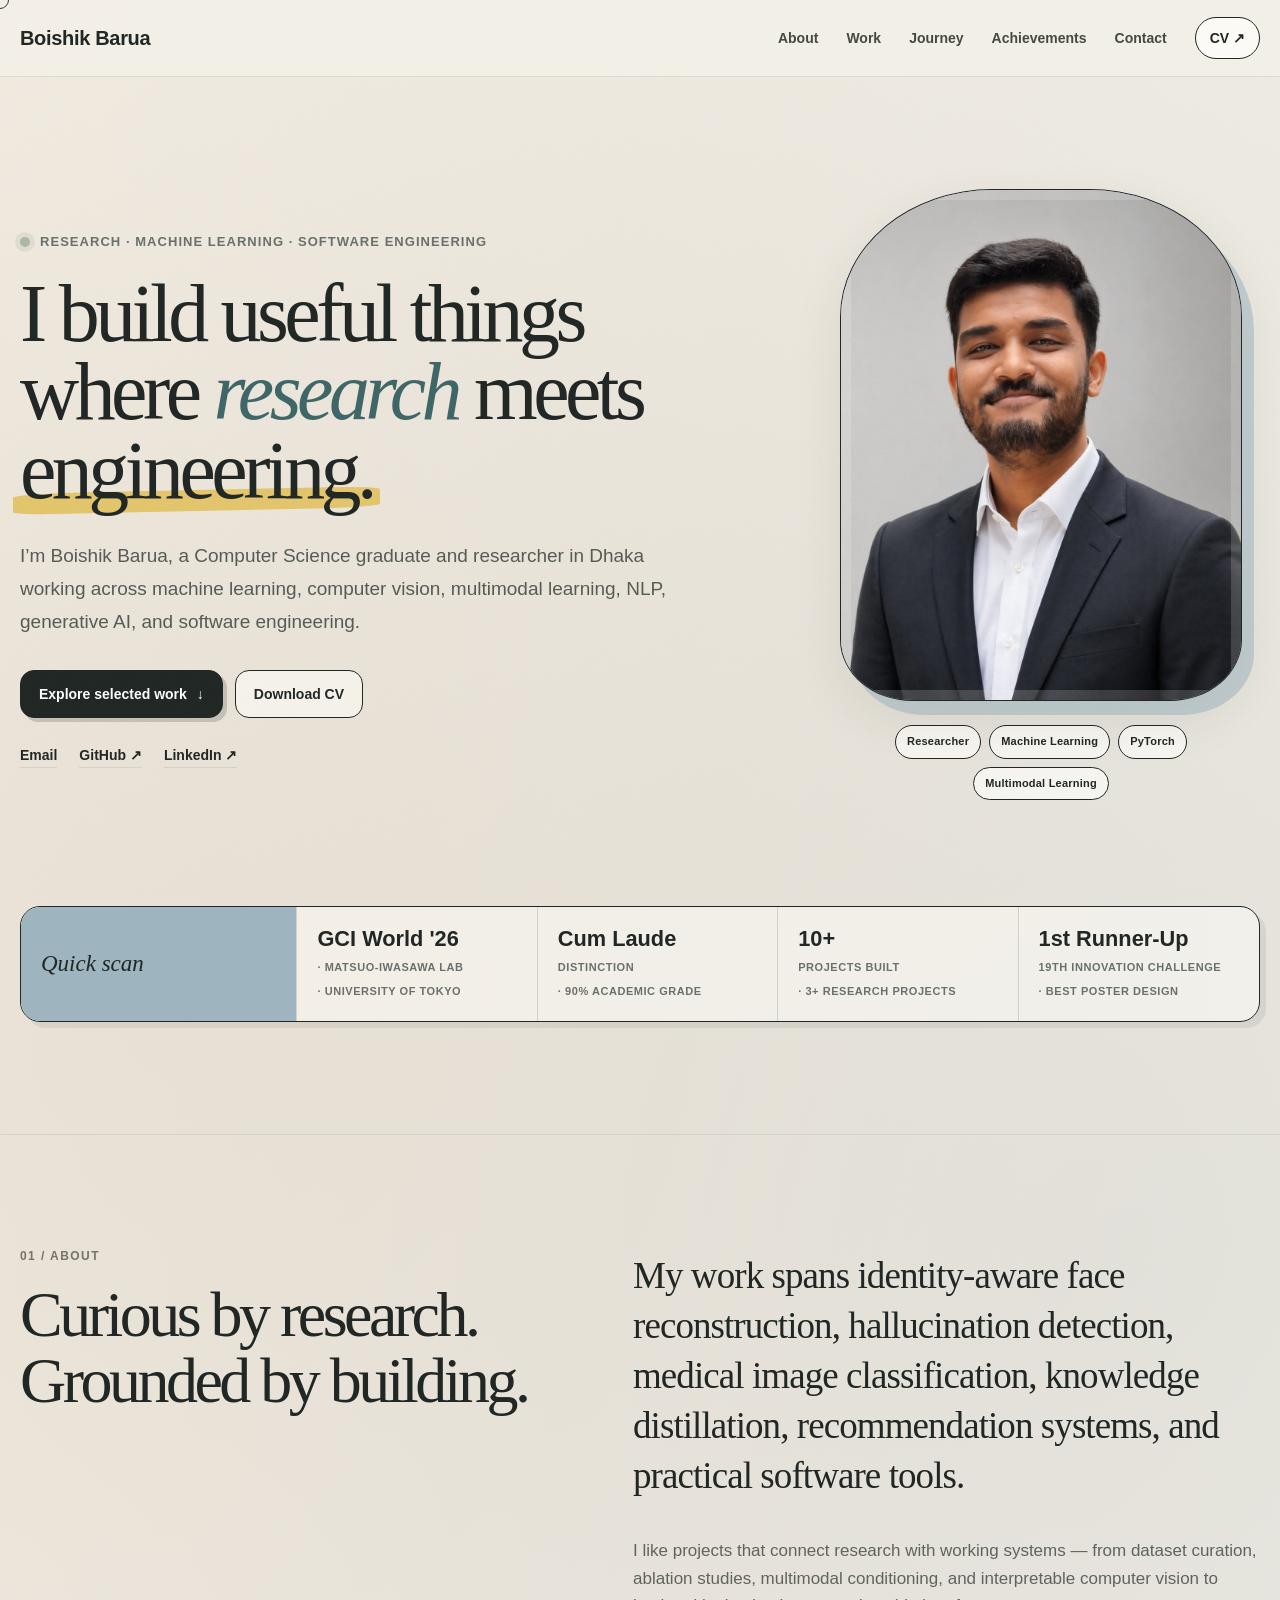
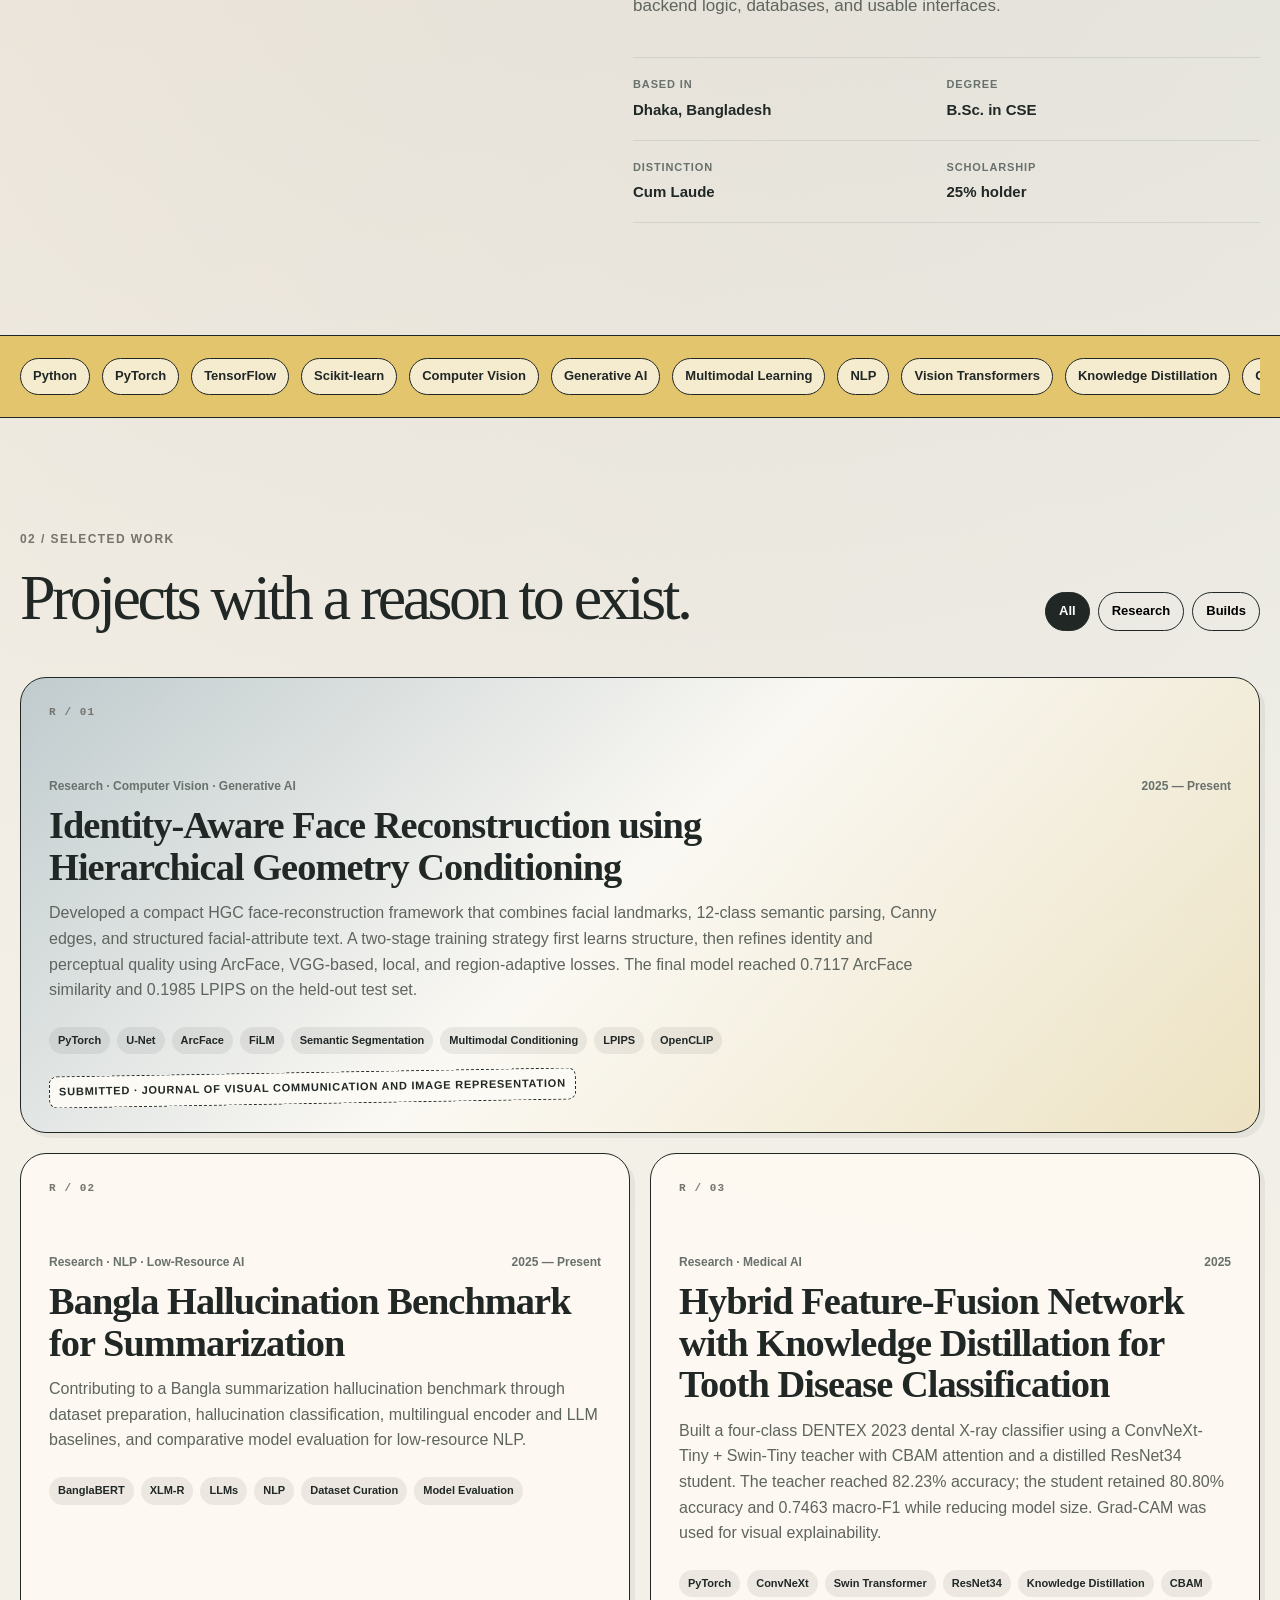
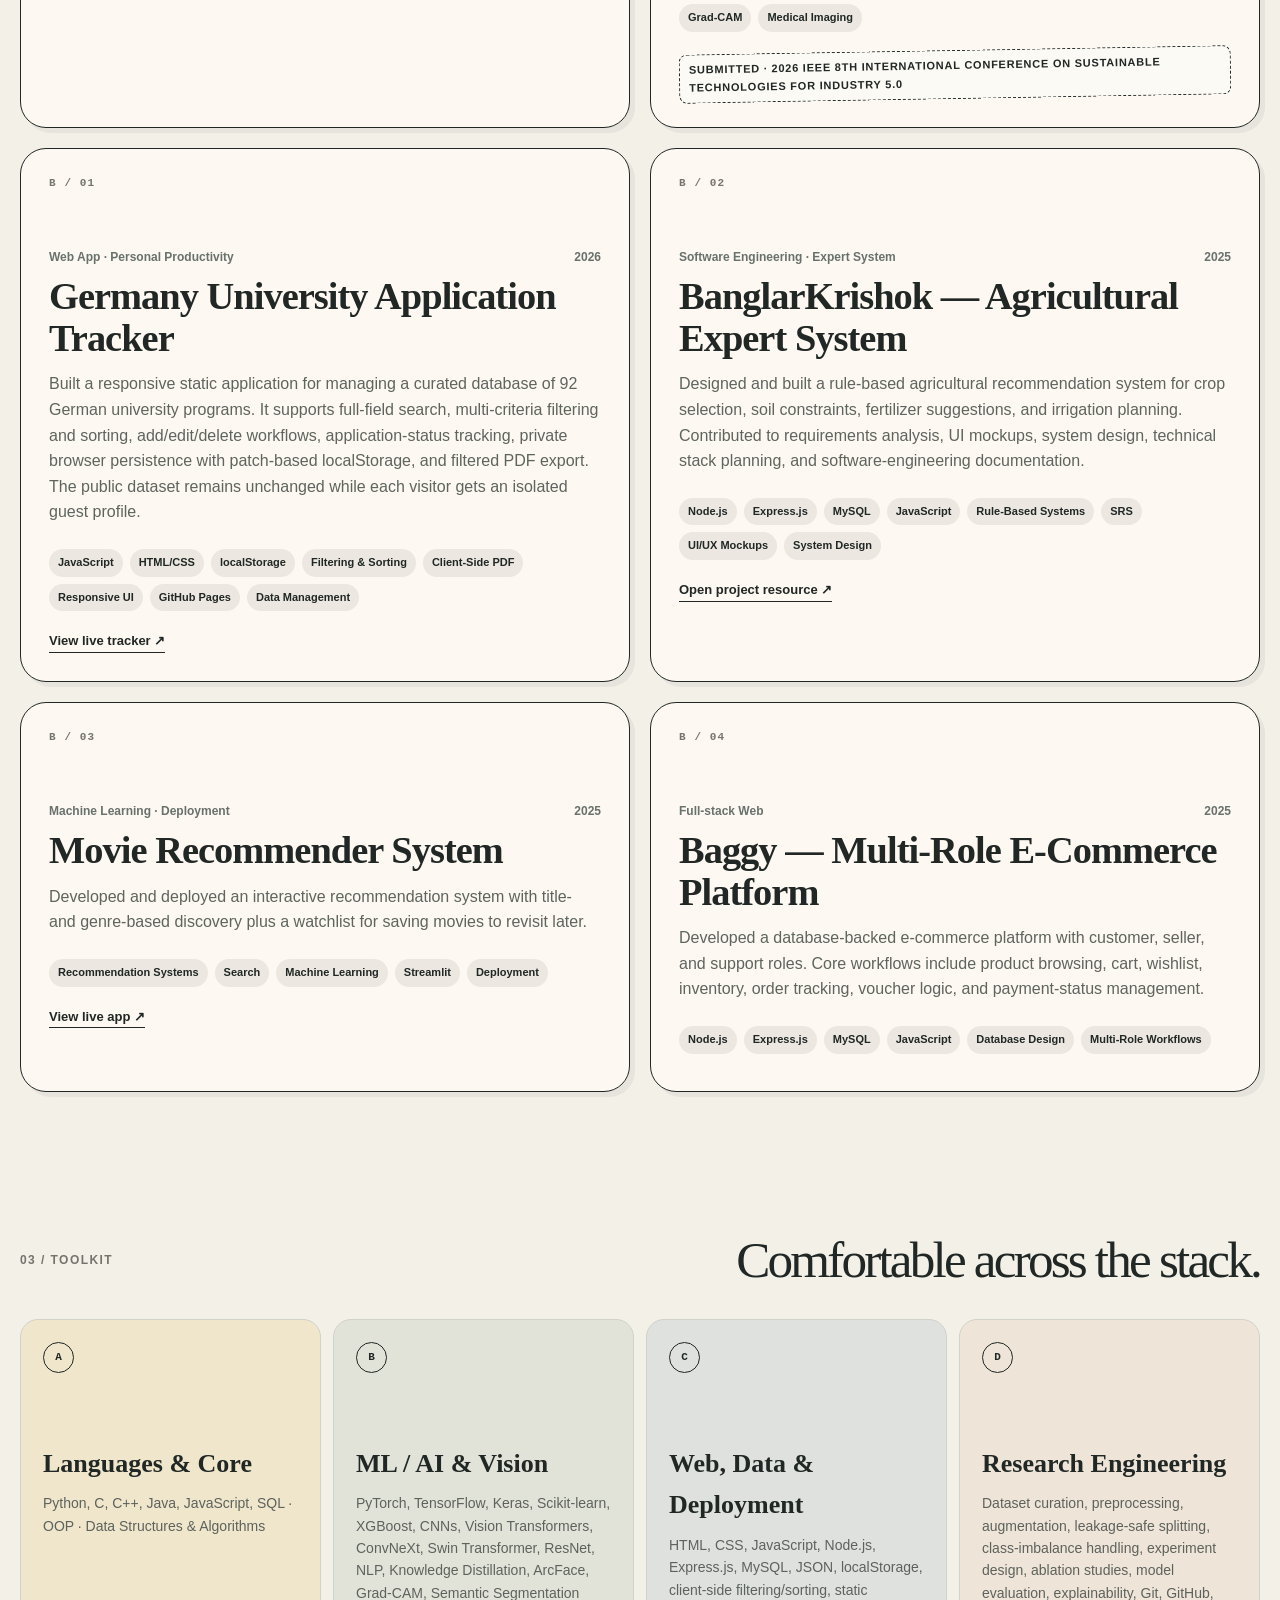
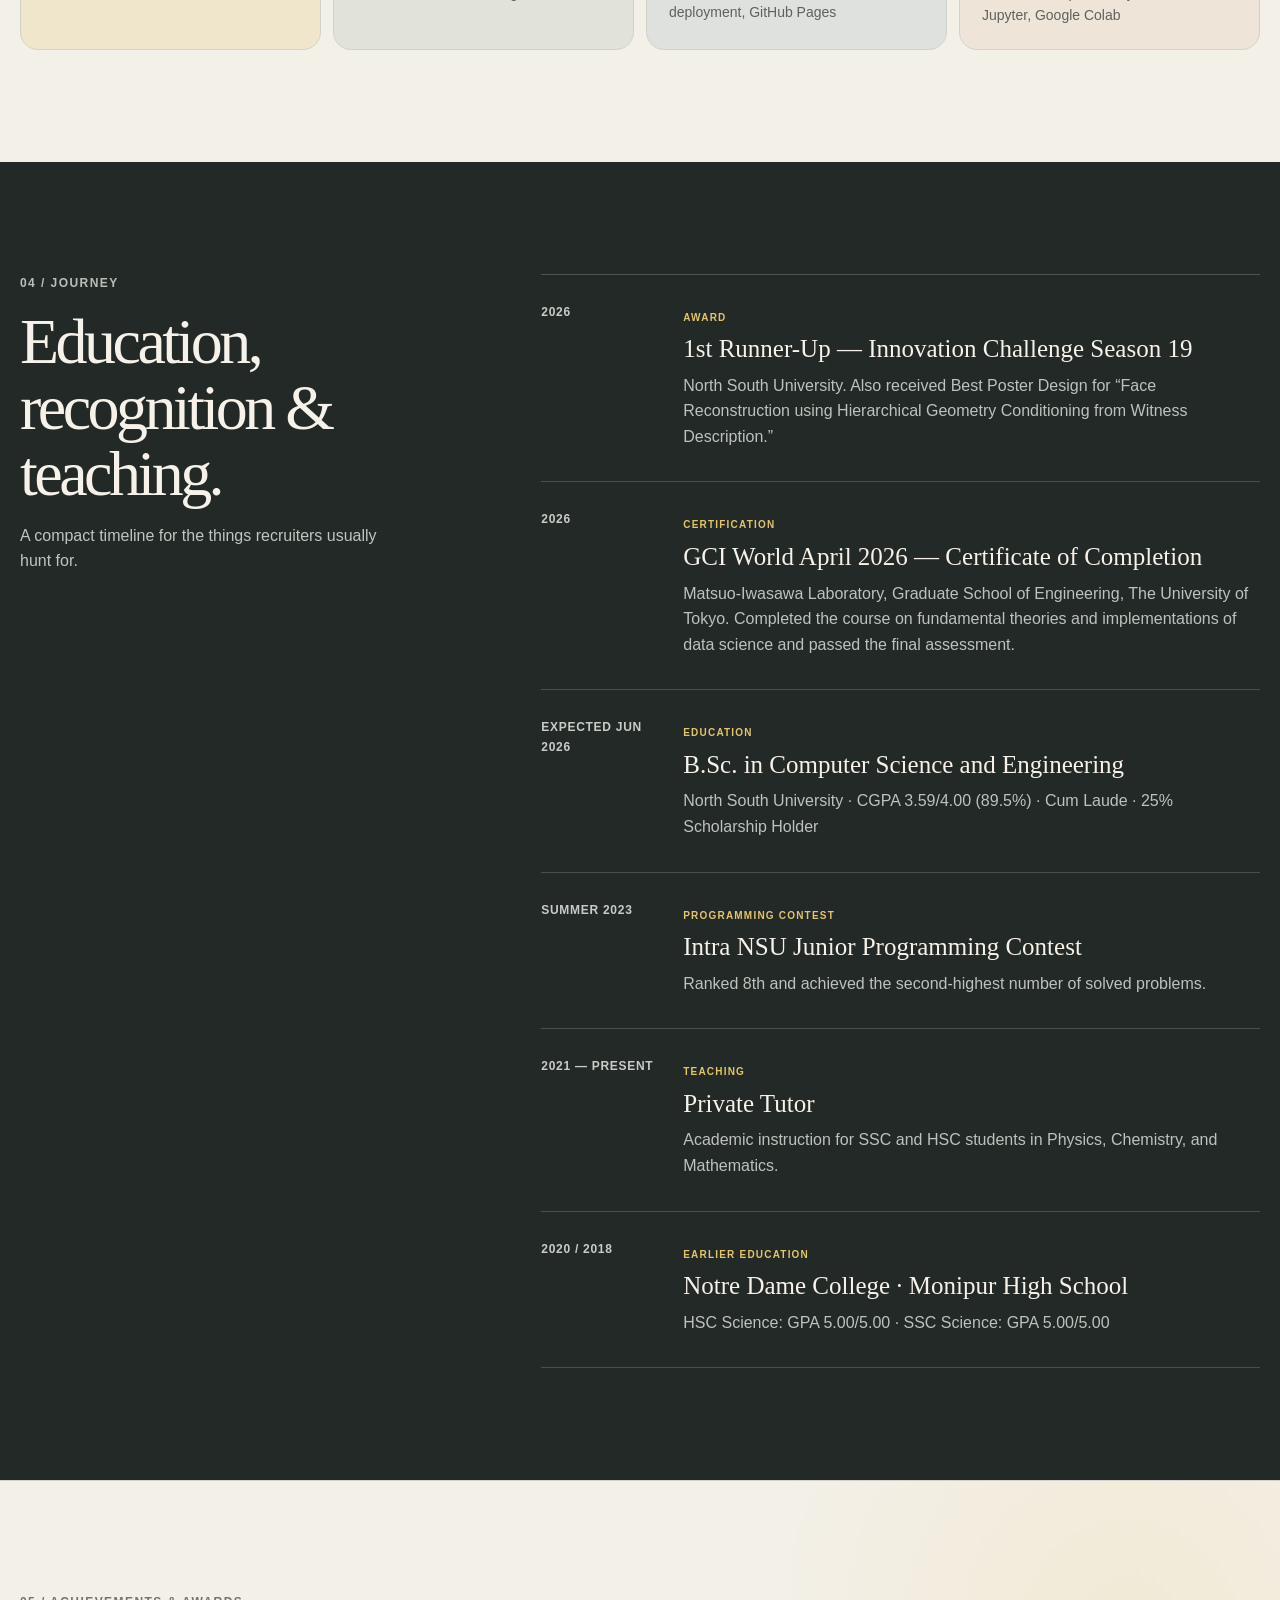
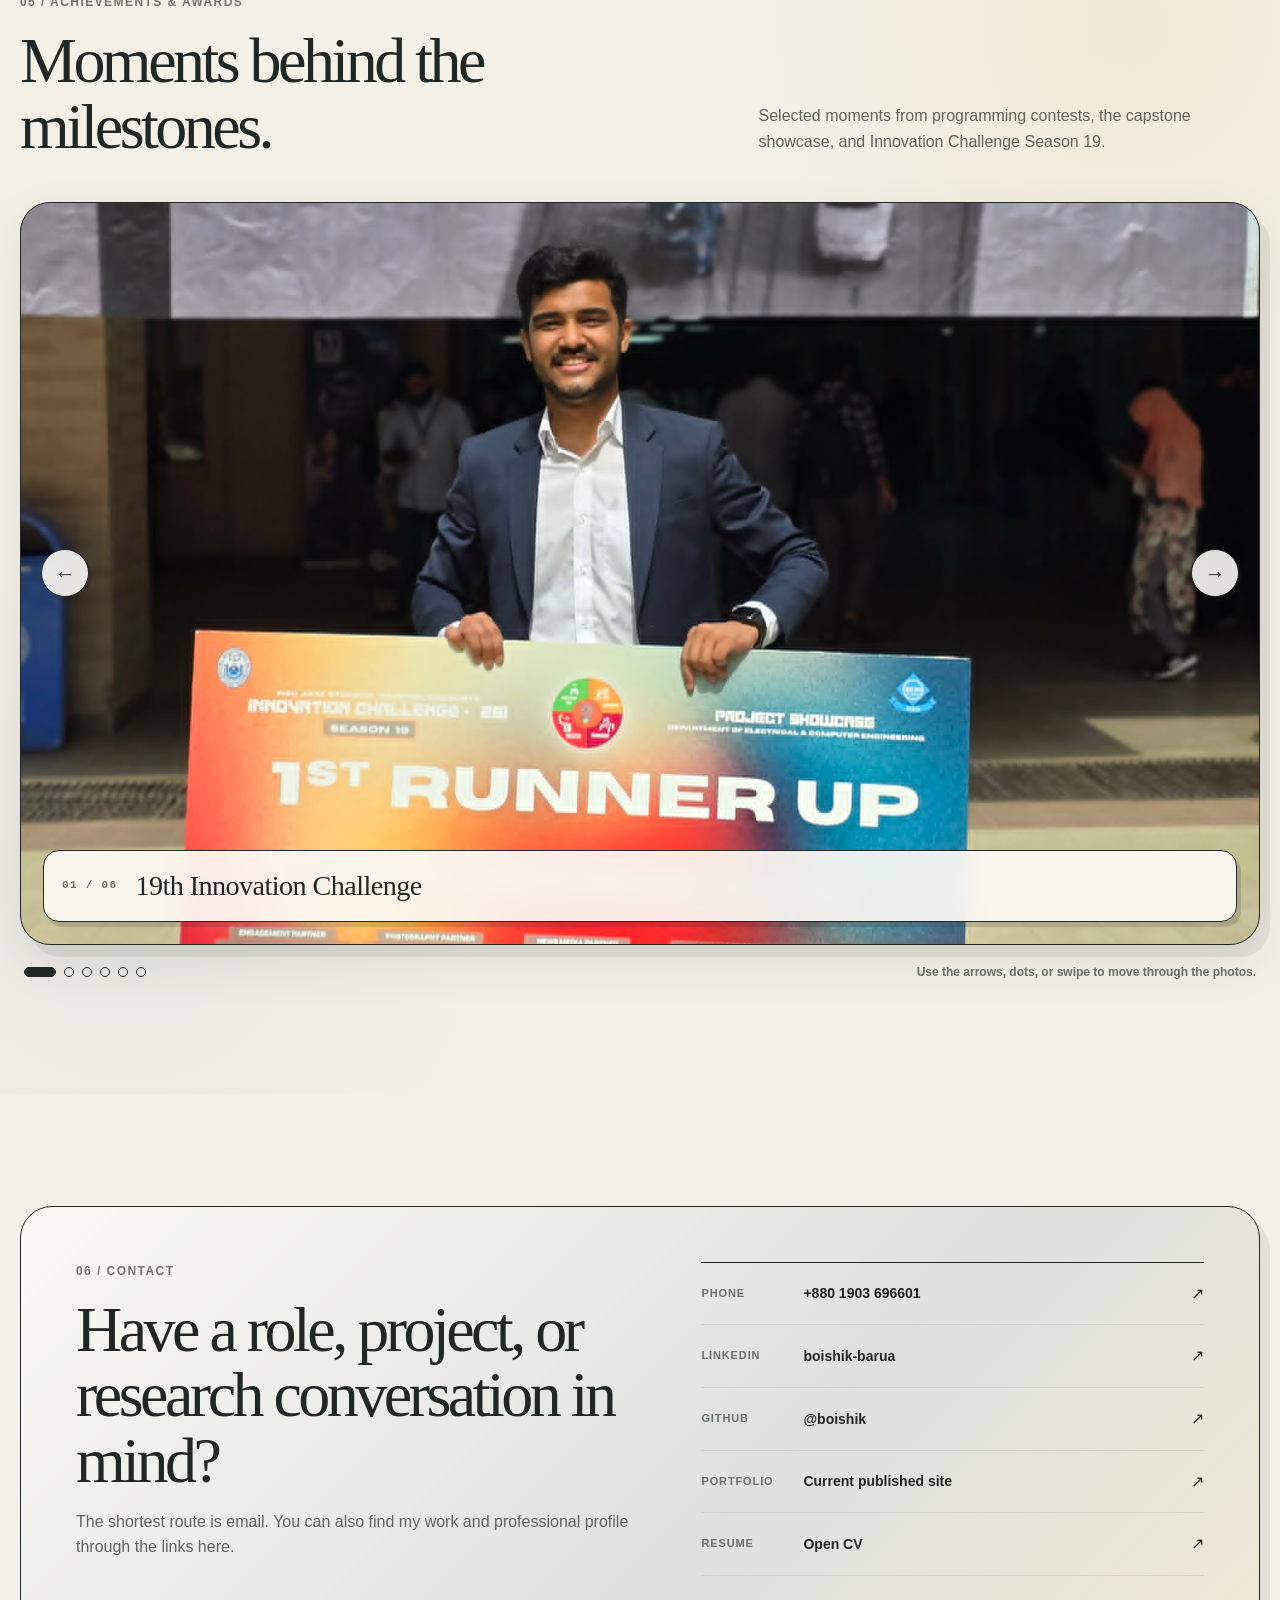
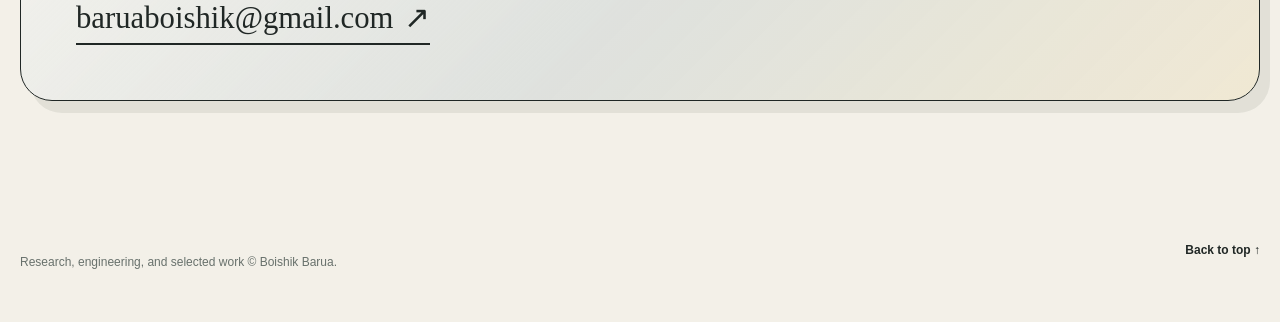
==== commit 022ec032: "Update" ====
--- a/index.html
+++ b/index.html
@@ -483,6 +483,7 @@
             <a class="back-to-top" href="#top">Back to top ↑</a>
         </div>
     </footer>
+    <div class="custom-cursor" aria-hidden="true"></div>
     <script src="script.js"></script>
 </body>
 
--- a/styles.css
+++ b/styles.css
@@ -1408,4 +1408,44 @@
   .achievement-dot {
     transition: none;
   }
+}
+
+
+/* Custom round cursor */
+@media (pointer: fine) {
+  body {
+    cursor: none;
+  }
+
+  a,
+  button,
+  input,
+  select,
+  textarea {
+    cursor: none;
+  }
+
+  .custom-cursor {
+    position: fixed;
+    top: 0;
+    left: 0;
+    width: 18px;
+    height: 18px;
+    border: 1.5px solid #2f3a35;
+    border-radius: 50%;
+    pointer-events: none;
+    z-index: 99999;
+    transform: translate(-50%, -50%);
+    transition:
+      width 0.18s ease,
+      height 0.18s ease,
+      background 0.18s ease,
+      border-color 0.18s ease;
+  }
+
+  .custom-cursor.is-hovering {
+    width: 34px;
+    height: 34px;
+    background: rgba(47, 58, 53, 0.08);
+  }
 }
